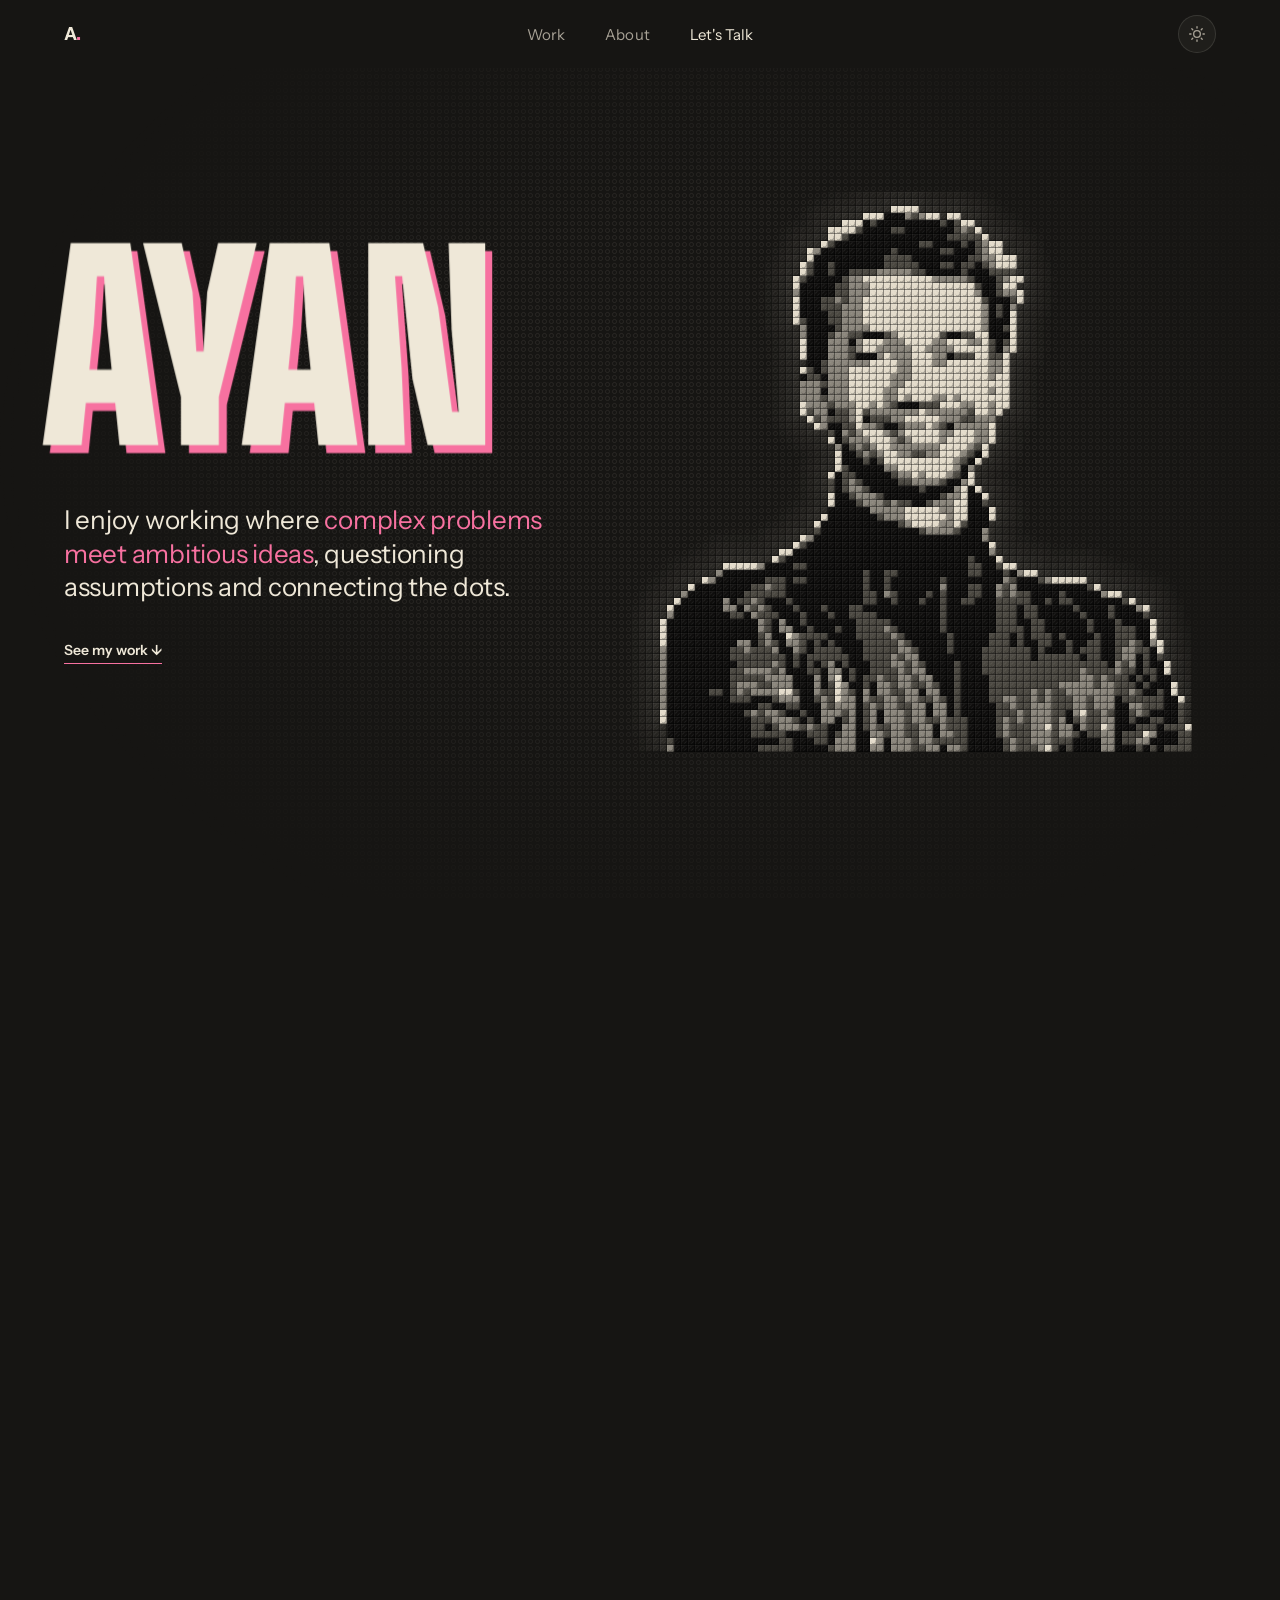
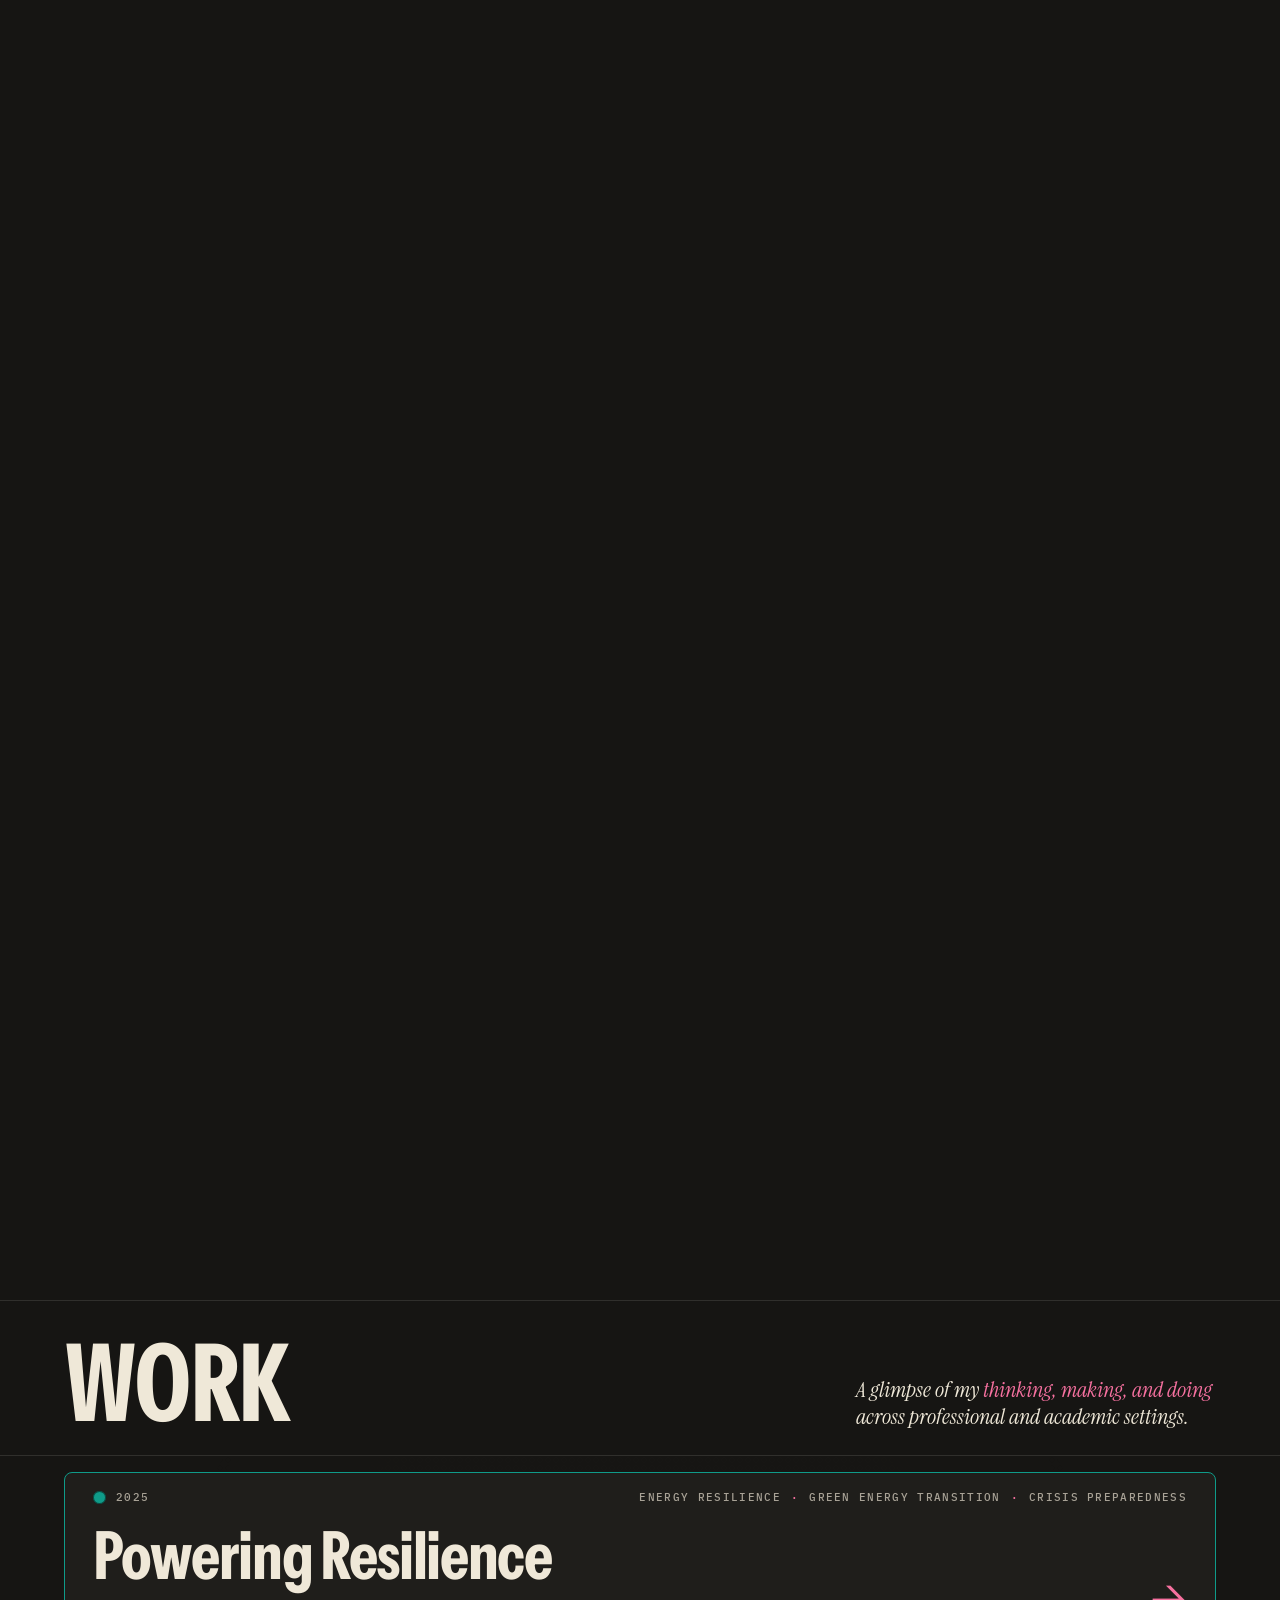
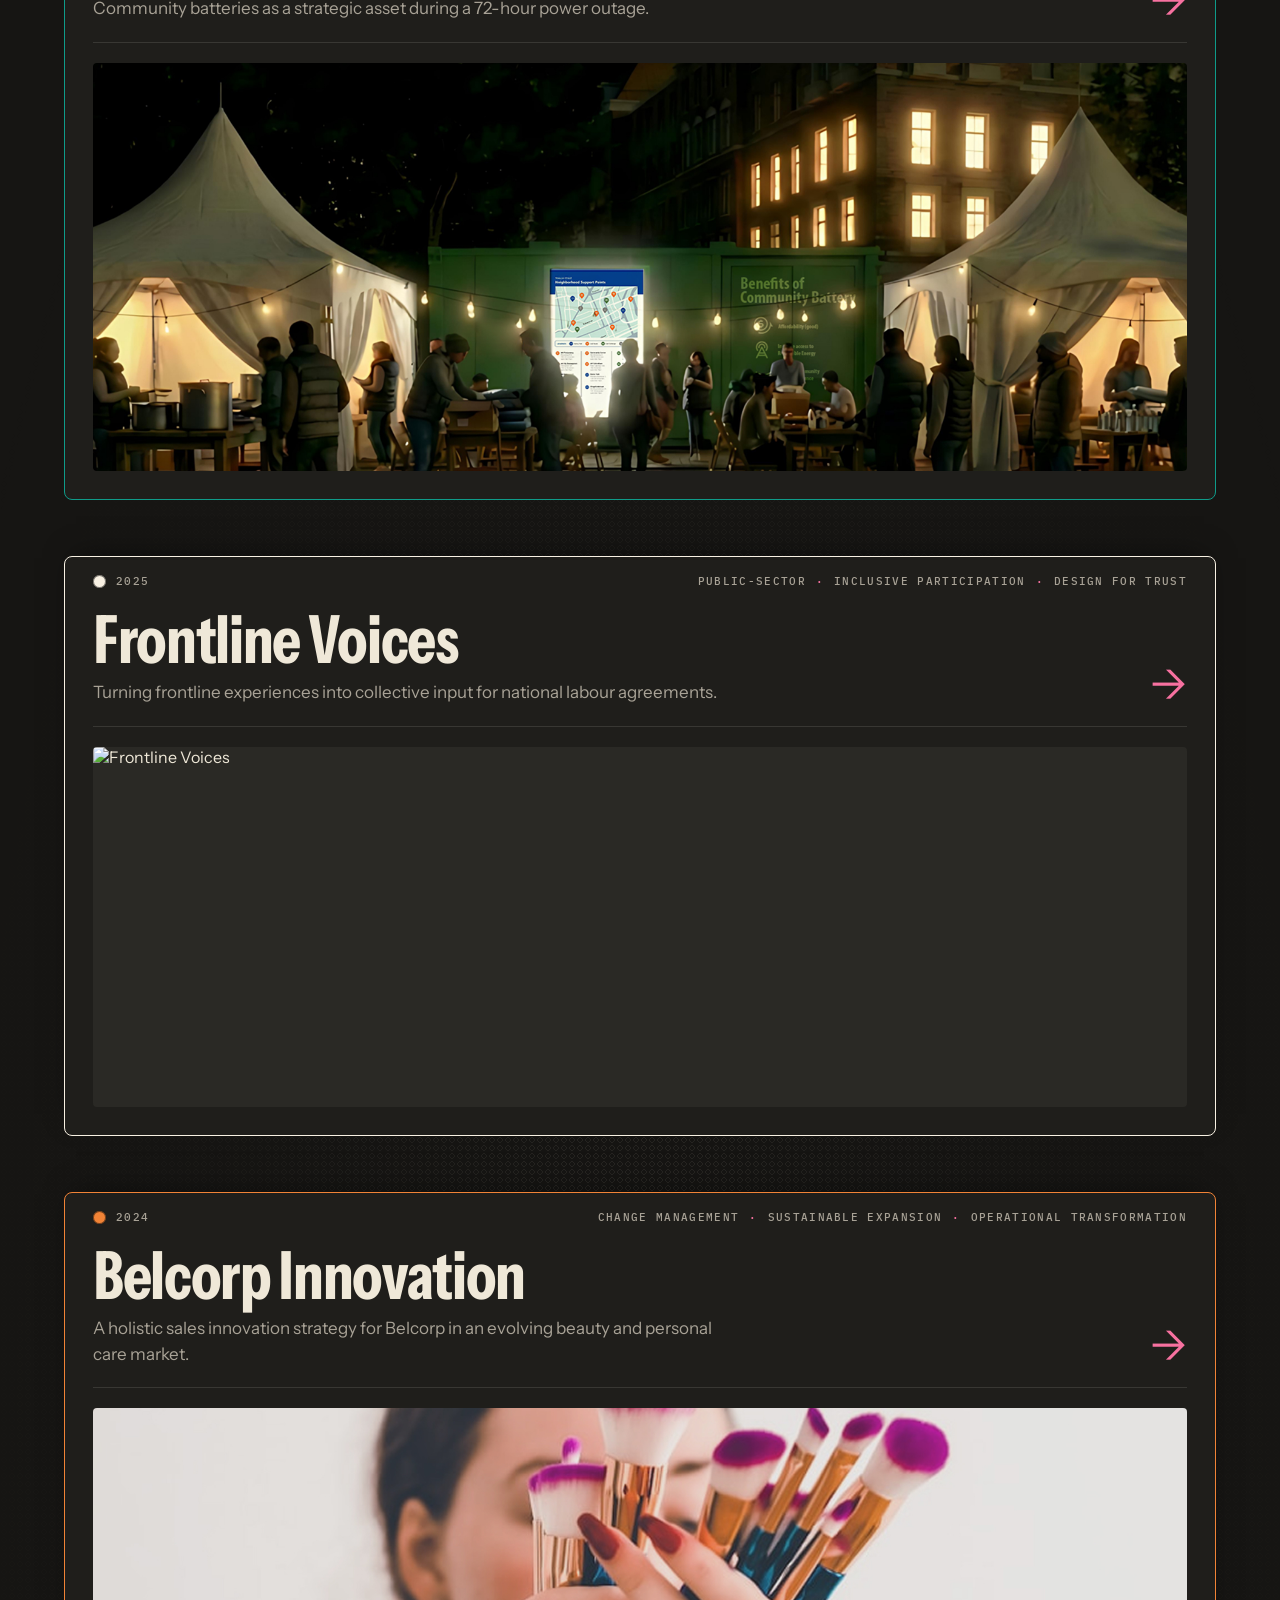
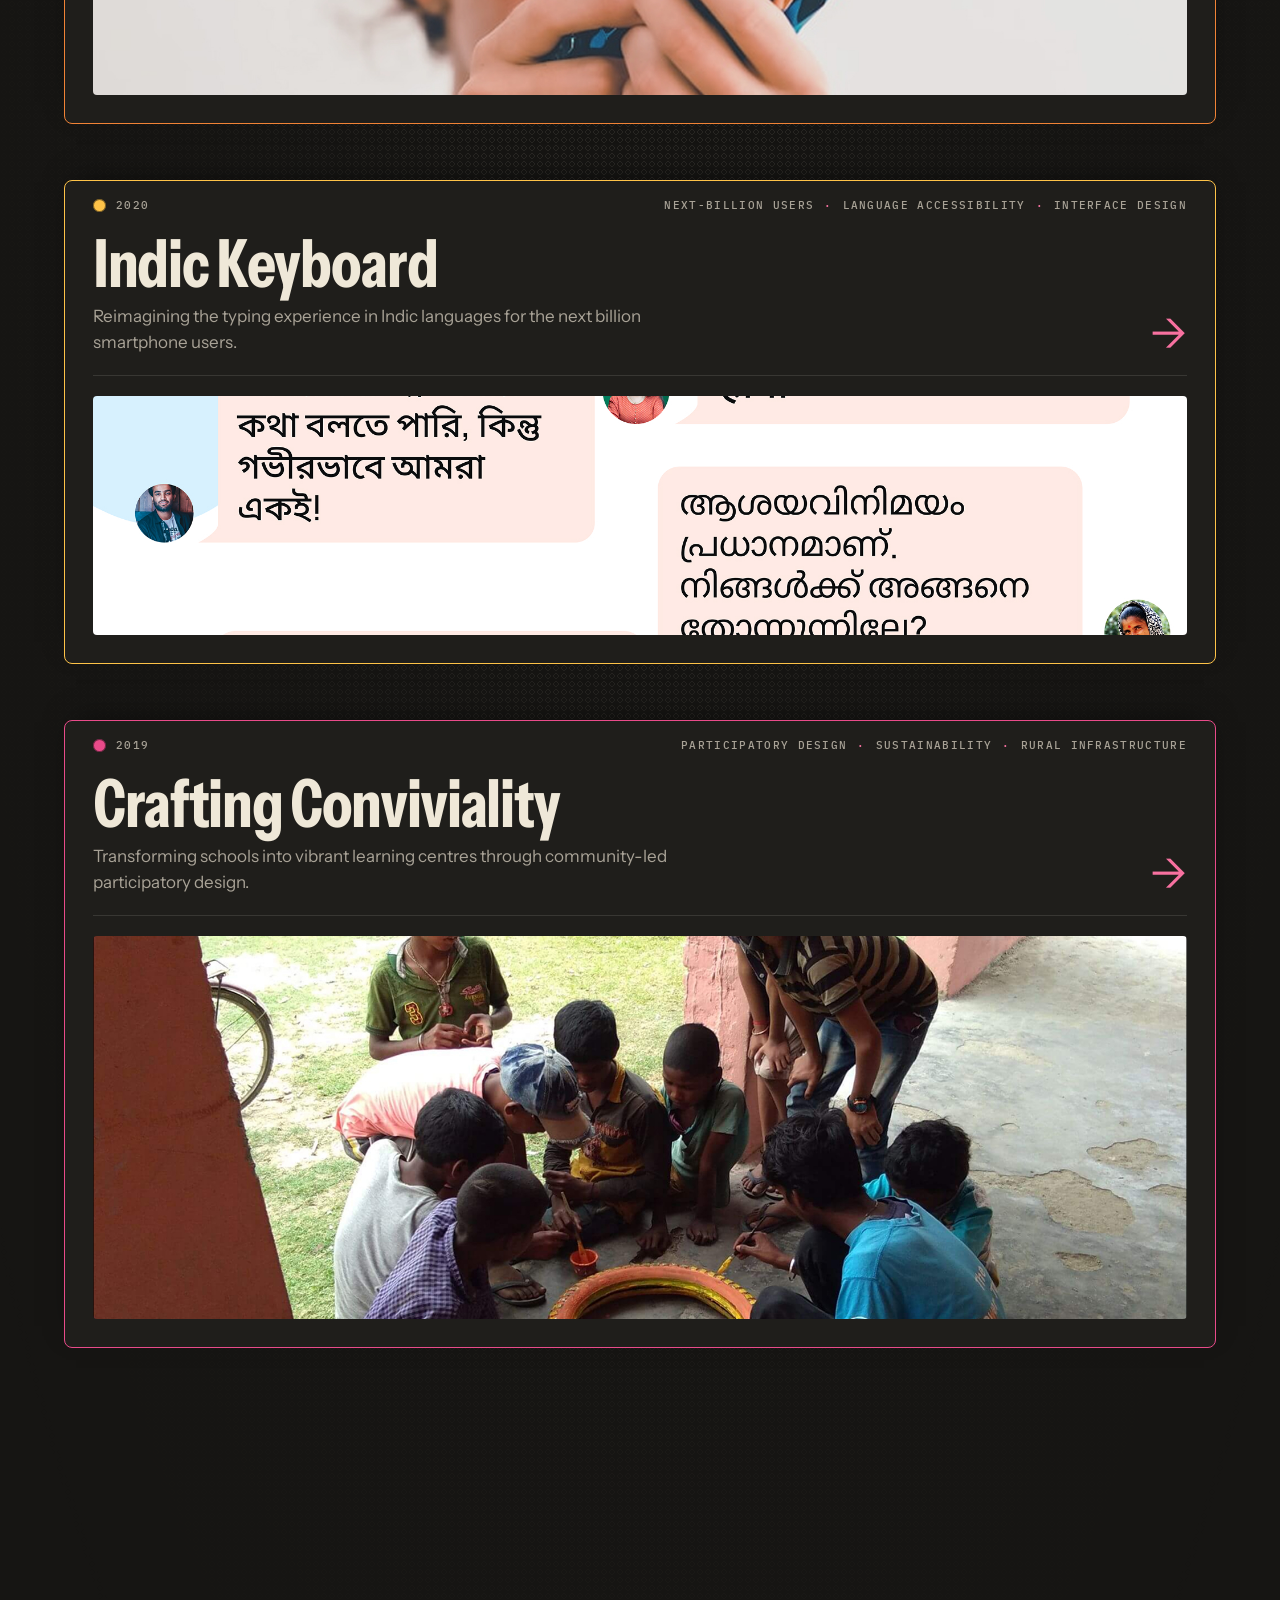
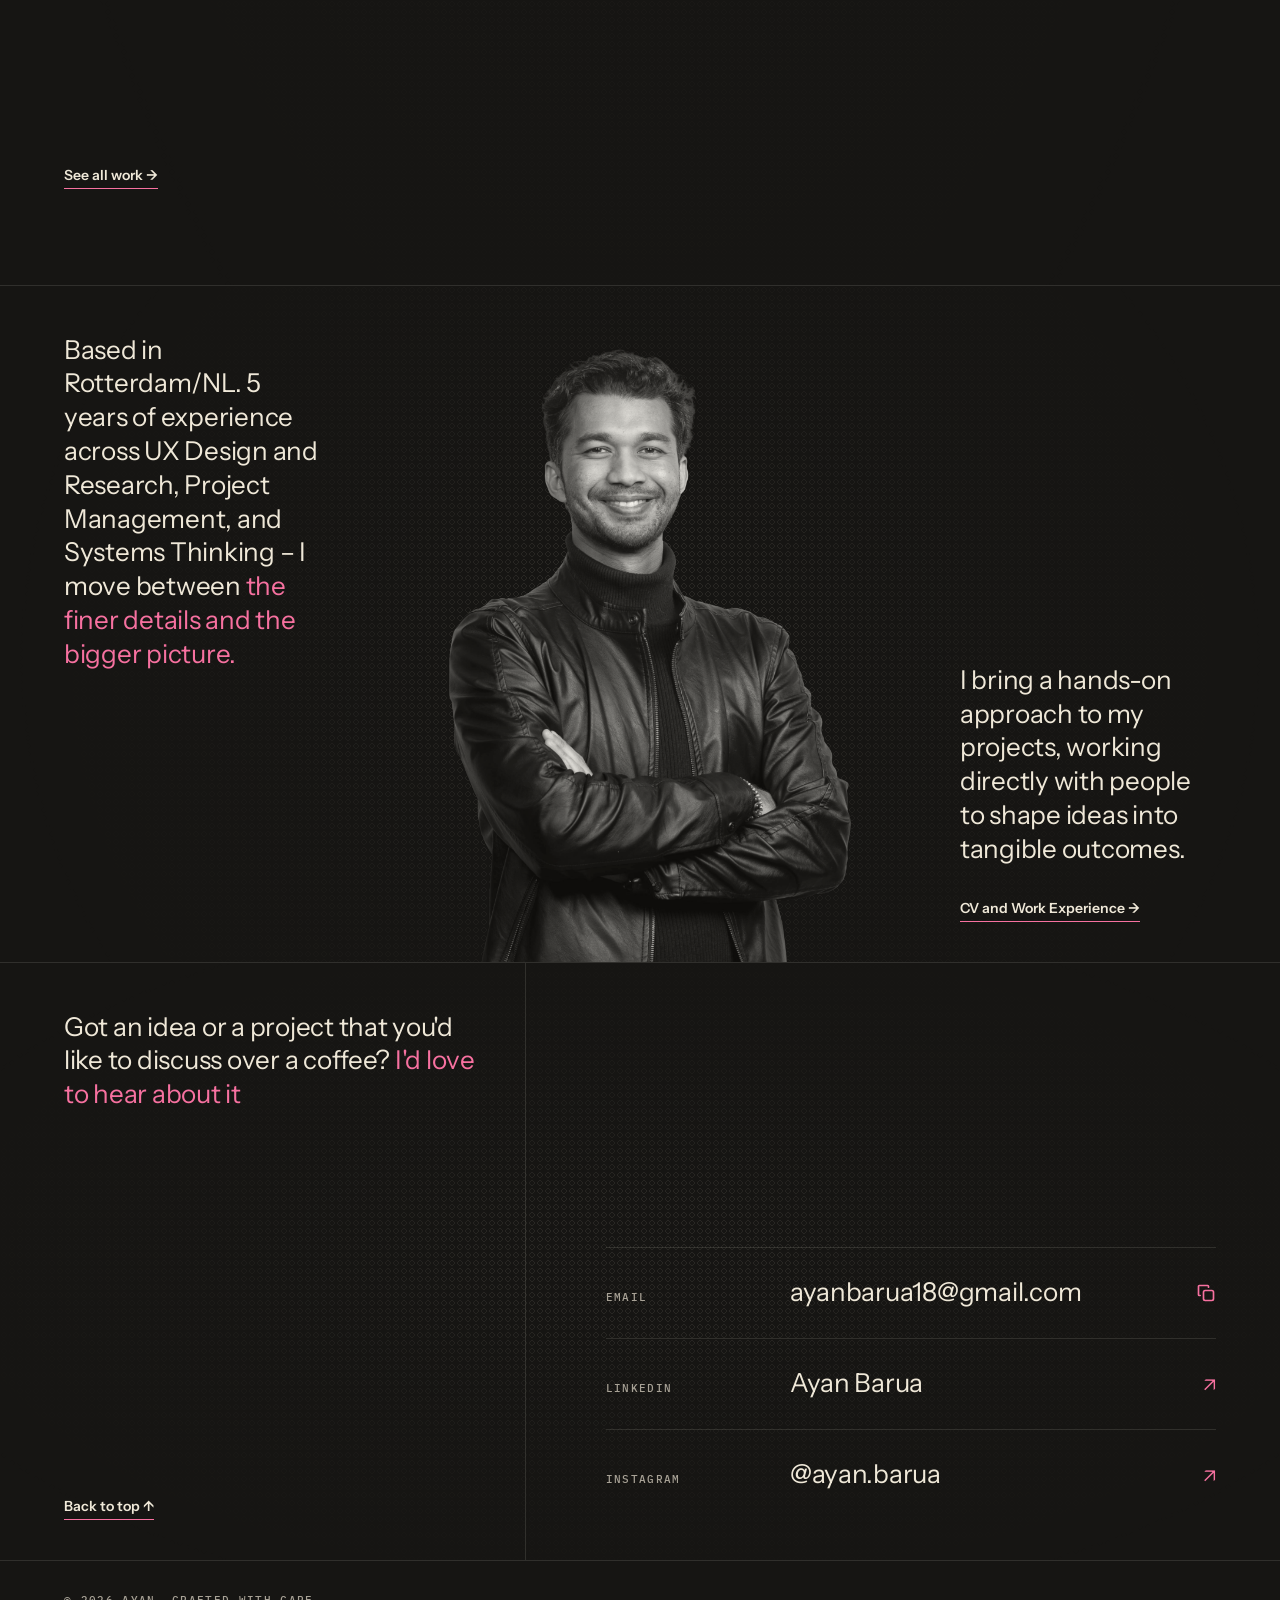
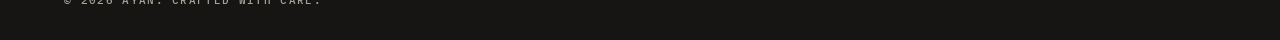
==== index.html @ ebf53ffc "Shared case-study CSS/JS; Frontline Voices testing rounds, loop images and section refinements Testi" ====
<!DOCTYPE html>
<html lang="en" data-theme="dark">
<head>
  <meta charset="UTF-8" />
  <meta name="viewport" content="width=device-width, initial-scale=1.0" />
  <meta name="description" content="Ayan — Product Designer, Strategist &amp; Artist." />
  <title>Portfolio - Ayan</title>

  <!-- ─── Google Fonts ─────────────────────────────── -->
  <link rel="preconnect" href="https://fonts.googleapis.com" />
  <link rel="preconnect" href="https://fonts.gstatic.com" crossorigin />
  <link rel="stylesheet" href="styles.css" />

  <style>
    /* ═══════════════════════════════════════════════════════════════
       DESIGN TOKENS — Light / Dark
       ═══════════════════════════════════════════════════════════════ */
    /* Design-system tokens come from styles.css — these alias the old names */
    :root {
      --heading: var(--text);
      --muted: var(--text-muted);
      --header-bg: var(--bg);
      --face-color: var(--text);
      --font-h: var(--font-sans);
      --font-b: var(--font-sans);
      --spring: var(--ease-spring);
      --snap: var(--ease-snap);
      /* Page gutter — matches --pr-gut on the Powering Resilience page */
      --page-gutter: clamp(20px, 5vw, 72px);
      /* Full-bleed, like the project pages. Set to 1440px to re-centre. */
      --page-max: none;
    }

    /* ═══════════════════════════════════════════════════════════════
       RESET & BASE
       ═══════════════════════════════════════════════════════════════ */
    *, *::before, *::after { margin: 0; padding: 0; box-sizing: border-box; }
    html { scroll-behavior: smooth; font-size: 16px; }

    body {
      font-family: var(--font-b);
      background: var(--bg);
      color: var(--text);
      overflow-x: hidden;
      /* Global theme transition */
      transition: background 0.45s ease, color 0.45s ease;
    }
    /* Disable scroll during loader */
    body.no-scroll { overflow: hidden; }

    a      { color: inherit; text-decoration: none; }
    button { font-family: inherit; cursor: pointer; border: none; background: none; }

    ::selection { background: var(--accent); color: var(--text-on-ink); }

    /* Custom scrollbar */
    ::-webkit-scrollbar       { width: 4px; }
    ::-webkit-scrollbar-track { background: transparent; }
    ::-webkit-scrollbar-thumb { background: var(--border); border-radius: 99px; }

    /* ═══════════════════════════════════════════════════════════════
       KEYFRAMES
       ═══════════════════════════════════════════════════════════════ */
    @keyframes fade-up {
      from { opacity: 0; transform: translateY(20px); }
      to   { opacity: 1; transform: none; }
    }
    @keyframes fade-in {
      from { opacity: 0; }
      to   { opacity: 1; }
    }
    @keyframes wheel-bob {
      0%  { transform: translateY(0);   opacity: 1;   }
      55% { transform: translateY(7px); opacity: 0;   }
      56% { transform: translateY(0);   opacity: 0;   }
      100%{ transform: translateY(0);   opacity: 1;   }
    }
    @keyframes line-pulse {
      0%,100% { opacity: 0.25; transform: scaleY(1);    }
      50%     { opacity: 0.9;  transform: scaleY(0.55); }
    }

    /* ═══════════════════════════════════════════════════════════════
       STAGE 1 — LOADER
       Background: flat, outline-only Lego bricks drop in and stack into a pile.
       Foreground: "Hello" → "I am" typing sequence.
       ═══════════════════════════════════════════════════════════════ */
    .loader {
      position: fixed; inset: 0; z-index: 9999;
      background: var(--bg);
      display: flex; align-items: center; justify-content: center;
      overflow: hidden;
      will-change: transform;   /* on its own layer from the start, so the slide-out doesn't hitch promoting it */
    }
    /* Loader slides up off screen to reveal the page beneath */
    @keyframes loader-slide-out {
      to { transform: translateY(-100%); }
    }
    .loader.slide-out {
      animation: loader-slide-out 0.9s cubic-bezier(0.76, 0, 0.24, 1) forwards;
      pointer-events: none;
    }

    /* Background stud wall — kept faint so the typing stays the focus */
    .loader-bricks {
      position: absolute; inset: 0;
      width: 100%; height: 100%;
      display: block;
      opacity: 0.045;
      pointer-events: none;
    }
    [data-theme="dark"] .loader-bricks { opacity: 0.05; }

    /* Progress bar — orange, fills left to right at screen bottom */
    .loader-bar {
      position: absolute; bottom: 0; left: 0;
      height: 2px;
      width: 100%;
      transform: scaleX(0);   /* scaled, not resized: no layout per frame */
      transform-origin: left center;
      will-change: transform;
      background: #F3701E;
    }

    /* Foreground typing text */
    .loader-fg {
      position: relative; z-index: 1;
      height: clamp(3rem, 9vw, 8rem);
      display: flex; align-items: center; justify-content: center;
    }
    .loader-typed {
      font-family: var(--font-h);
      font-size: clamp(3rem, 9vw, 8rem); /* ds-ignore: loader animation */
      font-weight: 300;
      letter-spacing: -0.03em;
      line-height: 1;
      color: var(--text);
      white-space: nowrap;
    }
    .loader-cursor {
      font-family: var(--font-h);
      font-size: clamp(3rem, 9vw, 8rem); /* ds-ignore: loader animation */
      font-weight: 300;
      line-height: 1;
      color: var(--text);
      opacity: 0;
      margin-left: 0.05em;
      display: inline-block;
    }
    .loader-cursor.active {
      opacity: 1;
      animation: cursor-blink 0.7s step-end infinite;
    }
    @keyframes cursor-blink {
      0%, 100% { opacity: 1; }
      50%       { opacity: 0; }
    }

    /* ═══════════════════════════════════════════════════════════════
       HEADER
       ═══════════════════════════════════════════════════════════════ */
    .header {
      position: fixed; top: 0; left: 0; right: 0;
      z-index: 1000;
      height: 68px;
      display: flex; align-items: center; justify-content: center;
      background: var(--bg);
      border-bottom: 1px solid transparent;
      /* hidden until loader finishes */
      opacity: 0; pointer-events: none;
      transition: opacity 0.55s ease, border-color 0.3s ease,
                  background 0.45s ease, box-shadow 0.3s ease;
    }
    .header.visible { opacity: 1; pointer-events: all; }
    .header.scrolled {
      border-bottom-color: var(--border);
      box-shadow: 0 1px 24px rgba(0,0,0,0.06);
    }

    .header-inner {
      width: 100%; max-width: var(--page-max);
      padding: 0 var(--page-gutter);
      display: grid;
      grid-template-columns: 1fr auto 1fr;
      align-items: center;
    }

    /* Logo — left column */
    .logo {
      font-family: var(--font-h);
      font-size: var(--type-logo); font-weight: 700;
      letter-spacing: -0.03em;
      color: var(--heading);
      justify-self: start;
      transition: color 0.2s;
    }
    .logo em { font-style: normal; color: var(--accent); }
    .logo:hover { color: var(--accent); }

    /* Nav — center column */
    .nav {
      display: flex; align-items: center; gap: 4px;
      list-style: none;
    }
    .nav a {
      font-family: var(--font-b);
      font-size: var(--type-body); font-weight: 400;
      color: var(--muted);
      padding: 7px 18px;
      border-radius: 100px;
      letter-spacing: 0.01em;
      transition: color 0.18s, background 0.18s;
      position: relative;
    }
    .nav a:hover { color: var(--text); background: var(--border); }
    .nav a.active { color: var(--text); }

    /* Theme toggle — right column */
    .header-right { justify-self: end; }

    .theme-btn {
      width: 38px; height: 38px; border-radius: 50%;
      display: flex; align-items: center; justify-content: center;
      color: var(--muted);
      border: 1px solid var(--border);
      background: var(--surface);
      transition: color 0.18s, border-color 0.18s, transform 0.35s var(--spring);
    }
    .theme-btn:hover { color: var(--text); border-color: var(--text); transform: rotate(30deg) scale(1.06); }
    .theme-btn svg { width: 16px; height: 16px; }

    /* sun shows in dark mode, moon shows in light mode */
    .ico-sun  { display: none; }
    .ico-moon { display: block; }
    [data-theme="dark"] .ico-sun  { display: block; }
    [data-theme="dark"] .ico-moon { display: none;  }

    /* Mobile: hide logo & collapse nav */
    @media (max-width: 640px) {
      .header-inner { grid-template-columns: auto 1fr; padding: 0 var(--page-gutter); }
      .logo { display: none; }
      .nav  { justify-self: start; }
    }

    /* ═══════════════════════════════════════════════════════════════
       HERO — scroll-driven name cube + Lego mosaic
       ═══════════════════════════════════════════════════════════════ */
    .hero-track { position: relative; height: 500vh; }
    .hero { position: sticky; top: 0; height: 100vh; min-height: 680px; max-width: var(--page-max); margin: 0 auto; overflow: hidden; }
    .hero-mosaic { position: absolute; inset: 0; display: block; width: 100%; height: 100%; pointer-events: none; }
    .hero-mosaic-area { position: absolute; right: var(--page-gutter); top: 100px; bottom: 56px; width: min(760px, max(calc(100% - 672px), 40%)); pointer-events: none; }
    .hero-copy { position: absolute; left: var(--page-gutter); top: 68px; bottom: 48px; width: min(var(--hero-text-width), calc(60% - 96px)); display: flex; flex-direction: column; justify-content: center; z-index: 1; opacity: 0; transform: translateY(24px); transition: opacity 0.9s ease 0.2s, transform 0.9s var(--ease-spring) 0.2s; }
    .hero.in .hero-copy { opacity: 1; transform: none; }
    .hero-name { margin: 0 0 0 -4px; perspective: 1400px; perspective-origin: 50% 50%; font-family: var(--font-name); font-weight: 900; font-size: var(--type-name); line-height: var(--leading-name); }
    .hero-cube { position: relative; width: 440px; height: 184px; transform-style: preserve-3d; will-change: transform; }
    .hero-face { position: absolute; inset: 0; display: flex; align-items: center; backface-visibility: hidden; -webkit-backface-visibility: hidden; }
    .hero-word { position: relative; display: block; line-height: var(--leading-name); letter-spacing: -0.01em; white-space: nowrap; }
    .hero-name-offset { position: absolute; left: var(--name-offset); top: var(--name-offset); color: var(--accent); }
    .hero-name-ink { position: relative; color: var(--text); }
    .hero-body { margin: 64px 0 0; font-size: var(--type-lead); line-height: var(--leading-lead); letter-spacing: var(--tracking-lead); color: var(--text); max-width: 520px; text-wrap: pretty; }
    .hero-body span { color: var(--accent-body); }
    .hero-cta { margin-top: 36px; align-self: flex-start; font-size: var(--type-button); font-weight: 600; padding-bottom: 4px; border-bottom: var(--border-width) solid var(--accent); }
    .hero-cta:hover { color: var(--accent); }
    @media (max-width: 1100px) {
      .hero { display: flex; flex-direction: column; min-height: 0; padding-top: 96px; }
      .hero-copy { order: 1; flex: none; position: relative; left: auto; top: auto; bottom: auto; width: auto; max-width: var(--hero-text-width); padding: 0 var(--page-gutter); justify-content: flex-start; }
      .hero-body { margin-top: 28px; font-size: var(--type-lead-s); }
      .hero-cta { margin-top: 20px; }
      .hero-mosaic-area { order: 2; position: relative; right: auto; top: auto; bottom: auto; width: auto; flex: 1 1 0; min-height: 0; margin: 16px var(--page-gutter) 44px; }
    }
    @media (max-width: 640px) {
      .hero-name { font-size: var(--type-name-s); }
      .hero-body { font-size: var(--type-lead-xs); }
    }
    @media (max-width: 1100px) and (max-height: 760px) {
      .hero { padding-top: 84px; }
      .hero-name { font-size: var(--type-name-m); }
      .hero-body { font-size: var(--type-lead-compact); margin-top: 16px; }
      .hero-cta { margin-top: 14px; }
    }

    /* Loader — original behaviour, design-system colours and type */
    .loader { background: var(--bg); }
    .loader-bar { background: var(--accent); }
    .loader-typed, .loader-cursor { font-family: var(--font-serif); font-style: italic; font-weight: var(--weight-regular); letter-spacing: var(--tracking-statement); color: var(--text); }

    /* ═══════════════════════════════════════════════════════════════
       PLACEHOLDER — next section divider
       ═══════════════════════════════════════════════════════════════ */
    /* ═══════════════════════════════════════════════════════════════
       SELECTED WORK — stacking cards
       ═══════════════════════════════════════════════════════════════ */
    .work-section { position: relative; background: var(--bg); }
    /* Stud field — radiates from the section centre, fades at every edge */
    .work-section::before {
      content: ''; position: absolute; inset: 0; z-index: 0; pointer-events: none;
      background-image: var(--stud-pattern); background-size: var(--stud-size) var(--stud-size);
      -webkit-mask-image: var(--stud-mask);
      mask-image: var(--stud-mask);
    }
    .work-stack { position: relative; z-index: 1; max-width: var(--page-max); margin: 0 auto; padding: 16px var(--page-gutter) 0; }
    .work-card {
      --i: 0;
      position: sticky; top: calc(var(--sidebar-top, 168px) + 16px + var(--i) * var(--step, 48px)); z-index: calc(var(--i) + 1);
      display: flex; flex-direction: column; box-sizing: border-box;
      /* fills the viewport below its sticky position, so it is shown in full and the next card starts below the fold */
      height: max(380px, calc(100vh - var(--sidebar-top, 168px) - 16px - var(--i) * var(--step, 48px) - 32px));
      margin-bottom: 56px;
      padding: 0 28px 28px; border-radius: var(--radius-m);
      background: var(--surface); color: var(--text); border: var(--hairline) solid var(--card-accent, var(--border));
      transform-origin: 50% 0; will-change: transform;
    }
    /* Last card: nothing covers it, so it rises over the whole stack and is shown at the same full height as the first card */
    @media (min-width: 768px) { .work-card:last-of-type { top: calc(var(--sidebar-top, 168px) + 16px); height: max(380px, calc(100vh - var(--sidebar-top, 168px) - 16px - 32px)); } }
    .work-card + .work-card { box-shadow: 0 -10px 28px -12px var(--card-shadow); }
    .work-card-strip { height: 48px; flex: none; display: flex; justify-content: flex-start; align-items: center; gap: 10px; font: 500 var(--type-caption) var(--font-mono); letter-spacing: var(--tracking-caption); text-transform: uppercase; color: var(--text-muted); }
    /* The card's brick, seen from above */
    .work-card-strip::before {
      content: ''; flex: none; width: 13px; height: 13px; border-radius: 50%;
      background: var(--card-accent, var(--accent));
      box-shadow: inset 0 0 0 1px var(--brick-stroke);
    }
    .work-card-tags { list-style: none; margin: 0; padding: 0; margin-left: auto; display: flex; flex-wrap: wrap; justify-content: flex-end; gap: 4px 0; }
    .work-card-tags li + li::before { content: '·'; margin: 0 10px; color: var(--accent); }
    .work-card-head { display: flex; justify-content: space-between; align-items: flex-end; gap: 32px; padding: 6px 0 20px; border-bottom: var(--hairline) solid var(--border); }
    .work-card-title { margin: 0; font-family: var(--font-sans); font-weight: 700; font-stretch: var(--stretch-condensed); font-size: var(--type-display-m); line-height: 0.86; letter-spacing: var(--tracking-display); }
    .work-card-line { margin: 12px 0 0; font-size: var(--type-body-l); line-height: 1.5; color: var(--text-muted); max-width: 640px; }
    .work-card-arrow { font-size: 44px; /* ds-ignore: arrow glyph */ line-height: 1; color: var(--accent); transition: transform 0.45s var(--ease-spring); }
    .work-card-media { position: relative; flex: 1; min-height: 0; margin-top: 20px; border-radius: var(--radius-s); overflow: hidden; background: var(--surface-sunken); }
    .work-card-media img { width: 100%; height: 100%; object-fit: cover; display: block; transition: transform 0.9s var(--ease-spring); }
    .work-card-dim { position: absolute; inset: 0; border-radius: inherit; background: var(--card-dim); opacity: 0; pointer-events: none; }
    .work-card:hover .work-card-arrow { transform: translateX(8px); }
    .work-card:hover .work-card-media img { transform: scale(1.04); }
    .work-card:hover { color: var(--text); }
    .work-stack-end { height: 40vh; }
    /* Terminal CTA — sits below the sticky stack, outside its stacking order */
    .work-all-wrap {
      position: relative; z-index: 10;
      max-width: var(--page-max); margin: 0 auto;
      padding: 0 var(--page-gutter) var(--space-9);
    }
    .work-all { display: inline-block; font-size: var(--type-button); font-weight: var(--weight-semibold); padding-bottom: 4px; border-bottom: var(--border-width) solid var(--accent); }
    .work-all:hover { color: var(--accent); }
    /* Short windows: no room for the peeking strips, so each card covers the previous one completely */
    @media (max-height: 800px) { .work-stack { --step: 0px; } }
    /* Sticky section label bar (shared by WORK + ABOUT) — restored; the landing page 4 export dropped these rules */
    .section-label-bar { position: sticky; top: 68px; z-index: 100; background: var(--bg); transition: background 0.45s ease; }
    .section-label-inner { max-width: var(--page-max); margin: 0 auto; padding: 28px var(--page-gutter) 18px; }
    .section-label-text { font-family: var(--font-h); font-stretch: var(--stretch-condensed); font-size: var(--type-display-l); font-weight: 700; letter-spacing: -0.02em; color: var(--text); line-height: 1; text-transform: uppercase; transition: opacity 0.2s ease; }
    .section-label-text.switching { opacity: 0; }
    .section-label-rule { height: 1px; background: var(--border); }
    .section-label-inner { display: flex; justify-content: space-between; align-items: flex-end; gap: 48px; }
    .section-label-note { margin: 0 0 6px; max-width: 360px; font-family: var(--font-serif); font-style: italic; font-size: var(--type-note); line-height: var(--leading-note); color: var(--text); text-wrap: pretty; transition: opacity 0.2s ease; }
    .section-label-note span { color: var(--accent); }
    .section-label-note.hidden { opacity: 0; }
    @media (max-width: 767px) {
      .work-stack { padding: 16px var(--page-gutter) 0; }
      .work-card-strip { height: auto; min-height: 48px; padding: 14px 0 10px; align-items: flex-start; gap: 16px; }
      .work-card-tags { flex-direction: column; align-items: flex-end; gap: 4px; text-align: right; }
      .work-card-tags li + li::before { content: none; }
      .work-card { position: relative; top: auto; height: auto; margin-bottom: 24px; border-bottom: var(--hairline) solid var(--border); border-radius: var(--radius-m); transform: none !important; }
      .work-card-media { flex: none; aspect-ratio: 16 / 10; }
      .work-card-arrow { font-size: 32px; /* ds-ignore: arrow glyph */ }
      .work-stack-end { height: 0; }
      .section-label-note { display: none; }
    }
    @media (prefers-reduced-motion: reduce) { .work-card { transform: none !important; } }

    /* ═══════════════════════════════════════════════════════════════
       ABOUT SECTION
       ═══════════════════════════════════════════════════════════════ */
    .about-section { position: relative; } .about-section {
      background: var(--bg);
      border-top: 1px solid var(--border);
      padding-bottom: 0;
    }

    /* ── Three columns: copy · portrait · copy. Sticky below the label bar ── */
    .about-body {
      position: sticky;
      top: var(--sidebar-top, 168px);
      max-width: var(--page-max);
      margin: 0 auto;
      padding: 0 var(--page-gutter);
      display: grid;
      grid-template-columns: minmax(0, 1fr) 560px minmax(0, 1fr);
      height: calc(100vh - var(--sidebar-top, 168px));
      min-height: 560px;
      box-sizing: border-box;
      overflow: hidden;
    }
    .about-grid { position: absolute; inset: 0; background-image: var(--stud-pattern); background-size: var(--stud-size) var(--stud-size); -webkit-mask-image: radial-gradient(ellipse 50% 90% at 50% 55%, #000 22%, rgba(0,0,0,0.32) 58%, rgba(0,0,0,0.1) 85%, transparent 100%); mask-image: radial-gradient(ellipse 50% 90% at 50% 55%, #000 22%, rgba(0,0,0,0.32) 58%, rgba(0,0,0,0.1) 85%, transparent 100%); pointer-events: none; }
    .about-photo { position: relative; }
    .about-photo img { position: absolute; left: 0; top: 40px; width: 100%; height: calc(100% - 40px); object-fit: cover; object-position: center top; display: block; }
    .about-copy { position: relative; display: flex; flex-direction: column; gap: 32px; }
    .about-copy--lead { padding: 48px 40px 40px 0; }
    .about-copy--end { padding: 48px 0 40px 40px; justify-content: flex-end; align-items: flex-start; }
    .about-copy p { margin: 0; font-size: var(--type-lead); line-height: var(--leading-lead); letter-spacing: var(--tracking-lead); color: var(--text); text-wrap: pretty; }
    .about-copy p span { color: var(--accent-body); }
    .about-link { font-size: var(--type-button); font-weight: 600; padding-bottom: 4px; border-bottom: var(--border-width) solid var(--accent); }
    .about-link:hover { color: var(--accent); }

    /* ── Tablet / mobile: stack lead copy, portrait, closing copy ── */
    @media (max-width: 1100px) {
      .about-body { position: static; height: auto; min-height: 0; grid-template-columns: 1fr; padding: 40px var(--page-gutter) 72px; overflow: visible; }
      .about-copy--lead, .about-copy--end { padding: 0; }
      .about-photo { height: 60vh; min-height: 420px; margin: 32px 0; }
      .about-photo img { top: 0; height: 100%; object-fit: contain; object-position: center bottom; }
      .about-copy p { font-size: var(--type-lead-s); max-width: 640px; }
    }
    @media (max-width: 767px) {
      .about-body { padding: 32px var(--page-gutter) 60px; }
      .about-photo { height: 50vh; min-height: 340px; }
      .about-copy p { font-size: var(--type-lead-xs); }
    }

    /* ═══════════════════════════════════════════════════════════════
       CONTACT SECTION — Let's Talk (index rows)
       ═══════════════════════════════════════════════════════════════ */
    .contact-section { position: relative; background: var(--bg); border-top: 1px solid var(--border); transition: background 0.45s ease; }
    /* Stud field — radiates from the section centre, fades at every edge */
    .contact-section::before {
      content: ''; position: absolute; inset: 0; z-index: 0; pointer-events: none;
      background-image: var(--stud-pattern); background-size: var(--stud-size) var(--stud-size);
      -webkit-mask-image: var(--stud-mask);
      mask-image: var(--stud-mask);
    }
    .contact-body { position: relative; z-index: 1; max-width: var(--page-max); margin: 0 auto; padding: 0 var(--page-gutter); display: grid; grid-template-columns: 40% 60%; min-height: calc(100vh - var(--sidebar-top, 168px) - var(--footer-h, 82px)); }
    .contact-lead { padding: 48px 40px 40px 0; display: flex; flex-direction: column; justify-content: space-between; align-items: flex-start; gap: 48px; }
    .contact-lead p { margin: 0; font-size: var(--type-lead); line-height: var(--leading-lead); letter-spacing: var(--tracking-lead); color: var(--text); text-wrap: pretty; }
    .contact-lead p span { color: var(--accent-body); }
    .contact-top-link { font-size: var(--type-button); font-weight: 600; padding-bottom: 4px; border-bottom: var(--border-width) solid var(--accent); }
    .contact-top-link:hover { color: var(--accent); }
    .contact-links { position: relative; border-left: 1px solid var(--border); padding: 48px 0 40px 80px; display: flex; flex-direction: column; justify-content: flex-end; }
    .contact-list { list-style: none; margin: 0; padding: 0; }
    .contact-row { width: 100%; display: grid; grid-template-columns: 160px minmax(0, 1fr) auto; align-items: baseline; gap: 24px; padding: 28px 0; border: 0; border-top: 1px solid var(--border); background: none; font: inherit; color: var(--text); text-align: left; cursor: pointer; transition: color 0.2s ease; }
    .contact-row:hover { color: var(--accent-body); }
    .contact-row-label { font: 500 var(--type-caption) var(--font-mono); letter-spacing: var(--tracking-caption); text-transform: uppercase; color: var(--text-muted); }
    .contact-row-value { font-size: var(--type-lead); line-height: var(--leading-lead); letter-spacing: var(--tracking-lead); overflow-wrap: anywhere; }
    .contact-row-icon { align-self: center; width: 20px; height: 20px; display: flex; align-items: center; justify-content: center; color: var(--accent-body); }
    .contact-row-icon svg { width: 20px; height: 20px; }
    .contact-row .ico-check { display: none; }
    .contact-row.copied .ico-copy { display: none; }
    .contact-row.copied .ico-check { display: block; }
    .contact-row-arrow { font-size: 20px; /* ds-ignore: arrow glyph */ line-height: 1; color: var(--accent-body); transition: transform 0.35s var(--ease-spring); }
    .contact-row:hover .contact-row-arrow { transform: translate(3px, -3px); }
    .contact-status { position: absolute; width: 1px; height: 1px; overflow: hidden; clip: rect(0 0 0 0); white-space: nowrap; }

    /* ── Tablet ── */
    @media (max-width: 1023px) {
      .contact-body { grid-template-columns: 1fr; min-height: 0; }
      .contact-lead { padding: 40px 0; gap: 32px; }
      .contact-lead p, .contact-row-value { font-size: var(--type-lead-s); }
      .contact-links { border-left: none; padding: 0 0 64px; }
    }

    /* ── Mobile ── */
    @media (max-width: 767px) {
      .contact-body { padding: 0 var(--page-gutter); }
      .contact-lead p, .contact-row-value { font-size: var(--type-lead-xs); }
      .contact-row { grid-template-columns: minmax(0, 1fr) auto; gap: 8px 16px; padding: 22px 0; }
      .contact-row-label { grid-column: 1 / -1; }
    }

    /* ═══════════════════════════════════════════════════════════════
       FOOTER
       ═══════════════════════════════════════════════════════════════ */
    .footer {
      border-top: 1px solid var(--border);
      background: var(--bg);
      padding: 32px 0;
      transition: background 0.45s ease;
    }
    .footer-inner {
      max-width: var(--page-max);
      margin: 0 auto;
      padding: 0 var(--page-gutter);
      display: flex;
      align-items: center;
      justify-content: flex-start;
    }
    .footer-copy {
      font: 500 var(--type-caption) var(--font-mono);
      letter-spacing: var(--tracking-caption);
      text-transform: uppercase;
      color: var(--text-muted);
      text-align: left;
    }

    /* ═══════════════════════════════════════════════════════════════
       MISC RESPONSIVE
       ═══════════════════════════════════════════════════════════════ */
    @media (max-width: 480px) {
      .cube-wrap { margin-bottom: 36px; }
    }
  </style>
</head>
<body class="no-scroll">

  <!-- ══════════════════════════════════════════════════════════
       STAGE 1 — LOADER
       ══════════════════════════════════════════════════════════ -->
  <div id="loader" class="loader" role="status" aria-live="polite" aria-label="Loading">
    <!-- Background: Lego tower building itself (drawn by the module script below) -->
    <canvas class="loader-bricks" id="loaderBricks" aria-hidden="true"></canvas>
    <!-- Foreground: typing sequence -->
    <div class="loader-fg" id="loaderFg">
      <span class="loader-typed" id="loaderTyped"></span><span class="loader-cursor" id="loaderCursor" aria-hidden="true">|</span>
    </div>
    <!-- Progress bar synced to counter -->
    <div class="loader-bar" id="loaderBar" aria-hidden="true"></div>
  </div>


  <!-- ══════════════════════════════════════════════════════════
       HEADER
       ══════════════════════════════════════════════════════════ -->
  <header class="header" id="header" role="banner">
    <div class="header-inner">

      <!-- Logo -->
      <a href="#" class="logo" aria-label="Ayan — home">A<em>.</em></a>

      <!-- Centre navigation -->
      <ul class="nav" role="list" aria-label="Main navigation">
        <li><a href="#work">Work</a></li>
        <li><a href="#about">About</a></li>
        <li><a href="#contact">Let's Talk</a></li>
      </ul>

      <!-- Theme toggle -->
      <div class="header-right">
        <button class="theme-btn" id="themeBtn" aria-label="Switch colour scheme">
          <!-- Sun icon — visible in dark mode -->
          <svg class="ico-sun" viewBox="0 0 24 24" fill="none" stroke="currentColor" stroke-width="2" stroke-linecap="round" stroke-linejoin="round" aria-hidden="true">
            <circle cx="12" cy="12" r="5"/>
            <line x1="12" y1="1"  x2="12" y2="3"/>  <line x1="12" y1="21" x2="12" y2="23"/>
            <line x1="4.22" y1="4.22" x2="5.64" y2="5.64"/>
            <line x1="18.36" y1="18.36" x2="19.78" y2="19.78"/>
            <line x1="1"  y1="12" x2="3"  y2="12"/>  <line x1="21" y1="12" x2="23" y2="12"/>
            <line x1="4.22" y1="19.78" x2="5.64" y2="18.36"/>
            <line x1="18.36" y1="5.64" x2="19.78" y2="4.22"/>
          </svg>
          <!-- Moon icon — visible in light mode -->
          <svg class="ico-moon" viewBox="0 0 24 24" fill="none" stroke="currentColor" stroke-width="2" stroke-linecap="round" stroke-linejoin="round" aria-hidden="true">
            <path d="M21 12.79A9 9 0 1 1 11.21 3 7 7 0 0 0 21 12.79z"/>
          </svg>
        </button>
      </div>

    </div>
  </header>


  <!-- ══════════════════════════════════════════════════════════
       STAGE 2 — HERO  (scroll-reactive cube)
       ══════════════════════════════════════════════════════════ -->
  <section class="hero-track" aria-label="Hero">
    <div class="hero" id="hero">
      <canvas class="hero-mosaic" id="heroMosaic" role="img" aria-label="Lego mosaic of Ayan"></canvas>
      <div class="hero-mosaic-area" id="heroMosaicArea" aria-hidden="true"></div>
      <div class="hero-copy">
        <h1 class="hero-name" aria-label="Ayan: Designer, Strategist, Innovator">
          <div class="hero-cube" id="heroCube" aria-hidden="true">
            <div class="hero-face" data-face="0"><span class="hero-word" data-word><span class="hero-name-offset" data-off>AYAN</span><span class="hero-name-ink">AYAN</span></span></div>
            <div class="hero-face" data-face="1"><span class="hero-word" data-word><span class="hero-name-offset" data-off>DESIGNER</span><span class="hero-name-ink">DESIGNER</span></span></div>
            <div class="hero-face" data-face="2"><span class="hero-word" data-word><span class="hero-name-offset" data-off>STRATEGIST</span><span class="hero-name-ink">STRATEGIST</span></span></div>
            <div class="hero-face" data-face="3"><span class="hero-word" data-word><span class="hero-name-offset" data-off>INNOVATOR</span><span class="hero-name-ink">INNOVATOR</span></span></div>
          </div>
        </h1>
        <p class="hero-body">I enjoy working where <span>complex problems meet ambitious ideas</span>, questioning assumptions and connecting the dots.</p>
        <a class="hero-cta" href="#work">See my work ↓</a>
      </div>
    </div>
  </section>


  <!-- ══════════════════════════════════════════════════════════
       SINGLE STICKY SECTION LABEL BAR
       ══════════════════════════════════════════════════════════ -->
  <div class="section-label-bar" id="sectionLabelBar">
    <div class="section-label-rule"></div>
    <div class="section-label-inner">
      <h2 class="section-label-text" id="sectionLabelText">WORK</h2>
      <p class="section-label-note" id="sectionLabelNote">A glimpse of my <span>thinking, making, and doing</span> across professional and academic settings.</p>
    </div>
    <div class="section-label-rule"></div>
  </div>


  <!-- ══════════════════════════════════════════════════════════
       SELECTED WORK
       ══════════════════════════════════════════════════════════ -->
  <section class="work-section" id="work" aria-label="Selected Work">
    <div class="work-stack" id="workStack">
      <a class="work-card" href="projects/powering-resilience.html" style="--i: 0; --card-accent: var(--brick-green)" aria-label="View Powering Resilience case study">
        <div class="work-card-strip"><span>2025</span><ul class="work-card-tags"><li>Energy Resilience</li><li>Green Energy Transition</li><li>Crisis Preparedness</li></ul></div>
        <div class="work-card-head">
          <div><h3 class="work-card-title">Powering Resilience</h3><p class="work-card-line">Community batteries as a strategic asset during a 72-hour power outage.</p></div>
          <span class="work-card-arrow" aria-hidden="true">→</span>
        </div>
        <div class="work-card-media"><img src="images/projects/powering-resilience/hero-night.jpg" alt="Powering Resilience: the community battery lighting a neighbourhood support point during a blackout" draggable="false" /></div>
        <div class="work-card-dim" aria-hidden="true"></div>
      </a>
      <a class="work-card" href="projects/frontline-voices.html" style="--i: 1; --card-accent: var(--brick-white)" aria-label="View Frontline Voices case study">
        <div class="work-card-strip"><span>2025</span><ul class="work-card-tags"><li>Public-sector</li><li>Inclusive Participation</li><li>Design for Trust</li></ul></div>
        <div class="work-card-head">
          <div><h3 class="work-card-title">Frontline Voices</h3><p class="work-card-line">Turning frontline experiences into collective input for national labour agreements.</p></div>
          <span class="work-card-arrow" aria-hidden="true">→</span>
        </div>
        <div class="work-card-media"><img src="images/projects/frontline-voices/thumbnail.jpg" alt="Frontline Voices" draggable="false" /></div>
        <div class="work-card-dim" aria-hidden="true"></div>
      </a>
      <a class="work-card" href="projects/belcorp-innovation.html" style="--i: 2; --card-accent: var(--brick-orange)" aria-label="View Belcorp Innovation case study">
        <div class="work-card-strip"><span>2024</span><ul class="work-card-tags"><li>Change Management</li><li>Sustainable Expansion</li><li>Operational Transformation</li></ul></div>
        <div class="work-card-head">
          <div><h3 class="work-card-title">Belcorp Innovation</h3><p class="work-card-line">A holistic sales innovation strategy for Belcorp in an evolving beauty and personal care market.</p></div>
          <span class="work-card-arrow" aria-hidden="true">→</span>
        </div>
        <div class="work-card-media"><img src="images/projects/belcorp-innovation/thumbnail.jpg" alt="Belcorp Innovation" draggable="false" /></div>
        <div class="work-card-dim" aria-hidden="true"></div>
      </a>
      <a class="work-card" href="projects/indic-keyboard.html" style="--i: 3; --card-accent: var(--brick-yellow)" aria-label="View Indic Keyboard case study">
        <div class="work-card-strip"><span>2020</span><ul class="work-card-tags"><li>Next-billion Users</li><li>Language Accessibility</li><li>Interface Design</li></ul></div>
        <div class="work-card-head">
          <div><h3 class="work-card-title">Indic Keyboard</h3><p class="work-card-line">Reimagining the typing experience in Indic languages for the next billion smartphone users.</p></div>
          <span class="work-card-arrow" aria-hidden="true">→</span>
        </div>
        <div class="work-card-media"><img src="images/projects/indic-keyboard/thumbnail.jpg" alt="Indic Keyboard" draggable="false" /></div>
        <div class="work-card-dim" aria-hidden="true"></div>
      </a>
      <a class="work-card" href="projects/crafting-conviviality.html" style="--i: 4; --card-accent: var(--brick-pink)" aria-label="View Crafting Conviviality case study">
        <div class="work-card-strip"><span>2019</span><ul class="work-card-tags"><li>Participatory Design</li><li>Sustainability</li><li>Rural Infrastructure</li></ul></div>
        <div class="work-card-head">
          <div><h3 class="work-card-title">Crafting Conviviality</h3><p class="work-card-line">Transforming schools into vibrant learning centres through community-led participatory design.</p></div>
          <span class="work-card-arrow" aria-hidden="true">→</span>
        </div>
        <div class="work-card-media"><img src="images/projects/crafting-conviviality/thumbnail.jpg" alt="Crafting Conviviality" draggable="false" /></div>
        <div class="work-card-dim" aria-hidden="true"></div>
      </a>
      <div class="work-stack-end" aria-hidden="true"></div>
    </div>
    <div class="work-all-wrap">
      <a class="work-all" href="work.html">See all work →</a>
    </div>
  </section>


  <!-- ══════════════════════════════════════════════════════════
       ABOUT
       ══════════════════════════════════════════════════════════ -->
  <section class="about-section" id="about" aria-label="About Ayan">

    <div class="about-body">
      <div class="about-grid" aria-hidden="true"></div>

      <!-- Left: lead copy -->
      <div class="about-copy about-copy--lead">
        <p>Based in Rotterdam/NL. 5 years of experience across UX Design and Research, Project Management, and Systems Thinking – I move between <span>the finer details and the bigger picture.</span></p>
      </div>

      <!-- Centre: portrait over the stud field -->
      <div class="about-photo">
        <img src="images/profile/ayan-profile.png" alt="Ayan — Product Designer" draggable="false" />
      </div>

      <!-- Right: closing copy + link -->
      <div class="about-copy about-copy--end">
        <p>I bring a hands-on approach to my projects, working directly with people to shape ideas into tangible outcomes.</p>
        <a class="about-link" href="experience.html">CV and Work Experience →</a>
      </div>

    </div><!-- /about-body -->

  </section>


  <!-- ══════════════════════════════════════════════════════════
       LET'S TALK
       ══════════════════════════════════════════════════════════ -->
  <section class="contact-section" id="contact" aria-label="Let's Talk">
    <div class="contact-body">

      <!-- Left: invitation + back to top -->
      <div class="contact-lead">
        <p>Got an idea or a project that you'd like to discuss over a coffee? <span>I'd love to hear about it</span></p>
        <a class="contact-top-link" href="#" id="backToTop">Back to top ↑</a>
      </div>

      <!-- Right: index rows -->
      <div class="contact-links">
        <ul class="contact-list" role="list">
          <li>
            <button class="contact-row" id="emailCopyBtn" type="button" data-email="ayanbarua18@gmail.com" aria-label="Copy email address ayanbarua18@gmail.com" title="Copy email">
              <span class="contact-row-label">Email</span>
              <span class="contact-row-value">ayanbarua18@gmail.com</span>
              <span class="contact-row-icon" aria-hidden="true">
                <svg class="ico-copy" viewBox="0 0 24 24" fill="none" stroke="currentColor" stroke-width="2" stroke-linecap="round" stroke-linejoin="round"><rect x="9" y="9" width="12" height="12" rx="2"/><path d="M5 15H4a1 1 0 0 1-1-1V4a1 1 0 0 1 1-1h10a1 1 0 0 1 1 1v1"/></svg>
                <svg class="ico-check" viewBox="0 0 24 24" fill="none" stroke="currentColor" stroke-width="2" stroke-linecap="round" stroke-linejoin="round"><path d="M20 6 9 17l-5-5"/></svg>
              </span>
            </button>
          </li>
          <li>
            <a class="contact-row" href="https://www.linkedin.com/in/ayan-barua-57934358/" target="_blank" rel="noopener noreferrer">
              <span class="contact-row-label">LinkedIn</span>
              <span class="contact-row-value">Ayan Barua</span>
              <span class="contact-row-arrow" aria-hidden="true">↗</span>
            </a>
          </li>
          <li>
            <a class="contact-row" href="https://www.instagram.com/ayan.barua/" target="_blank" rel="noopener noreferrer">
              <span class="contact-row-label">Instagram</span>
              <span class="contact-row-value">@ayan.barua</span>
              <span class="contact-row-arrow" aria-hidden="true">↗</span>
            </a>
          </li>
        </ul>
        <p class="contact-status" id="contactStatus" aria-live="polite"></p>
      </div>

    </div>
  </section>


  <!-- ══════════════════════════════════════════════════════════
       FOOTER
       ══════════════════════════════════════════════════════════ -->
  <footer class="footer" role="contentinfo">
    <div class="footer-inner">
      <p class="footer-copy">© 2026 Ayan. Crafted with care.</p>
    </div>
  </footer>


  <!-- ══════════════════════════════════════════════════════════
       JAVASCRIPT
       ══════════════════════════════════════════════════════════ -->
  <script>
    'use strict';

    /* ─────────────────────────────────────────────────────────
       0. SKIP LOADER — arriving from a project page
       ───────────────────────────────────────────────────────── */
    (function () {
      if (sessionStorage.getItem('skipLoader') === 'true') {
        sessionStorage.removeItem('skipLoader');

        /* Hide loader immediately */
        const loader = document.querySelector('.loader') ||
                       document.querySelector('#loader') ||
                       document.querySelector('[class*="loader"]');
        if (loader) loader.style.display = 'none';

        /* Show header and hero immediately */
        const header     = document.querySelector('.header');
        const heroSticky = document.querySelector('.hero-sticky');
        if (header) {
          header.classList.add('visible');
          header.style.opacity      = '1';
          header.style.pointerEvents = 'all';
        }
        if (heroSticky) {
          heroSticky.classList.add('visible');
          heroSticky.style.opacity = '1';
        }

        document.getElementById('hero').classList.add('in');

        /* Remove no-scroll from body */
        document.body.classList.remove('no-scroll');

        /* Scroll to hash if present (e.g. #work, #about) */
        const hash = window.location.hash;
        if (hash) {
          const target = document.querySelector(hash);
          if (target) {
            setTimeout(() => { target.scrollIntoView({ behavior: 'smooth' }); }, 100);
          }
        }
      }
    })();

    /* ─────────────────────────────────────────────────────────
       1. THEME
       ───────────────────────────────────────────────────────── */
    const html     = document.documentElement;
    const themeBtn = document.getElementById('themeBtn');

    // Apply saved preference immediately (before paint)
    html.setAttribute('data-theme', localStorage.getItem('theme') || 'dark');

    themeBtn.addEventListener('click', () => {
      const next = html.getAttribute('data-theme') === 'light' ? 'dark' : 'light';
      html.setAttribute('data-theme', next);
      localStorage.setItem('theme', next);
    });


    /* ─────────────────────────────────────────────────────────
       2. HEADER — scroll border
       ───────────────────────────────────────────────────────── */
    const headerEl = document.getElementById('header');
    const onScroll = () => headerEl.classList.toggle('scrolled', window.scrollY > 12);
    window.addEventListener('scroll', onScroll, { passive: true });


    /* ─────────────────────────────────────────────────────────
       3. ACTIVE NAV — highlight current section
       ───────────────────────────────────────────────────────── */
    const navLinks = document.querySelectorAll('.nav a');
    const sections = document.querySelectorAll('#work, #about, #contact');

    const navIO = new IntersectionObserver((entries) => {
      entries.forEach(entry => {
        if (!entry.isIntersecting) return;
        navLinks.forEach(a => {
          a.classList.toggle(
            'active',
            a.getAttribute('href') === '#' + entry.target.id
          );
        });
      });
    }, {
      threshold: 0,
      rootMargin: '-30% 0px -60% 0px'
    });

    sections.forEach(s => navIO.observe(s));


    /* ─────────────────────────────────────────────────────────
       4. STAGE 1 — LOADER
       ───────────────────────────────────────────────────────── */
    const loaderEl = document.getElementById('loader');
    const wait = ms => new Promise(r => setTimeout(r, ms));

    // Progress bar — runs on the same clock as the background brick build
    window.__loaderClock = { start: performance.now(), duration: 2200 };
    function runCounter() {
      return new Promise(resolve => {
        const barEl = document.getElementById('loaderBar');
        const { start, duration } = window.__loaderClock;
        function tick(now) {
          const t     = Math.min((now - start) / duration, 1);
          const eased = 1 - Math.pow(1 - t, 3);
          barEl.style.transform = 'scaleX(' + eased + ')';
          if (t < 1) requestAnimationFrame(tick);
          else resolve();
        }
        requestAnimationFrame(tick);
      });
    }

    // Foreground: types "Hello", erases, types "I am" — ~2.2 s total
    function runTyping() {
      return new Promise(resolve => {
        const typedEl  = document.getElementById('loaderTyped');
        const cursorEl = document.getElementById('loaderCursor');
        cursorEl.classList.add('active');

        const TYPE_GAP  = 120;  // ms per char while typing
        const HOLD      = 420;  // ms to hold "Hello" before erasing
        const ERASE_GAP = 60;   // ms per char while erasing
        const TYPE_GAP2 = 130;  // ms per char for "I am"

        function typeWord(word, gap, cb) {
          let i = 0;
          (function step() {
            typedEl.textContent = word.slice(0, ++i);
            if (i < word.length) setTimeout(step, gap); else cb();
          })();
        }
        function eraseAll(gap, cb) {
          (function step() {
            typedEl.textContent = typedEl.textContent.slice(0, -1);
            if (typedEl.textContent.length) setTimeout(step, gap); else cb();
          })();
        }

        typeWord('Hello', TYPE_GAP, () =>
          setTimeout(() =>
            eraseAll(ERASE_GAP, () =>
              typeWord('I am', TYPE_GAP2, resolve)
            ), HOLD)
        );
      });
    }

    async function runLoader() {
      // Counter and typing run in parallel; wait for both
      await Promise.all([runCounter(), runTyping()]);

      await wait(300); // brief pause — counter at 100, text reads "I am"

      // Prepare page content underneath before the slide begins
      document.body.classList.remove('no-scroll');
      headerEl.classList.add('visible');
      document.getElementById('hero').classList.add('in');

      // Slide the loader panel upward off screen, revealing the page beneath
      loaderEl.classList.add('slide-out');
      await wait(920);

      loaderEl.style.display = 'none';
    }

    runLoader();


    /* ─────────────────────────────────────────────────────────
       7. SECTION LABEL BAR — single sticky header, text swap
       ───────────────────────────────────────────────────────── */
    const sectionLabelBar  = document.getElementById('sectionLabelBar');
    const sectionLabelText = document.getElementById('sectionLabelText');
    const workEl           = document.getElementById('work');
    const aboutEl          = document.getElementById('about');

    // ── 7a. Keep --sidebar-top in sync with label bar height ──
    function updateSidebarTop() {
      if (!sectionLabelBar) return;
      const offset = 68 + sectionLabelBar.offsetHeight;
      document.documentElement.style.setProperty('--sidebar-top', offset + 'px');

      // Contact must fill exactly the gap between the label bar and the footer,
      // or the tail of the About section shows through beneath the bar.
      // Measured, not hardcoded — the footer's height changes with its type.
      const footerEl = document.querySelector('.footer');
      if (footerEl) {
        const fh = Math.floor(footerEl.getBoundingClientRect().height);
        document.documentElement.style.setProperty('--footer-h', fh + 'px');
      }
    }
    updateSidebarTop();
    window.addEventListener('resize', updateSidebarTop);

    // ── 7b. Swap label text when about section reaches the bar ──
    let currentLabel = 'WORK';
    const sectionNotes = {
      'WORK': 'A glimpse of my <span>thinking, making, and doing</span> across professional and academic settings.',
      'ABOUT': 'Curious by nature. <span>Skeptical to a fault.</span>',
      "LET'S TALK": 'No pitch required. <span>Just say hello.</span>'
    };

    function swapLabel(newLabel) {
      if (currentLabel === newLabel) return;
      currentLabel = newLabel;
      sectionLabelText.classList.add('switching');
      setTimeout(() => {
        sectionLabelText.textContent = newLabel;
        const note = document.getElementById('sectionLabelNote');
        if (note) {
          if (sectionNotes[newLabel]) note.innerHTML = sectionNotes[newLabel];
          note.classList.toggle('hidden', !sectionNotes[newLabel]);
        }
        sectionLabelText.classList.remove('switching');
      }, 200);
    }

    const contactEl = document.getElementById('contact');

    function updateSectionLabel() {
      if (!sectionLabelBar) return;

      // Trigger when next section is 55% down the viewport
      // (current section almost gone, next just appearing)
      const triggerPoint = window.innerHeight * 0.55;

      // Contact section takes priority
      if (contactEl) {
        const contactTop = contactEl.getBoundingClientRect().top;
        if (contactTop <= triggerPoint) {
          swapLabel("LET'S TALK");
          return;
        }
      }

      // About section
      if (aboutEl) {
        const aboutTop = aboutEl.getBoundingClientRect().top;
        if (aboutTop <= triggerPoint) {
          swapLabel('ABOUT');
          return;
        }
      }

      swapLabel('WORK');
    }

    window.addEventListener('scroll', updateSectionLabel, { passive: true });
    updateSectionLabel();

    /* ─────────────────────────────────────────────────────────
       LET'S TALK — copy email, back to top
       ───────────────────────────────────────────────────────── */
    const emailCopyBtn  = document.getElementById('emailCopyBtn');
    const contactStatus = document.getElementById('contactStatus');
    let copyTimeout;

    if (emailCopyBtn) {
      emailCopyBtn.addEventListener('click', async () => {
        const email = emailCopyBtn.dataset.email;
        try {
          await navigator.clipboard.writeText(email);
        } catch {
          const temp = document.createElement('input');
          temp.value = email;
          document.body.appendChild(temp);
          temp.select();
          document.execCommand('copy');
          document.body.removeChild(temp);
        }
        emailCopyBtn.classList.add('copied');
        emailCopyBtn.title = 'Copied';
        if (contactStatus) contactStatus.textContent = 'Email copied to clipboard';
        clearTimeout(copyTimeout);
        copyTimeout = setTimeout(() => {
          emailCopyBtn.classList.remove('copied');
          emailCopyBtn.title = 'Copy email';
          if (contactStatus) contactStatus.textContent = '';
        }, 2000);
      });
    }

    const backToTop = document.getElementById('backToTop');
    if (backToTop) {
      backToTop.addEventListener('click', (e) => {
        e.preventDefault();
        window.scrollTo({ top: 0, behavior: 'smooth' });
      });
    }


    /* ─────────────────────────────────────────────────────────
       10. SELECTED WORK — scroll-triggered card fade-in
       ───────────────────────────────────────────────────────── */
    const projectCards = document.querySelectorAll('.project-card');

    if (window.matchMedia('(max-width: 767px)').matches) {
      // Mobile: show all cards immediately (no scroll animation)
      projectCards.forEach(c => c.classList.add('card-visible'));
    } else if (projectCards.length) {
      const cardIO = new IntersectionObserver((entries) => {
        entries.forEach(entry => {
          if (!entry.isIntersecting) return;
          entry.target.classList.add('card-visible');
          cardIO.unobserve(entry.target);
        });
      }, { threshold: 0.15, rootMargin: '0px 0px -40px 0px' });

      projectCards.forEach(c => cardIO.observe(c));
    }




  
    /* ─────────────────────────────────────────────────────────
       WORK — stacking cards: covered cards shrink and dim
       ───────────────────────────────────────────────────────── */
    (function () {
      const cards = Array.from(document.querySelectorAll('.work-card'));
      if (!cards.length) return;
      const reduce = window.matchMedia('(prefers-reduced-motion: reduce)').matches;
      let ticking = false;
      function update() {
        ticking = false;
        if (reduce || window.innerWidth < 768) return;
        cards.forEach((card, i) => {
          const next = cards[i + 1];
          let p = 0;
          if (next) {
            const h = card.offsetHeight, gap = next.getBoundingClientRect().top - card.getBoundingClientRect().top;
            p = Math.max(0, Math.min(1, (h - gap) / h));
          }
          card.style.transform = p ? 'scale(' + (1 - p * 0.04) + ')' : '';
          const dim = card.querySelector('.work-card-dim');
          if (dim) dim.style.opacity = (p * 0.07).toFixed(3);
        });
      }
      const onScroll = () => { if (!ticking) { ticking = true; requestAnimationFrame(update); } };
      window.addEventListener('scroll', onScroll, { passive: true });
      window.addEventListener('resize', onScroll);
      update();
    })();
  </script>

  <script type="module">
    import { mountMosaic } from './components/brand/mosaic.js';

    // Loader — a wall of outline Lego studs fills the whole screen, bottom row to top,
    // on the loader's clock. Landed studs are drawn once onto a cached layer; each frame
    // only copies that layer and draws the studs still dropping, batched by opacity, so
    // the frame cost stays small and the slide-out isn't fighting the canvas.
    (() => {
      const loader = document.getElementById('loader'), canvas = document.getElementById('loaderBricks');
      if (!loader || !canvas || loader.style.display === 'none') return;
      const ctx = canvas.getContext('2d');
      const layer = document.createElement('canvas'), lctx = layer.getContext('2d');
      const clock = window.__loaderClock || { start: performance.now(), duration: 2200 };
      const reduced = window.matchMedia('(prefers-reduced-motion: reduce)').matches;
      const area = document.getElementById('heroMosaicArea'), POP = 0.12, easeOut = x => 1 - Math.pow(1 - x, 3);
      const hash = (i, j) => ((Math.sin(i * 12.9898 + j * 78.233) * 43758.5453) % 1 + 1) % 1;
      const LEVELS = 6;   // opacity buckets for studs mid-drop

      const stud = (path, x, y, sz) => {
        path.rect(x + 0.5, y + 0.5, sz - 1, sz - 1);
        path.moveTo(x + sz * 0.8, y + sz / 2); path.arc(x + sz / 2, y + sz / 2, sz * 0.3, 0, Math.PI * 2);
      };

      // measured once (and again on resize), never per frame
      let W = 0, H = 0, p = 0, cols = 0, rows = 0, ox = 0, starts = null, landed = null, left = 0;
      function setup() {
        const w = canvas.clientWidth, h = canvas.clientHeight; if (!w || !h) return false;
        const dpr = Math.min(2, window.devicePixelRatio || 1);
        W = Math.round(w * dpr); H = Math.round(h * dpr);
        canvas.width = layer.width = W; canvas.height = layer.height = H;
        // grid anchored to the bottom edge so the first row sits flush on the floor
        // stud size matches the hero mosaic (its area / 80 studs), about 8px if it isn't laid out yet
        const ar = area && area.getBoundingClientRect(), mw = ar ? Math.min(ar.width, ar.height) * dpr : 0;
        p = mw > 160 ? Math.max(2, Math.floor(mw / 80)) : Math.round(8 * dpr);
        cols = Math.ceil(W / p); rows = Math.ceil(H / p); ox = Math.round((W - cols * p) / 2);
        // rows rise bottom to top with a little scatter
        starts = new Float32Array(cols * rows); landed = new Uint8Array(cols * rows); left = cols * rows;
        for (let r = 0; r < rows; r++) for (let i = 0; i < cols; i++) starts[r * cols + i] = (r / rows) * 0.74 + hash(i, r) * 0.12;
        const ink = getComputedStyle(document.documentElement).getPropertyValue('--text').trim() || '#24262A';
        ctx.strokeStyle = lctx.strokeStyle = ink; ctx.lineWidth = lctx.lineWidth = 1;
        return true;
      }

      let ready = setup(), raf = 0;
      window.addEventListener('resize', () => { ready = setup(); if (!raf && ready) raf = requestAnimationFrame(frame); });

      function frame(now) {
        raf = 0;
        // stop once the loader is leaving: the last frame stays on screen while it slides
        if (loader.style.display === 'none' || loader.classList.contains('slide-out')) return;
        if (!ready && !(ready = setup())) { raf = requestAnimationFrame(frame); return; }

        // the top row lands as the bar reaches 100%
        const t = reduced ? 1 : Math.min((now - clock.start) / clock.duration, 1) * 0.98;
        const fresh = new Path2D(); let anyFresh = false;
        const drops = Array.from({ length: LEVELS }, () => new Path2D()); let anyDrop = false;

        const lastRow = Math.min(rows, Math.ceil((t / 0.74) * rows) + 1);   // rows past here haven't started
        for (let r = 0; r < lastRow; r++) {
          const y0 = H - (r + 1) * p;
          for (let i = 0; i < cols; i++) {
            const k = r * cols + i; if (landed[k]) continue;
            const q = (t - starts[k]) / POP;
            if (q <= 0) continue;
            if (q >= 1) { stud(fresh, ox + i * p, y0, p); landed[k] = 1; left--; anyFresh = true; continue; }
            const s = easeOut(q), sz = Math.max(1, Math.round(p * (0.4 + 0.6 * s)));
            stud(drops[Math.min(LEVELS - 1, Math.floor(s * LEVELS))], ox + i * p + (p - sz) / 2, y0 + (p - sz) / 2 - (1 - s) * p * 1.5, sz);
            anyDrop = true;
          }
        }
        if (anyFresh) lctx.stroke(fresh);

        ctx.clearRect(0, 0, W, H);
        ctx.globalAlpha = 1; ctx.drawImage(layer, 0, 0);
        if (anyDrop) drops.forEach((path, b) => { ctx.globalAlpha = (b + 1) / LEVELS; ctx.stroke(path); });
        ctx.globalAlpha = 1;

        if (left > 0 || anyDrop) raf = requestAnimationFrame(frame);   // finished walls stop redrawing
      }
      raf = requestAnimationFrame(frame);
    })();

    // Hero — name cube rolls AYAN → DESIGNER → STRATEGIST → INNOVATOR → AYAN on scroll; the mosaic follows
    (() => {
      const track = document.querySelector('.hero-track'), cube = document.getElementById('heroCube');
      if (!track || !cube) return;
      const words = cube.querySelectorAll('[data-word]'), faces = cube.querySelectorAll('[data-face]');
      const heroState = { mode: 0, get theme() { return document.documentElement.getAttribute('data-theme'); } };
      mountMosaic(document.getElementById('heroMosaic'), () => heroState, document.getElementById('heroMosaicArea'));
      function measure() {
        const base = parseFloat(getComputedStyle(cube.parentElement).fontSize) || 236, h = Math.round(base * 0.78), tz = h / 2;
        words.forEach(s => { s.style.fontSize = base + 'px'; });
        const wA = words[0].offsetWidth;
        words.forEach((s, i) => {
          const fs = i === 0 ? base : base * wA / s.offsetWidth;
          s.style.fontSize = fs + 'px';
          const off = s.querySelector('[data-off]'), o = Math.max(2, 7 * fs / 236);
          off.style.left = o + 'px'; off.style.top = o + 'px';
        });
        faces.forEach((f, i) => { f.style.transform = `rotateX(${-90 * i}deg) translateZ(${tz}px)`; });
        cube.style.width = wA + 'px'; cube.style.height = h + 'px';
      }
      function update() {
        const r = track.getBoundingClientRect(), range = Math.max(1, track.offsetHeight - window.innerHeight);
        const p = Math.min(1, Math.max(0, -r.top / range)) * 4;
        const k = Math.min(3, Math.floor(p)), f = p - k;
        const x = Math.min(1, Math.max(0, (f - 0.2) / 0.6)), e = x * x * (3 - 2 * x);
        const seg = p >= 4 ? 4 : k + e;
        cube.style.transform = `rotateX(${seg * 90}deg)`;
        faces.forEach((fc, i) => { const d = Math.abs(((seg - i) % 4 + 6) % 4 - 2); fc.style.opacity = d < 1 ? Math.min(1, (1 - d) / 0.08) : 0; });
        heroState.mode = Math.round(seg) % 4;
      }
      window.addEventListener('scroll', update, { passive: true });
      window.addEventListener('resize', () => { measure(); update(); });
      (document.fonts && document.fonts.load ? document.fonts.load('900 236px "Big Shoulders Display"') : Promise.resolve()).then(() => { measure(); update(); }, () => { measure(); update(); });
      measure(); update();
    })();

  </script>
</body>
</html>
---- styles.css ----
@import url("tokens/fonts.css");
@import url("tokens/colors.css");
@import url("tokens/typography.css");
@import url("tokens/spacing.css");
@import url("tokens/motion.css");
@import url("tokens/effects.css");
@import url("tokens/base.css");
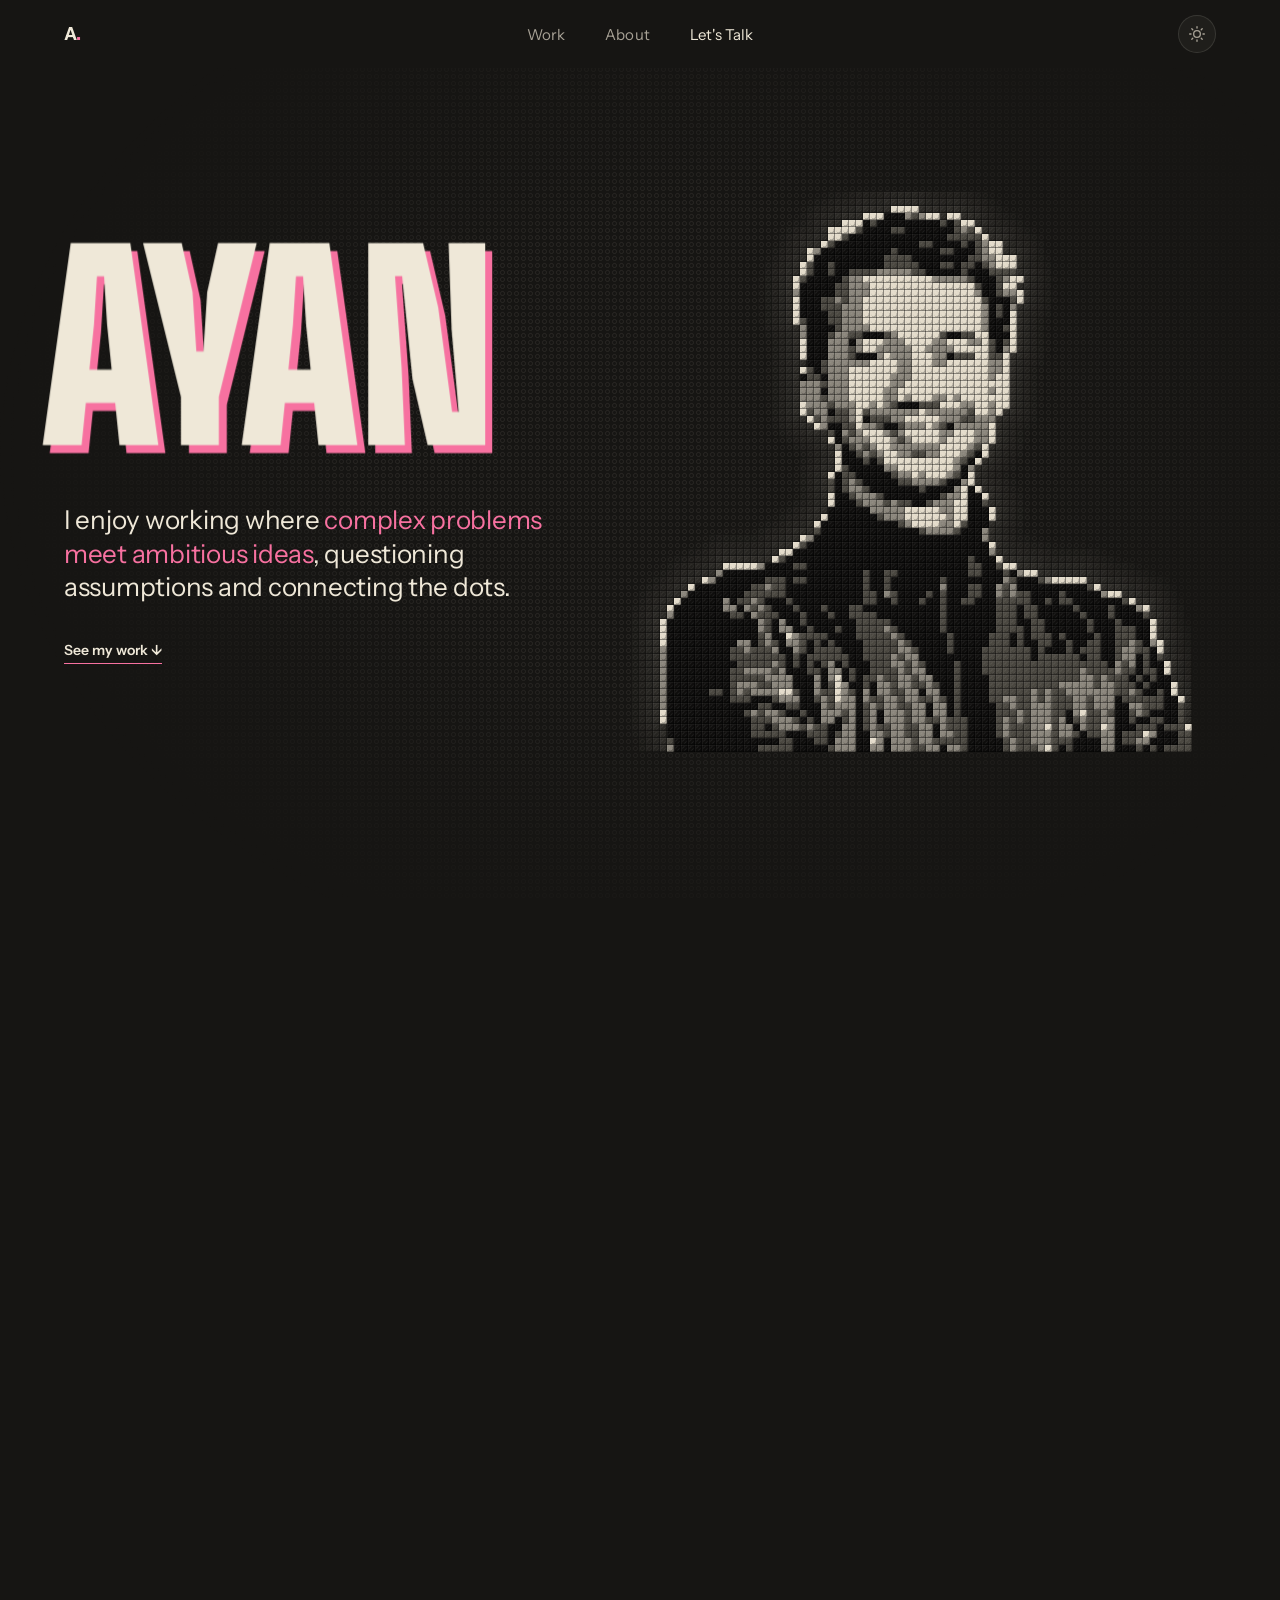
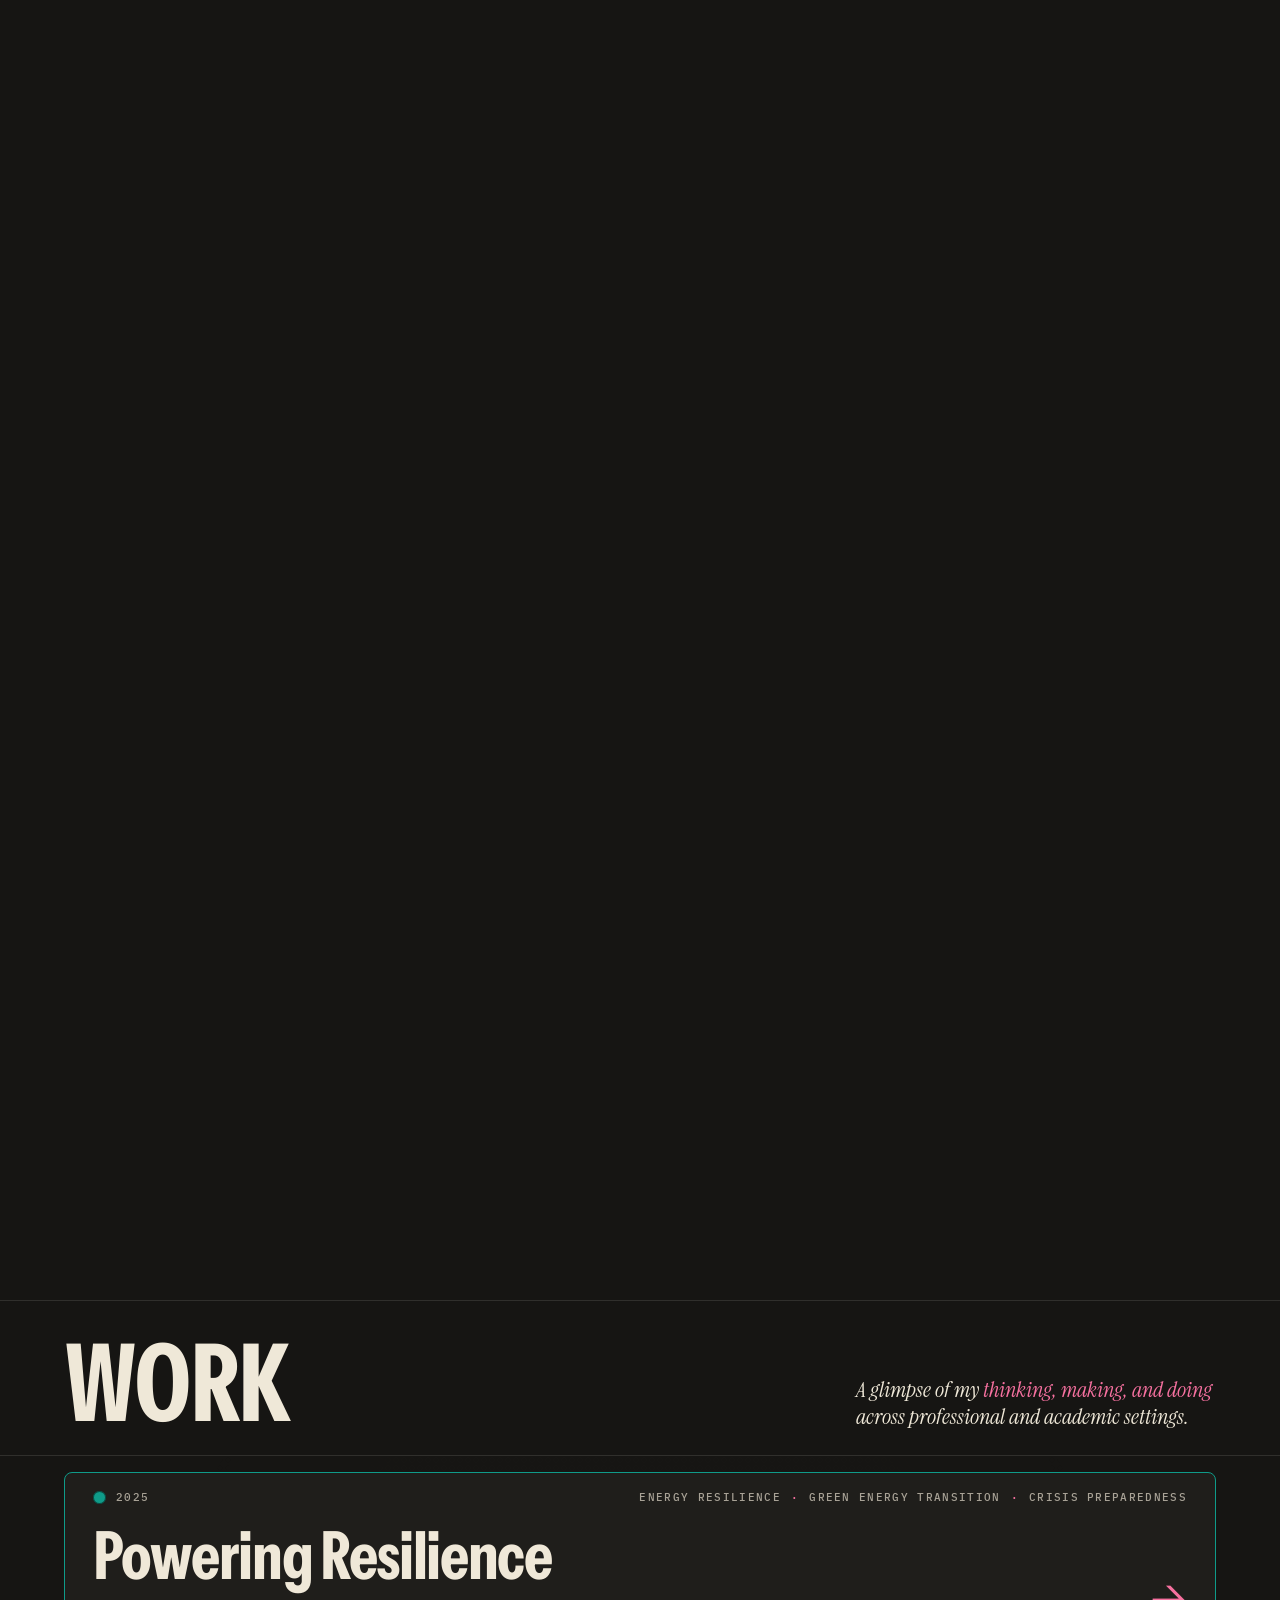
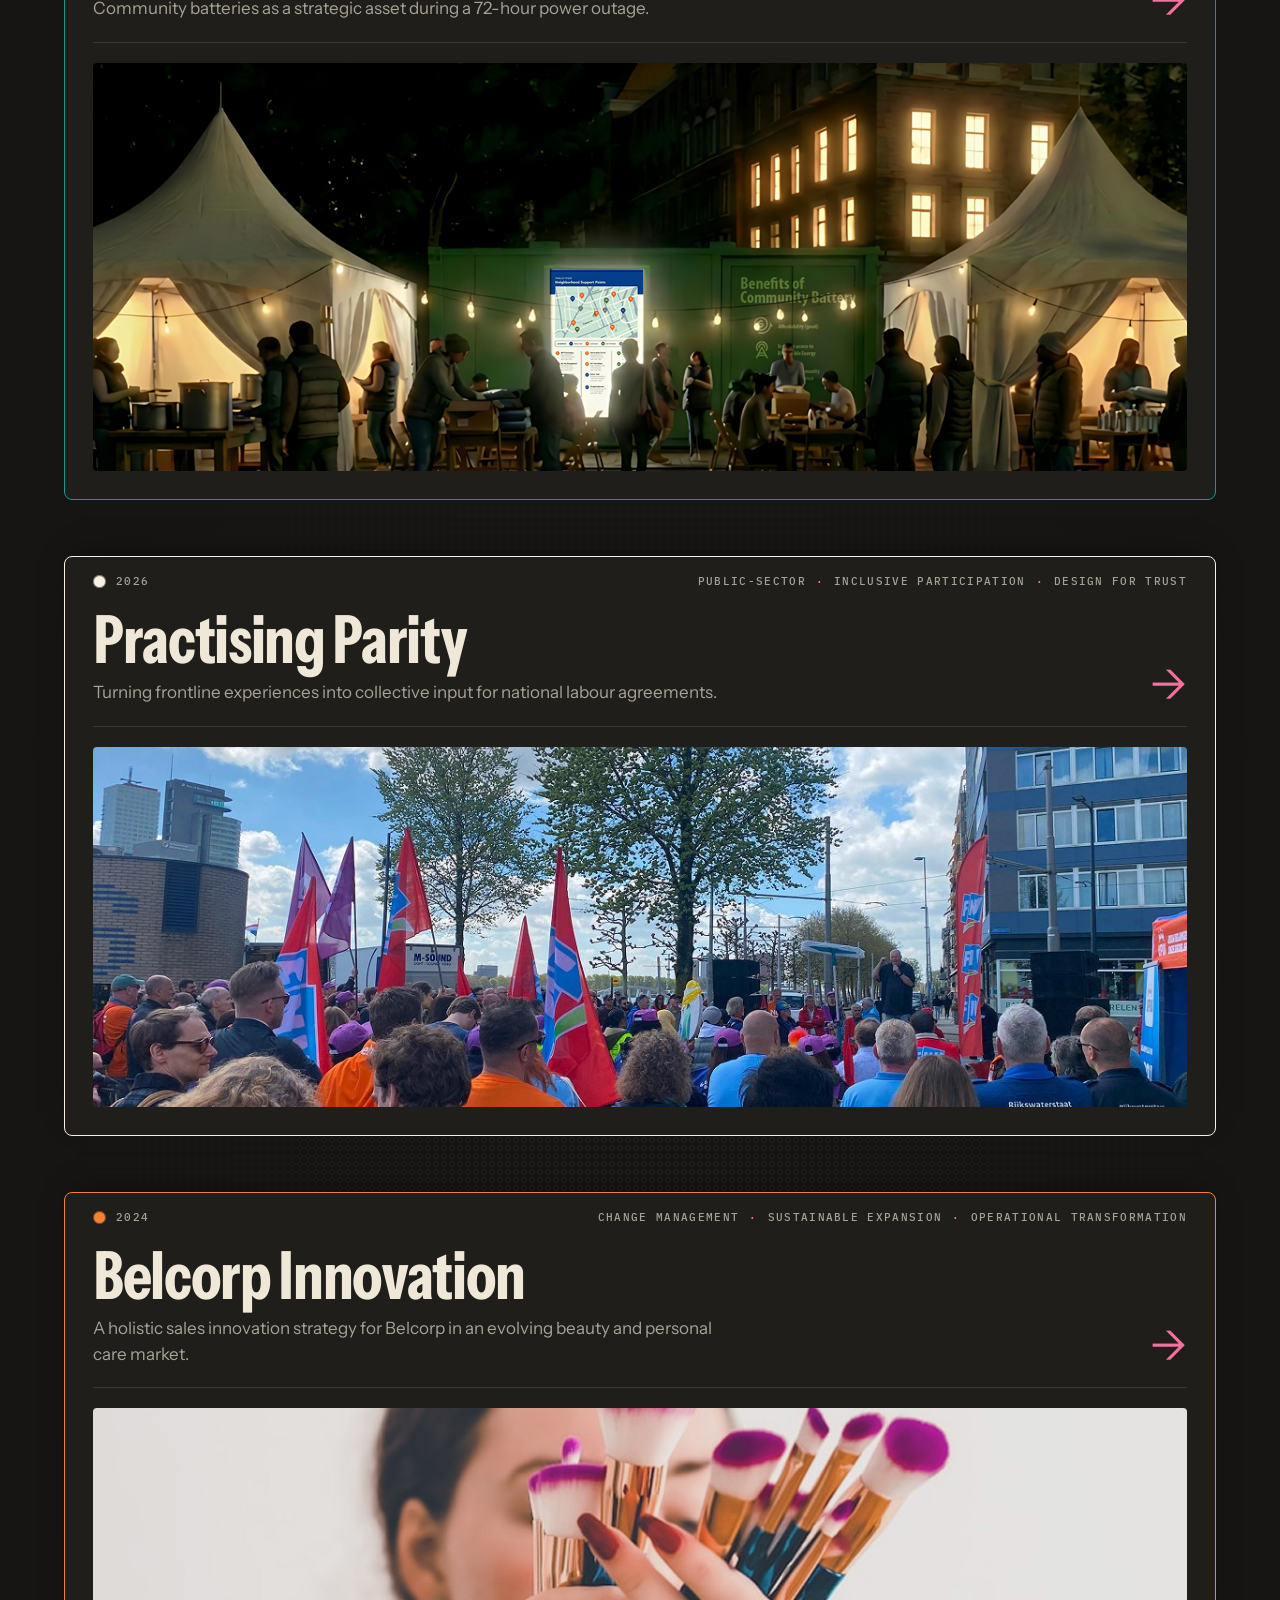
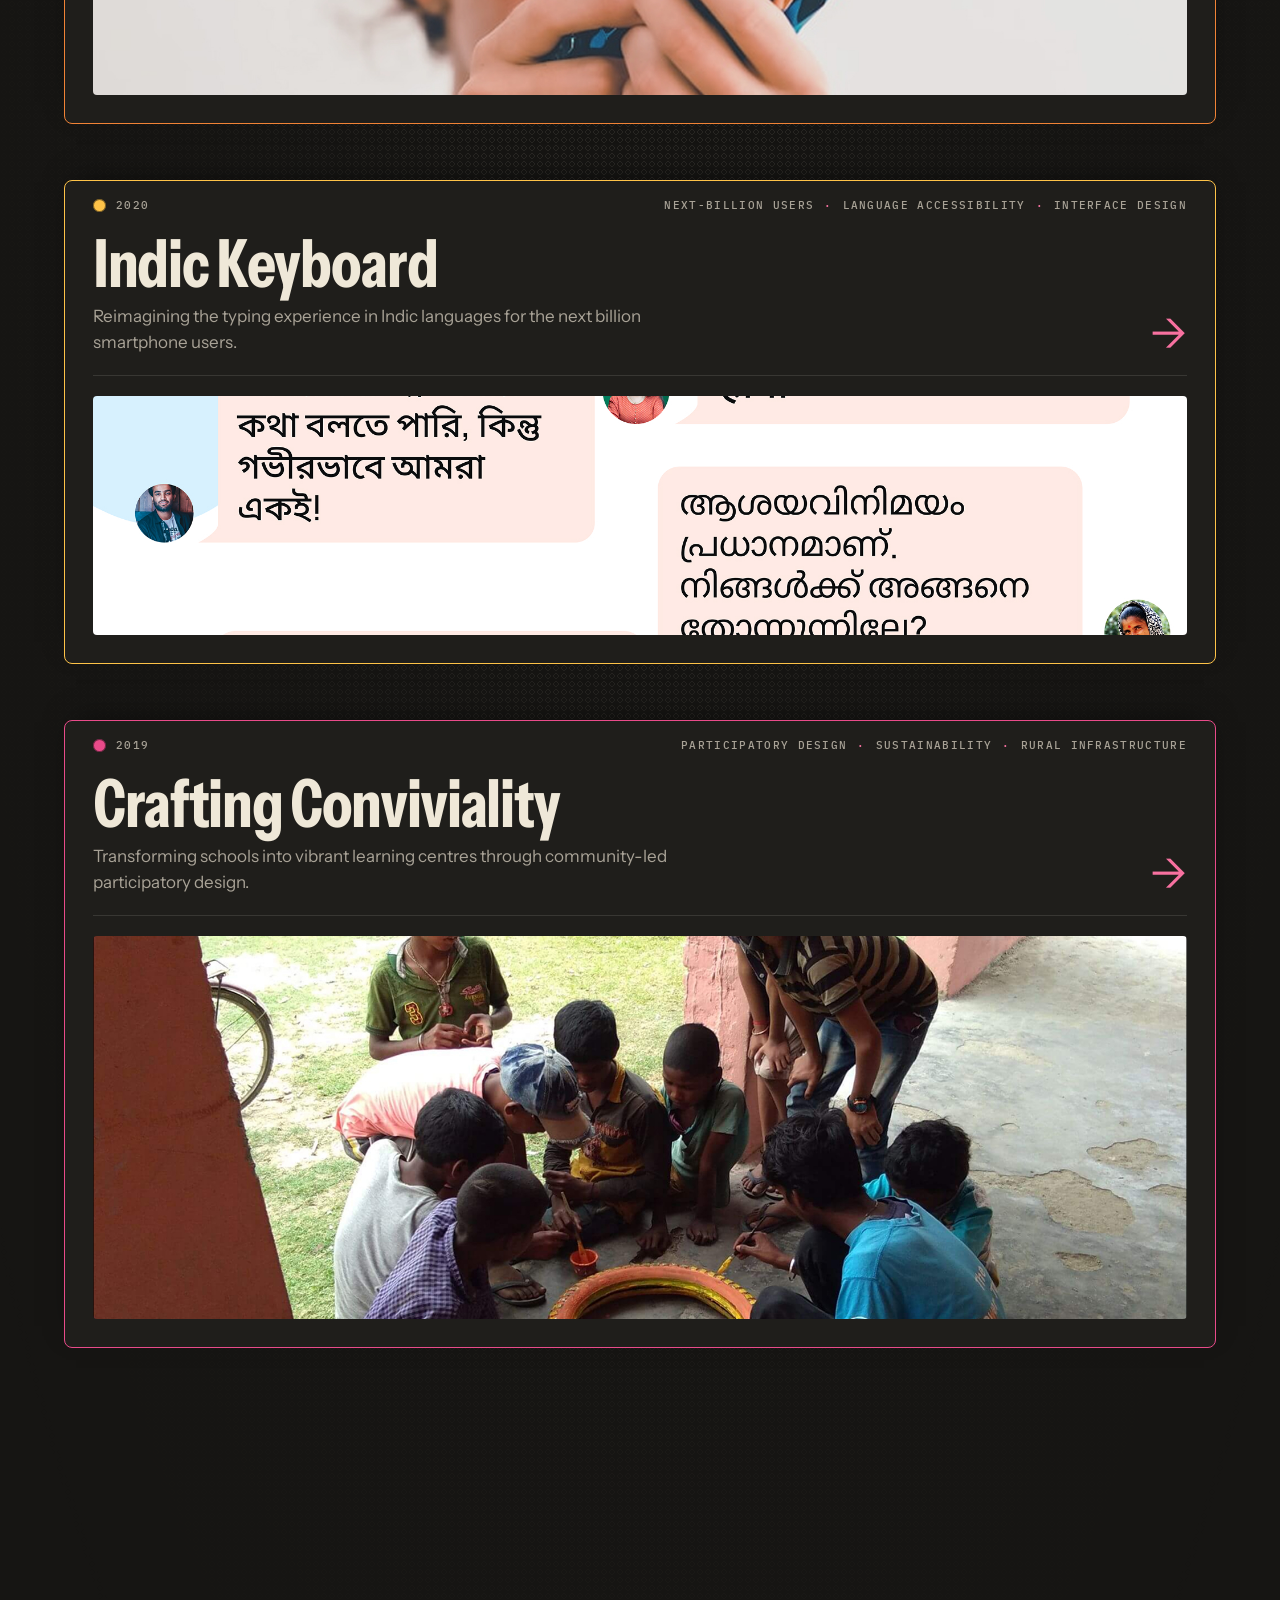
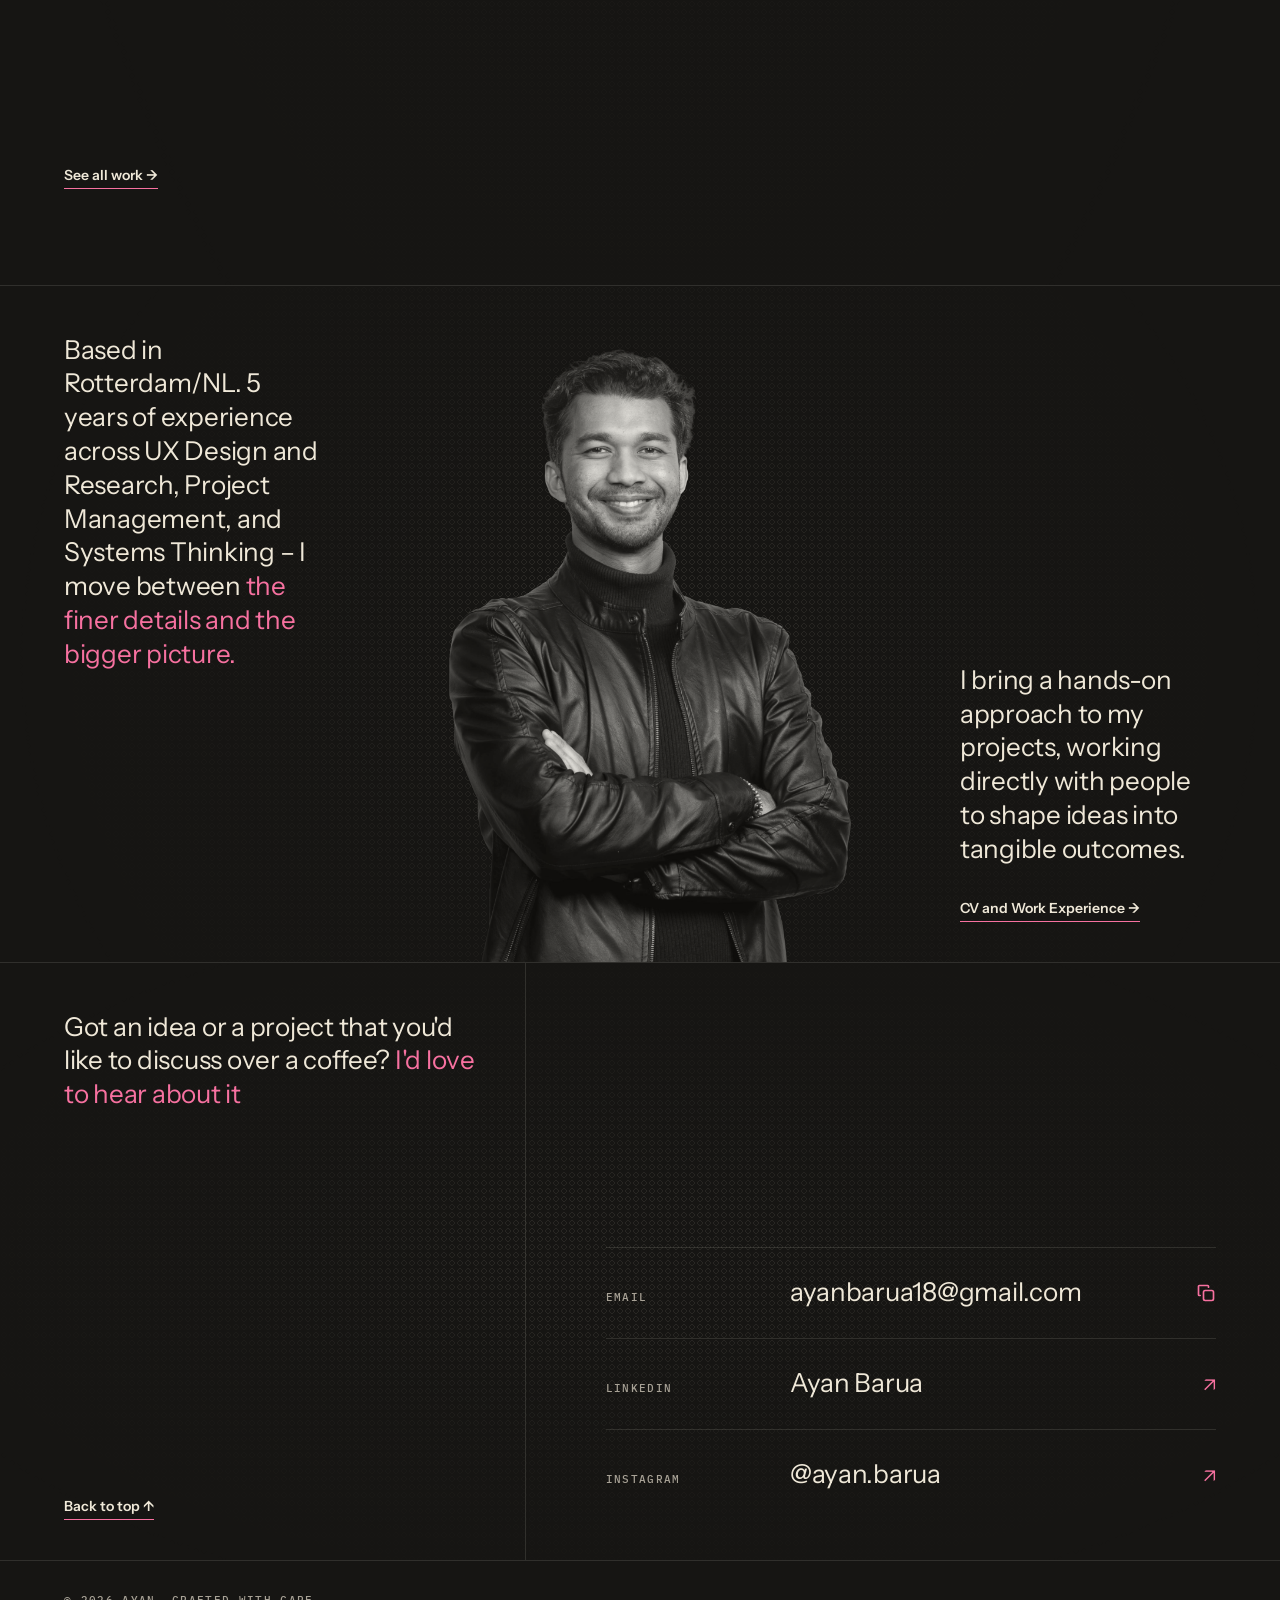
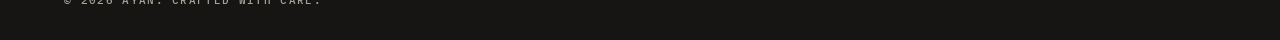
==== commit 60d01d63: "Practising Parity: rename page, add Legal & Ethical, align Impact with Powering Resilience - Rename " ====
--- a/index.html
+++ b/index.html
@@ -602,13 +602,13 @@
         <div class="work-card-media"><img src="images/projects/powering-resilience/hero-night.jpg" alt="Powering Resilience: the community battery lighting a neighbourhood support point during a blackout" draggable="false" /></div>
         <div class="work-card-dim" aria-hidden="true"></div>
       </a>
-      <a class="work-card" href="projects/frontline-voices.html" style="--i: 1; --card-accent: var(--brick-white)" aria-label="View Frontline Voices case study">
-        <div class="work-card-strip"><span>2025</span><ul class="work-card-tags"><li>Public-sector</li><li>Inclusive Participation</li><li>Design for Trust</li></ul></div>
+      <a class="work-card" href="projects/practising-parity.html" style="--i: 1; --card-accent: var(--brick-white)" aria-label="View Practising Parity case study">
+        <div class="work-card-strip"><span>2026</span><ul class="work-card-tags"><li>Public-sector</li><li>Inclusive Participation</li><li>Design for Trust</li></ul></div>
         <div class="work-card-head">
-          <div><h3 class="work-card-title">Frontline Voices</h3><p class="work-card-line">Turning frontline experiences into collective input for national labour agreements.</p></div>
+          <div><h3 class="work-card-title">Practising Parity</h3><p class="work-card-line">Turning frontline experiences into collective input for national labour agreements.</p></div>
           <span class="work-card-arrow" aria-hidden="true">→</span>
         </div>
-        <div class="work-card-media"><img src="images/projects/frontline-voices/thumbnail.jpg" alt="Frontline Voices" draggable="false" /></div>
+        <div class="work-card-media"><img src="images/projects/frontline-voices/thumbnail.jpg" alt="Practising Parity" draggable="false" /></div>
         <div class="work-card-dim" aria-hidden="true"></div>
       </a>
       <a class="work-card" href="projects/belcorp-innovation.html" style="--i: 2; --card-accent: var(--brick-orange)" aria-label="View Belcorp Innovation case study">
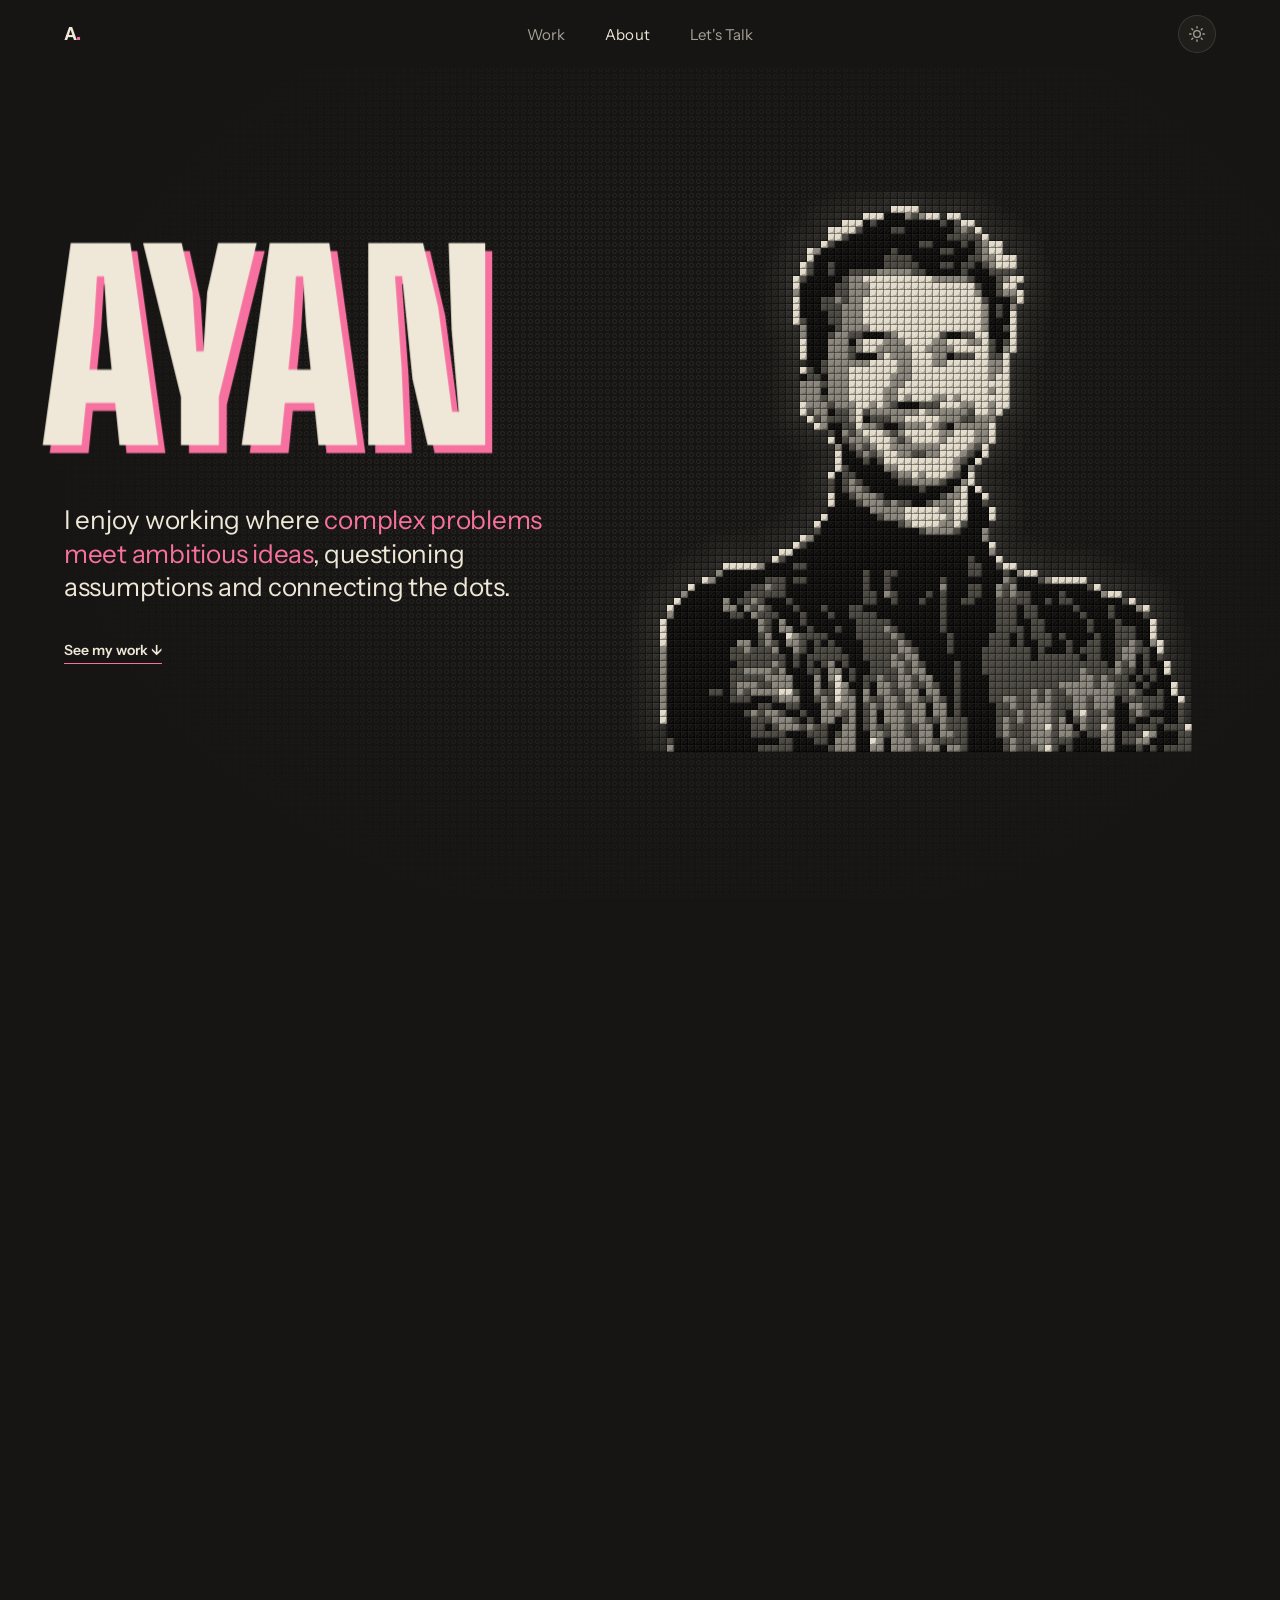
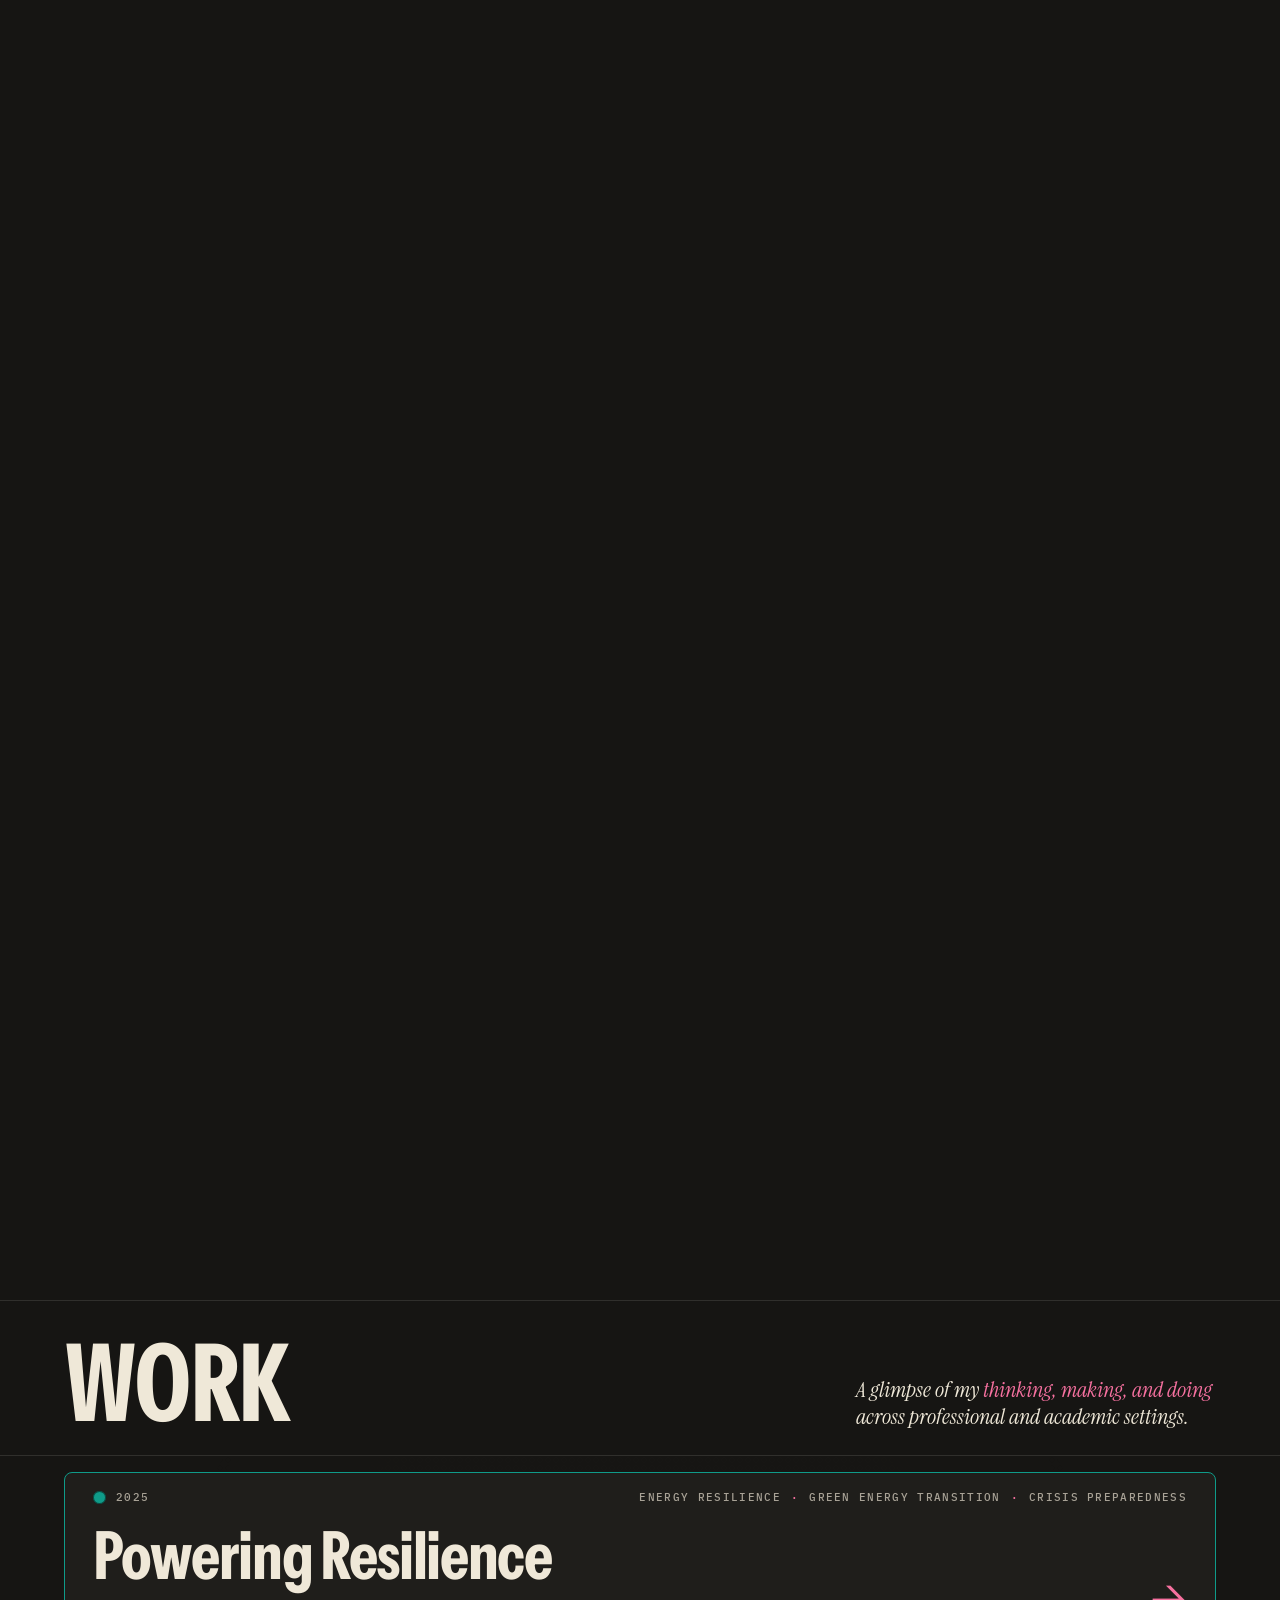
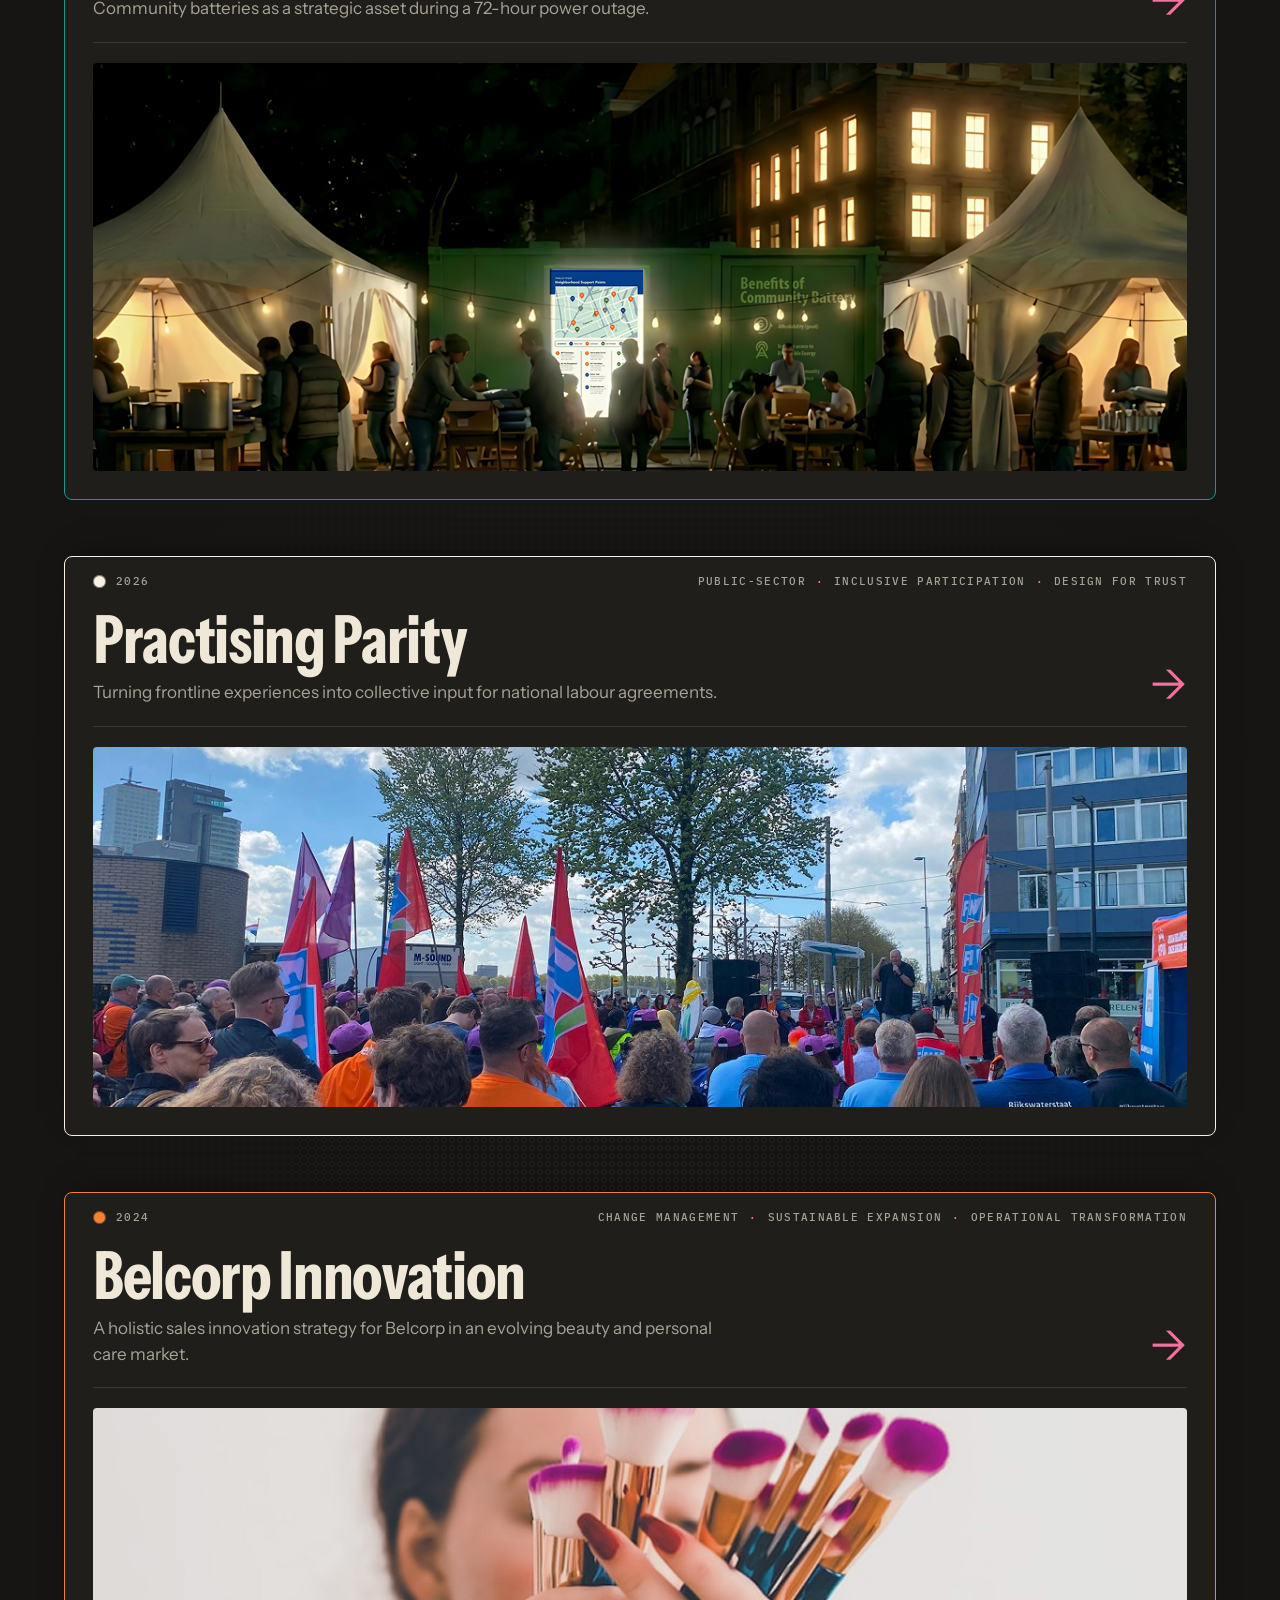
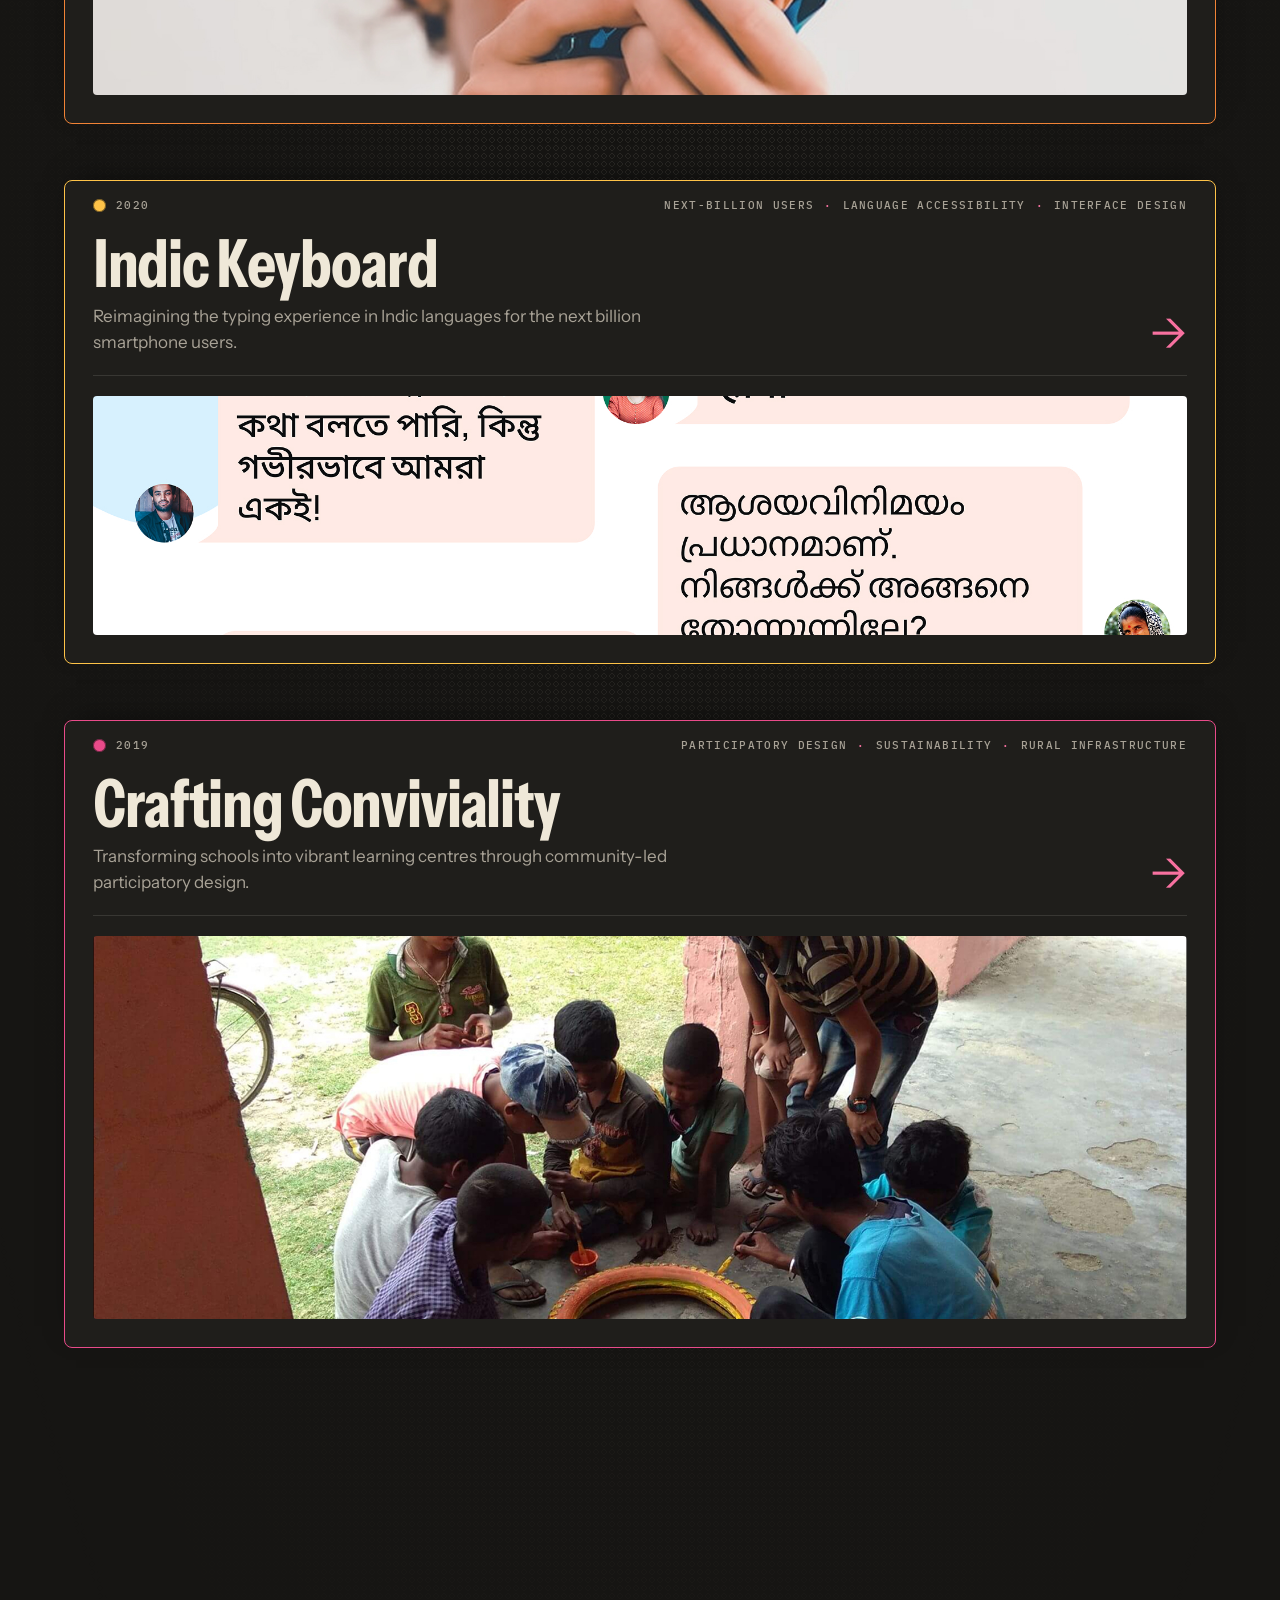
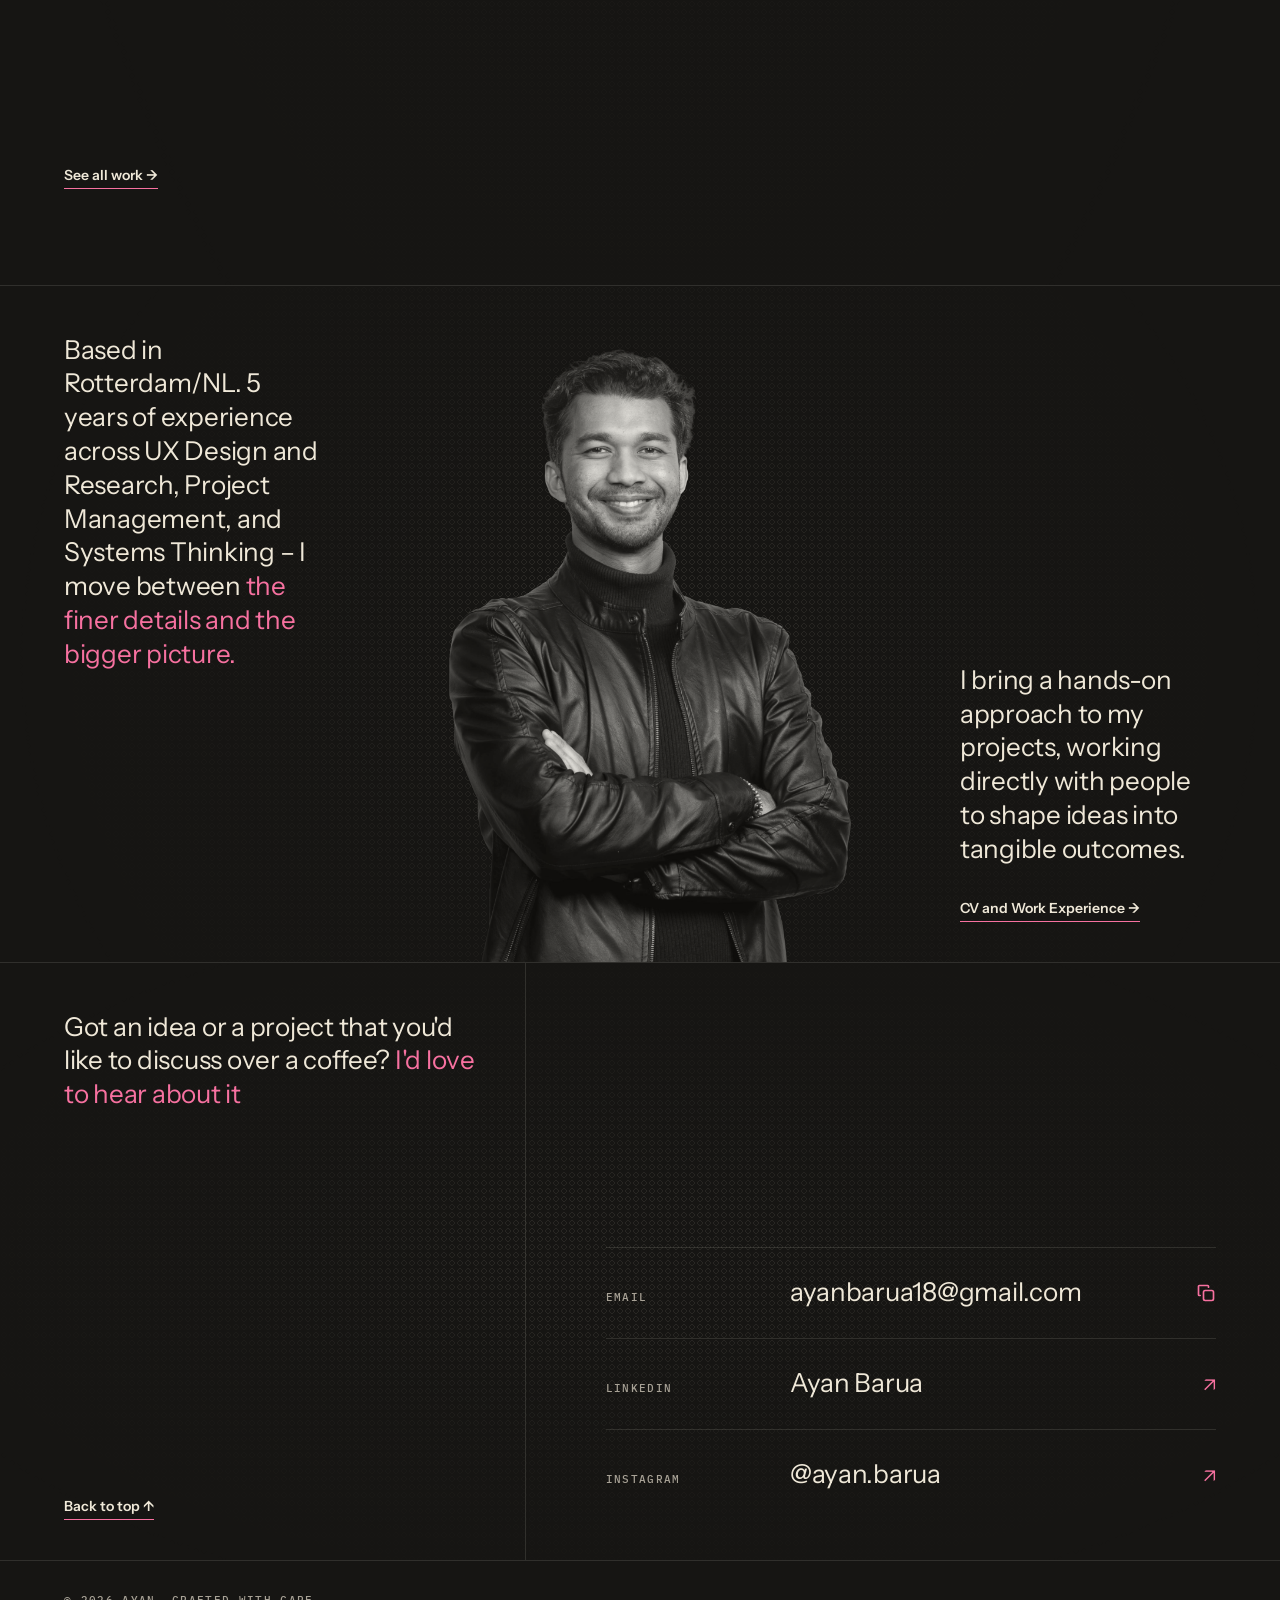
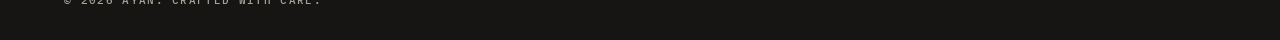
==== commit 94a51287: "Landing: header slides away past the hero; nav jumps land on each section - Past the hero the header" ====
--- a/index.html
+++ b/index.html
@@ -169,9 +169,19 @@
       /* hidden until loader finishes */
       opacity: 0; pointer-events: none;
       transition: opacity 0.55s ease, border-color 0.3s ease,
-                  background 0.45s ease, box-shadow 0.3s ease;
+                  background 0.45s ease, box-shadow 0.3s ease,
+                  transform 0.45s var(--ease-spring);
     }
     .header.visible { opacity: 1; pointer-events: all; }
+
+    /* Past the hero the header slides away and the section label bar
+       takes its place at the top. --header-h is registered so it can
+       transition, carrying everything pinned below the header with it */
+    @property --header-h { syntax: '<length>'; inherits: true; initial-value: 68px; }
+    :root { --header-h: 68px; transition: --header-h 0.45s var(--ease-spring); }
+    :root.header-away { --header-h: 0px; }
+    .header { transform: translateY(0); }
+    .header-away .header { transform: translateY(-100%); pointer-events: none; }
     .header.scrolled {
       border-bottom-color: var(--border);
       box-shadow: 0 1px 24px rgba(0,0,0,0.06);
@@ -344,7 +354,7 @@
     /* Short windows: no room for the peeking strips, so each card covers the previous one completely */
     @media (max-height: 800px) { .work-stack { --step: 0px; } }
     /* Sticky section label bar (shared by WORK + ABOUT) — restored; the landing page 4 export dropped these rules */
-    .section-label-bar { position: sticky; top: 68px; z-index: 100; background: var(--bg); transition: background 0.45s ease; }
+    .section-label-bar { position: sticky; top: var(--header-h); z-index: 100; background: var(--bg); transition: background 0.45s ease; }
     .section-label-inner { max-width: var(--page-max); margin: 0 auto; padding: 28px var(--page-gutter) 18px; }
     .section-label-text { font-family: var(--font-h); font-stretch: var(--stretch-condensed); font-size: var(--type-display-l); font-weight: 700; letter-spacing: -0.02em; color: var(--text); line-height: 1; text-transform: uppercase; transition: opacity 0.2s ease; }
     .section-label-text.switching { opacity: 0; }
@@ -774,7 +784,7 @@
         if (hash) {
           const target = document.querySelector(hash);
           if (target) {
-            setTimeout(() => { target.scrollIntoView({ behavior: 'smooth' }); }, 100);
+            setTimeout(() => { goToSection(target); }, 100);
           }
         }
       }
@@ -800,8 +810,44 @@
        2. HEADER — scroll border
        ───────────────────────────────────────────────────────── */
     const headerEl = document.getElementById('header');
-    const onScroll = () => headerEl.classList.toggle('scrolled', window.scrollY > 12);
+    // once the label bar reaches the header (the hero has scrolled past),
+    // the header leaves; scrolling back into the hero brings it back
+    const heroTrack = document.querySelector('.hero-track');
+    let navLock = false;
+    const onScroll = () => {
+      headerEl.classList.toggle('scrolled', window.scrollY > 12);
+      if (heroTrack && !navLock) document.documentElement.classList.toggle('header-away', heroTrack.getBoundingClientRect().bottom <= 68);
+    };
     window.addEventListener('scroll', onScroll, { passive: true });
+
+    // Jumps to Work, About and Let's Talk. Past the hero the header leaves,
+    // which makes the pinned work cards and About panel taller, so settle
+    // that layout first (no transition), then scroll so the section starts
+    // just under the label bar. The header state holds until the scroll ends
+    function goToSection(target) {
+      const root = document.documentElement;
+      const bar  = document.getElementById('sectionLabelBar');
+      root.style.transition = 'none';
+      root.classList.add('header-away');
+      void root.offsetHeight;
+      root.style.transition = '';
+      const top = target.getBoundingClientRect().top + window.scrollY - (bar ? bar.offsetHeight : 0);
+      navLock = true;
+      const unlock = () => { navLock = false; onScroll(); };
+      if ('onscrollend' in window) window.addEventListener('scrollend', unlock, { once: true });
+      else setTimeout(unlock, 1200);
+      window.scrollTo({ top, behavior: 'smooth' });
+    }
+
+    document.querySelectorAll('a[href="#work"], a[href="#about"], a[href="#contact"]').forEach(a => {
+      a.addEventListener('click', e => {
+        const target = document.querySelector(a.getAttribute('href'));
+        if (!target) return;
+        e.preventDefault();
+        history.pushState(null, '', a.getAttribute('href'));
+        goToSection(target);
+      });
+    });
 
 
     /* ─────────────────────────────────────────────────────────
@@ -918,8 +964,9 @@
     // ── 7a. Keep --sidebar-top in sync with label bar height ──
     function updateSidebarTop() {
       if (!sectionLabelBar) return;
-      const offset = 68 + sectionLabelBar.offsetHeight;
-      document.documentElement.style.setProperty('--sidebar-top', offset + 'px');
+      // follows --header-h, so the pinned cards and About panel rise
+      // with the label bar when the header slides away
+      document.documentElement.style.setProperty('--sidebar-top', `calc(var(--header-h) + ${sectionLabelBar.offsetHeight}px)`);
 
       // Contact must fill exactly the gap between the label bar and the footer,
       // or the tail of the About section shows through beneath the bar.
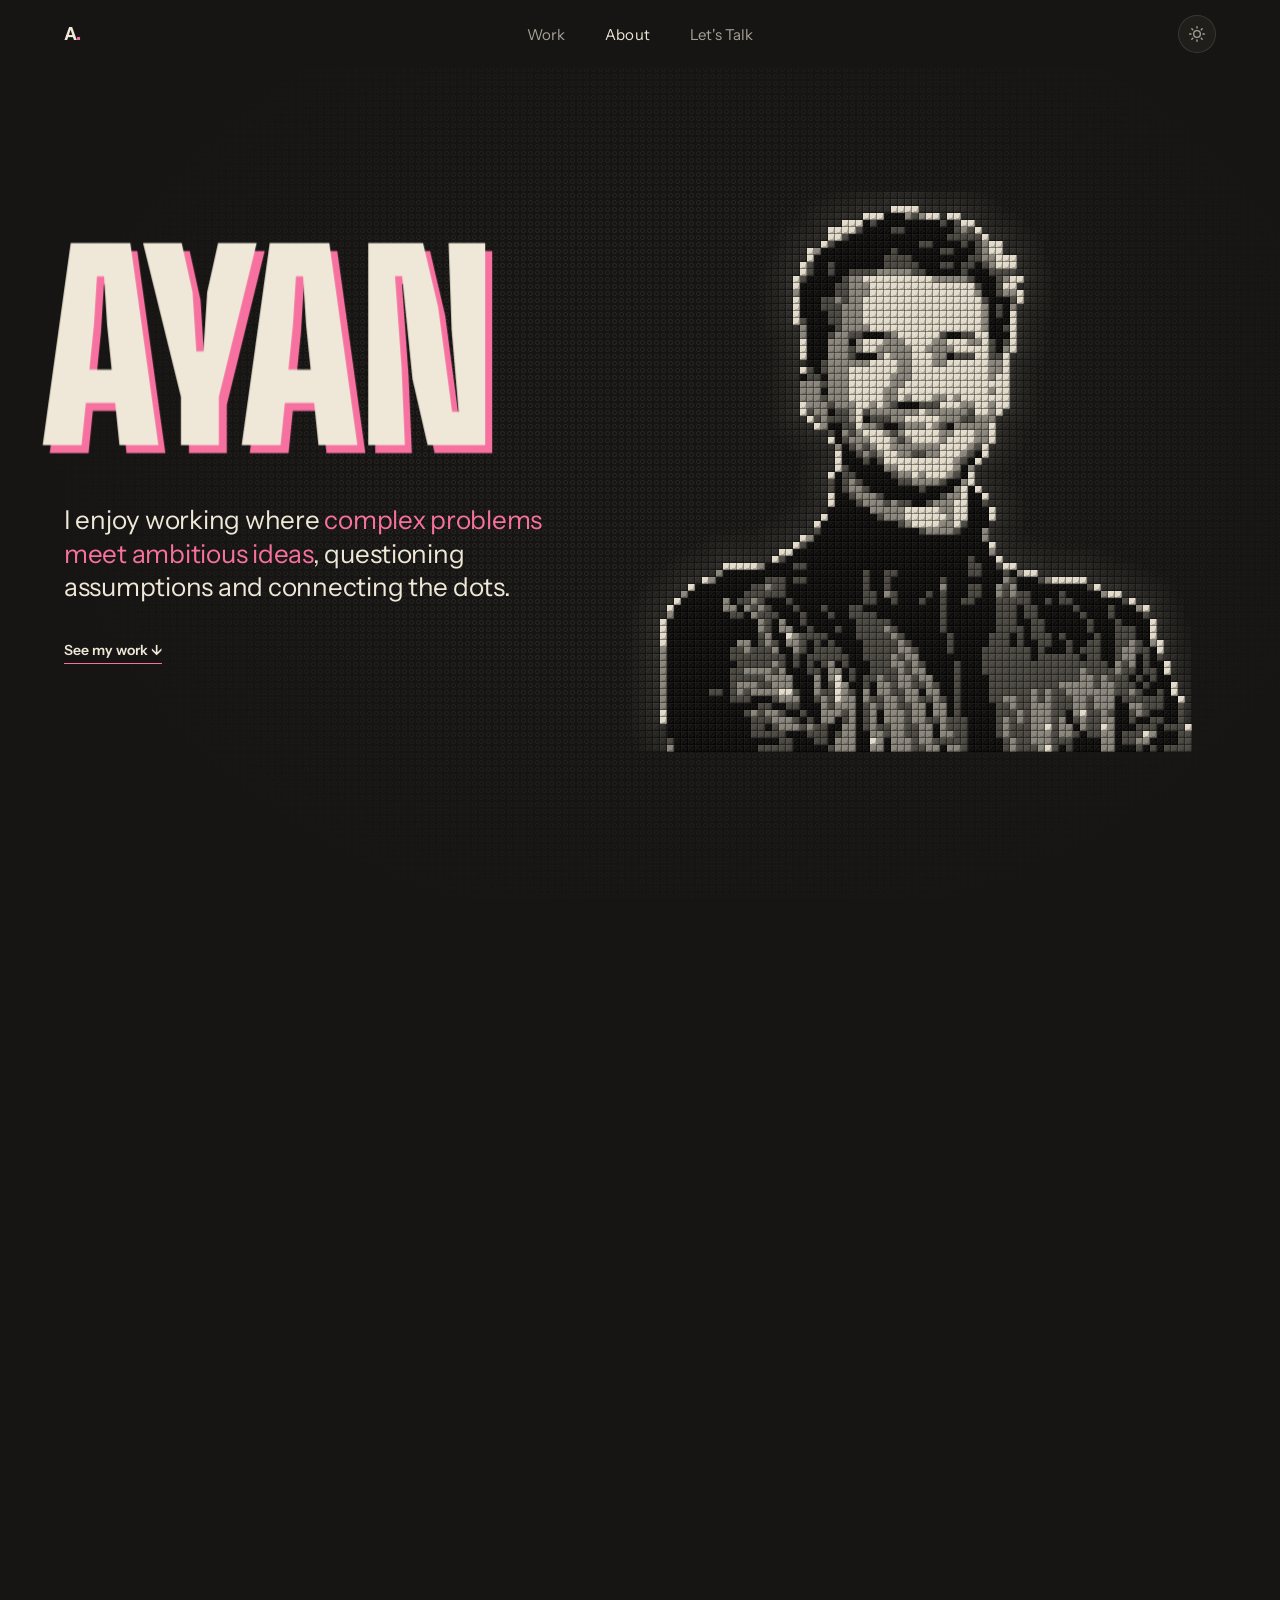
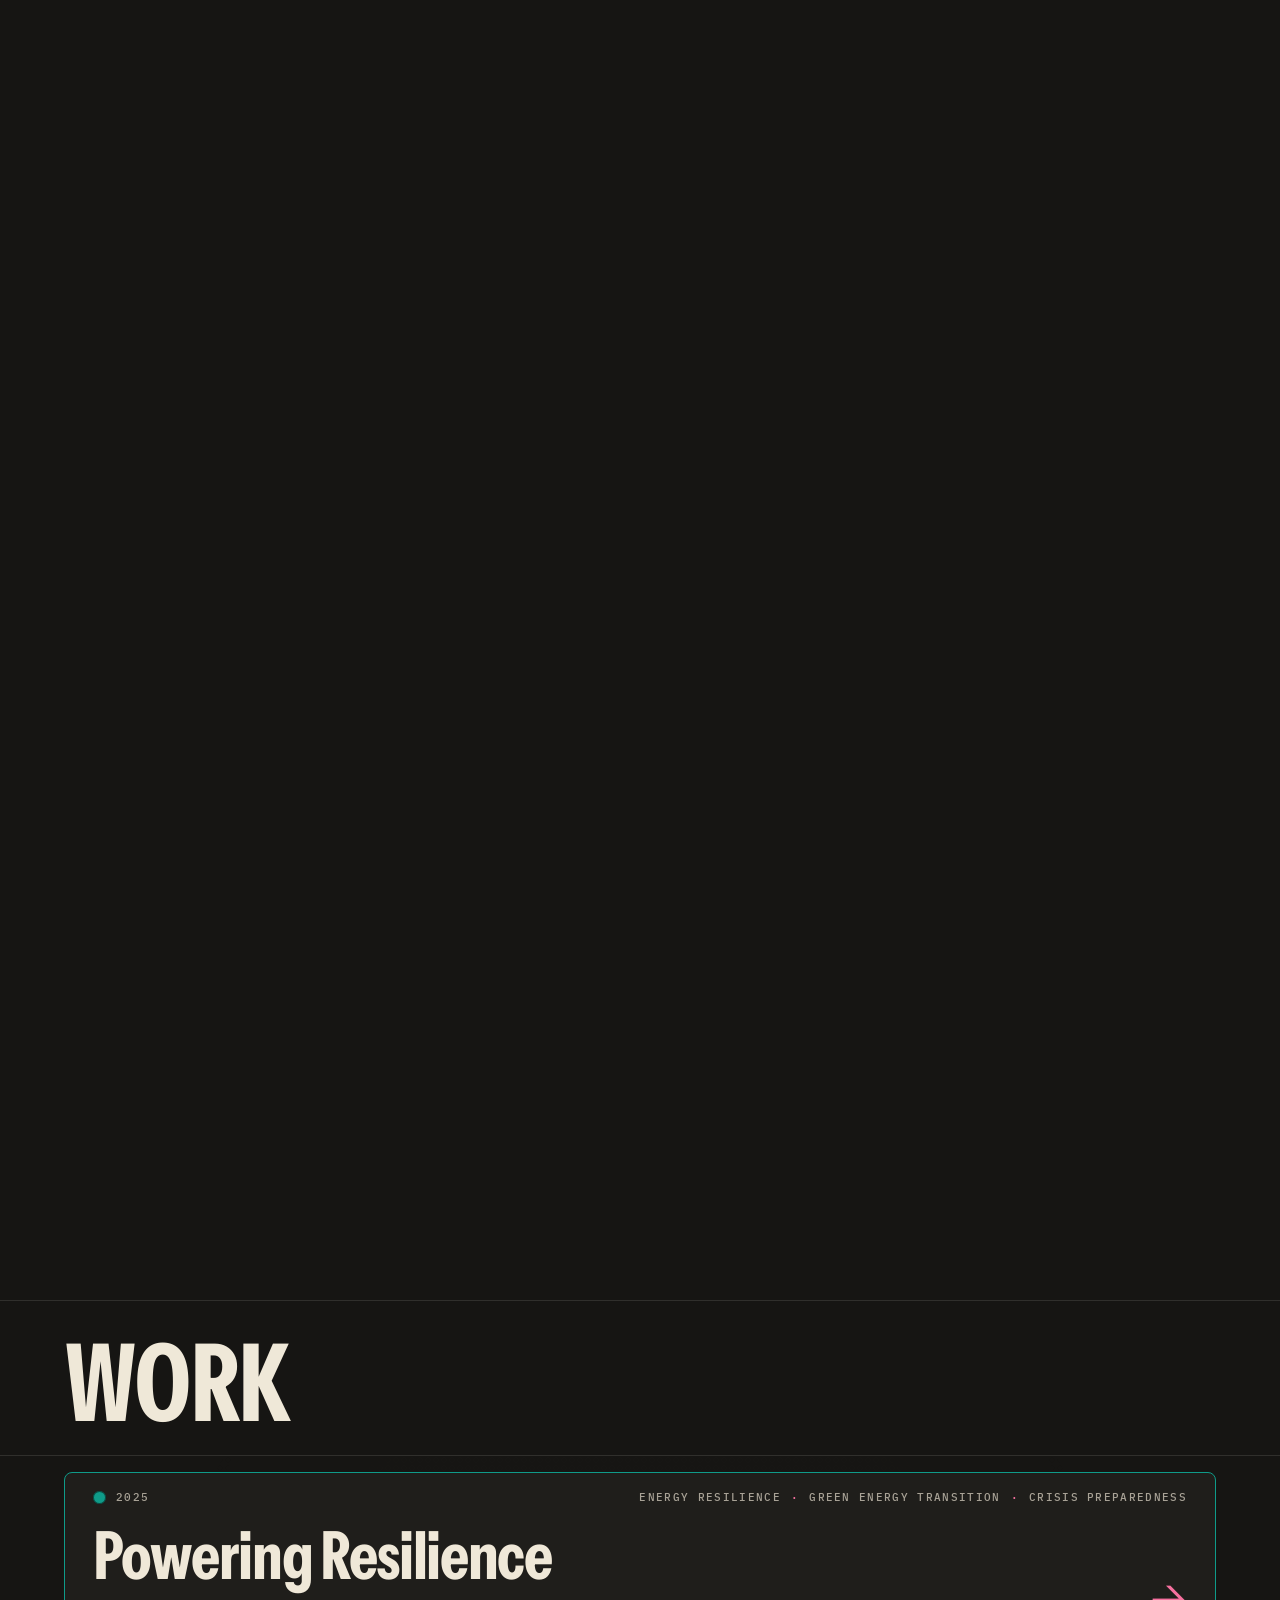
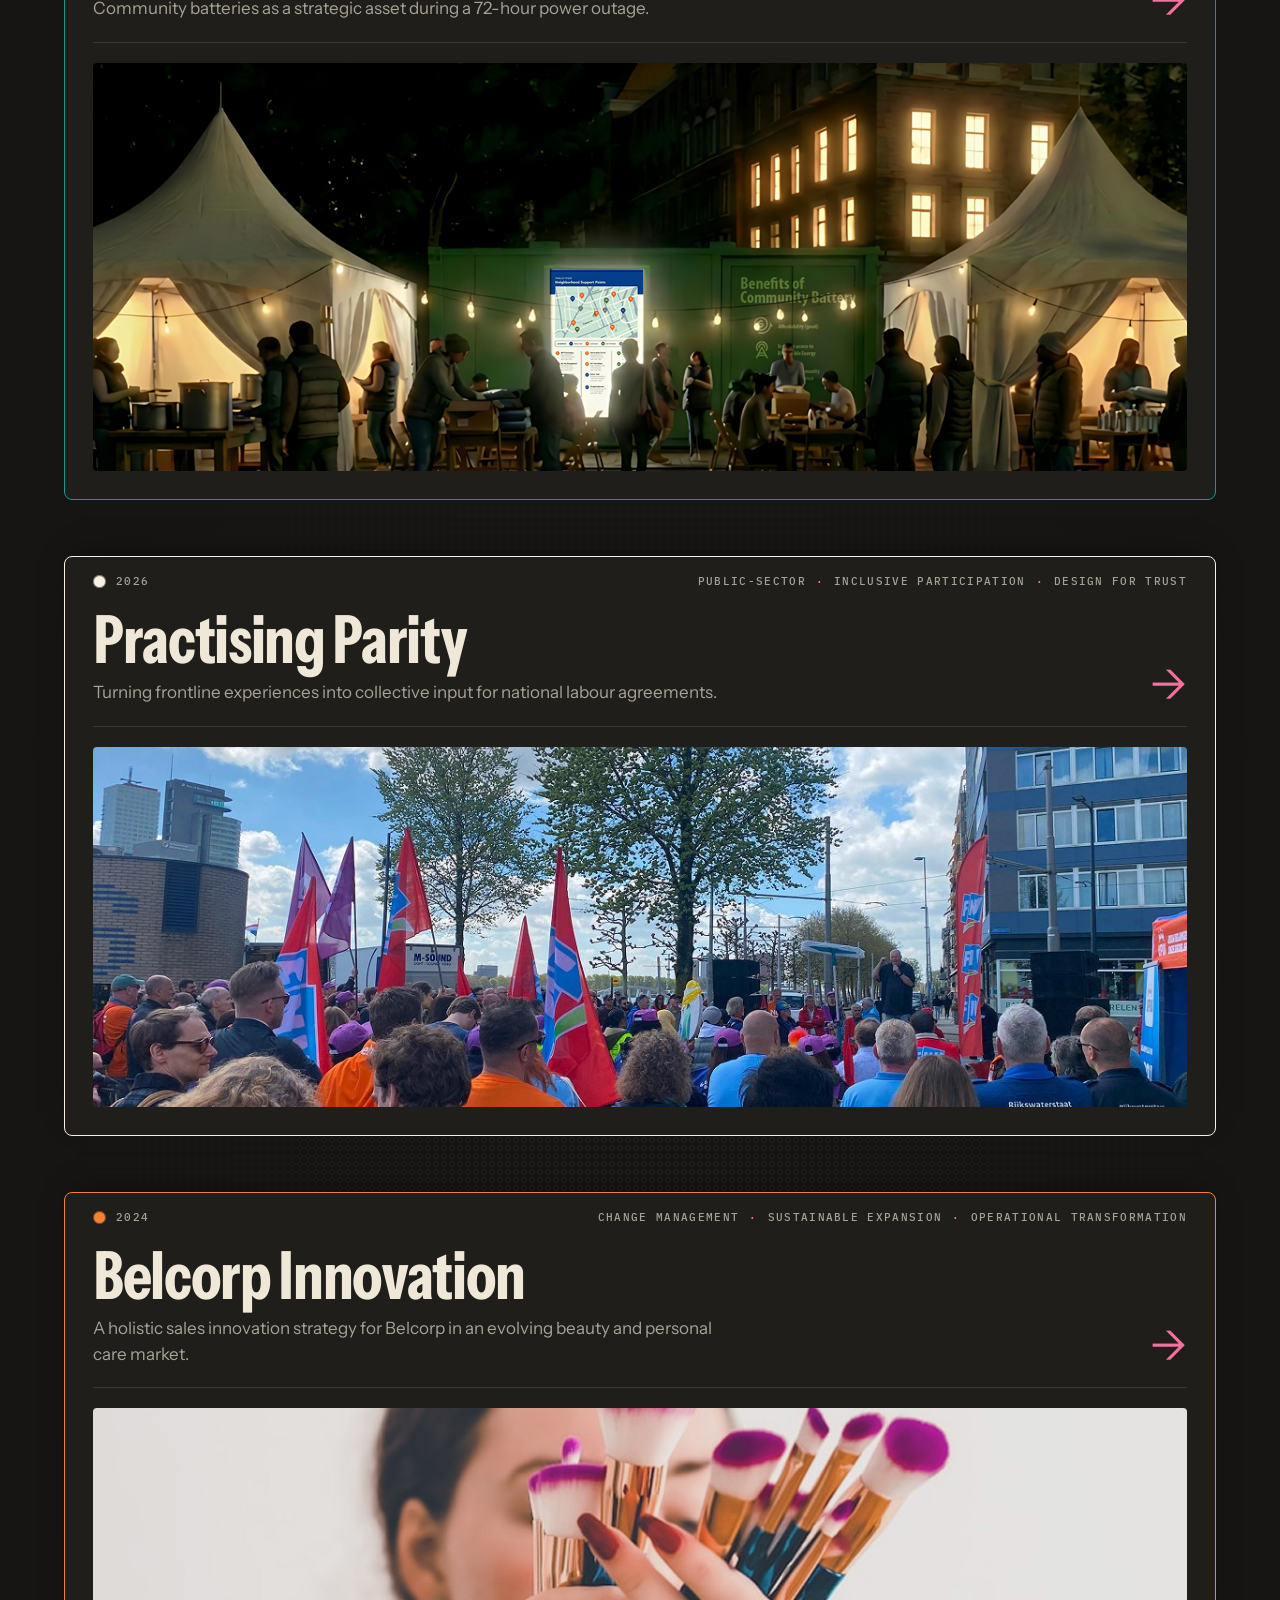
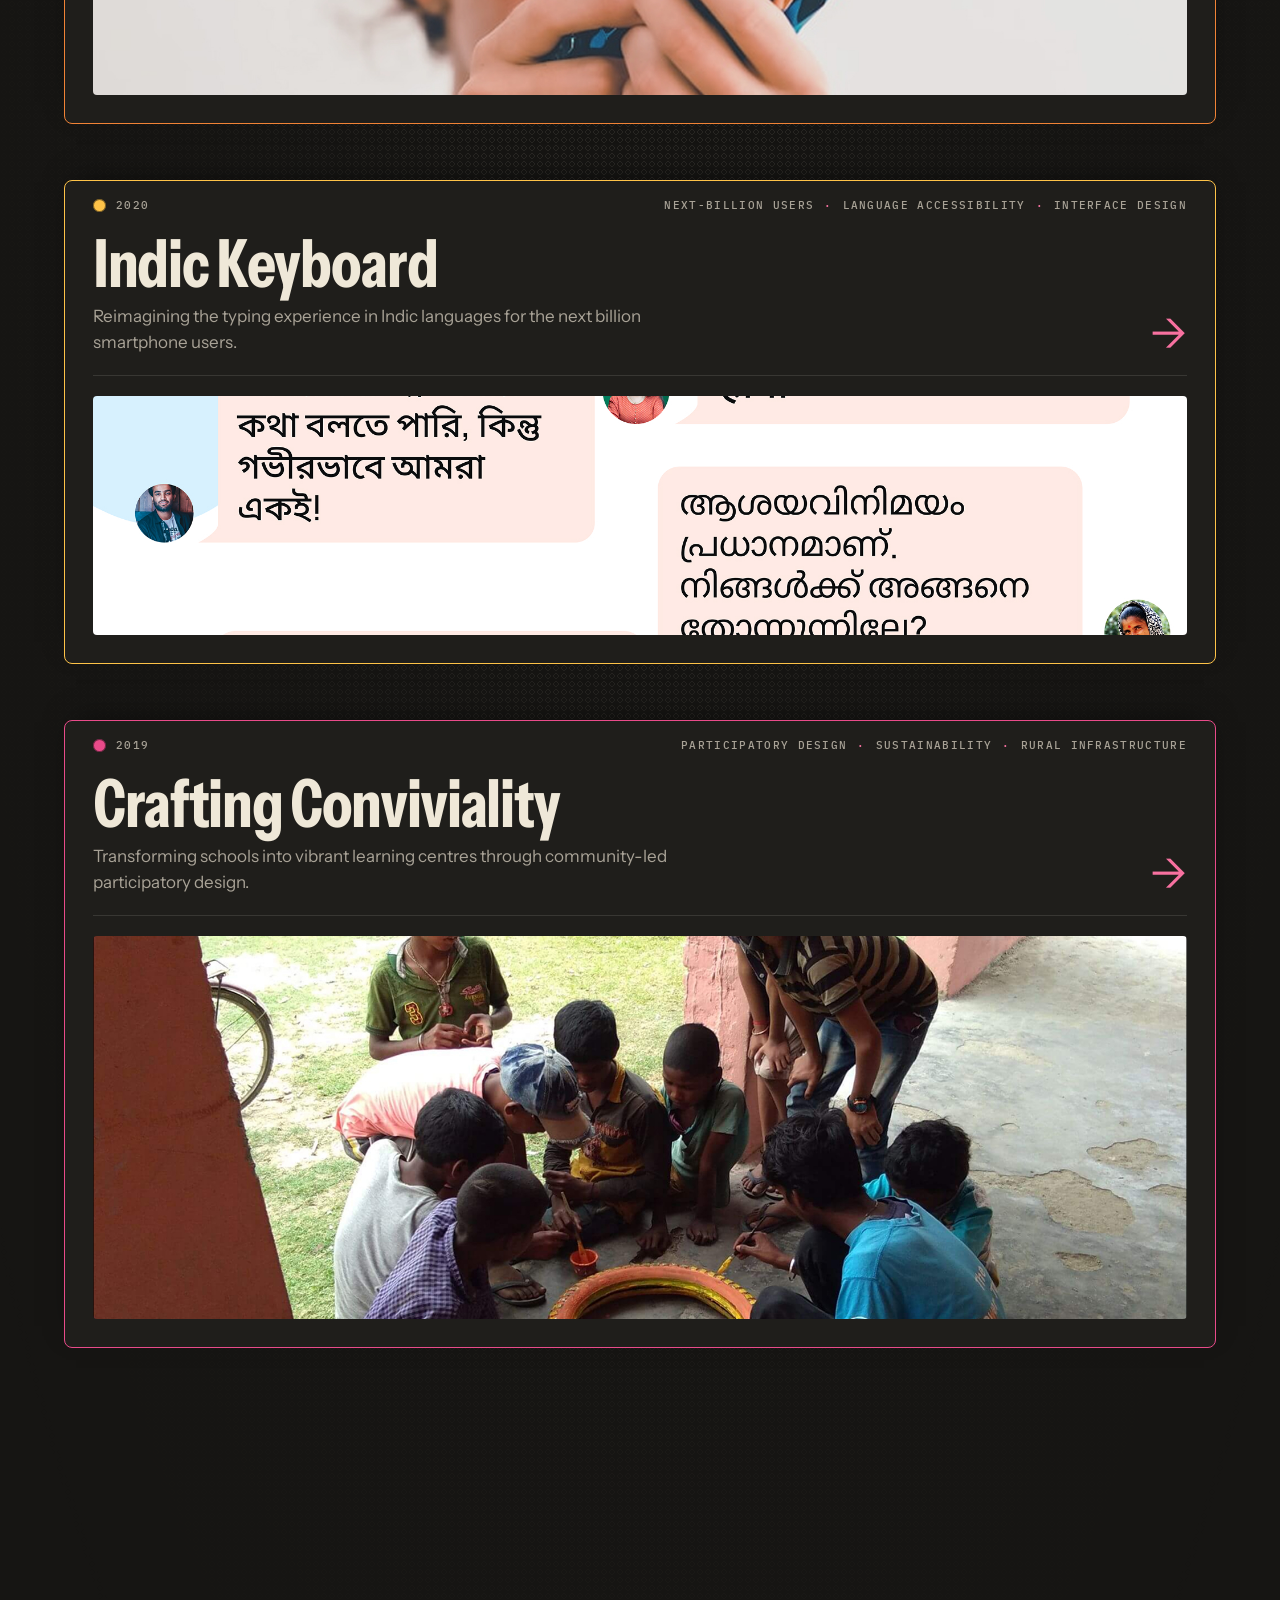
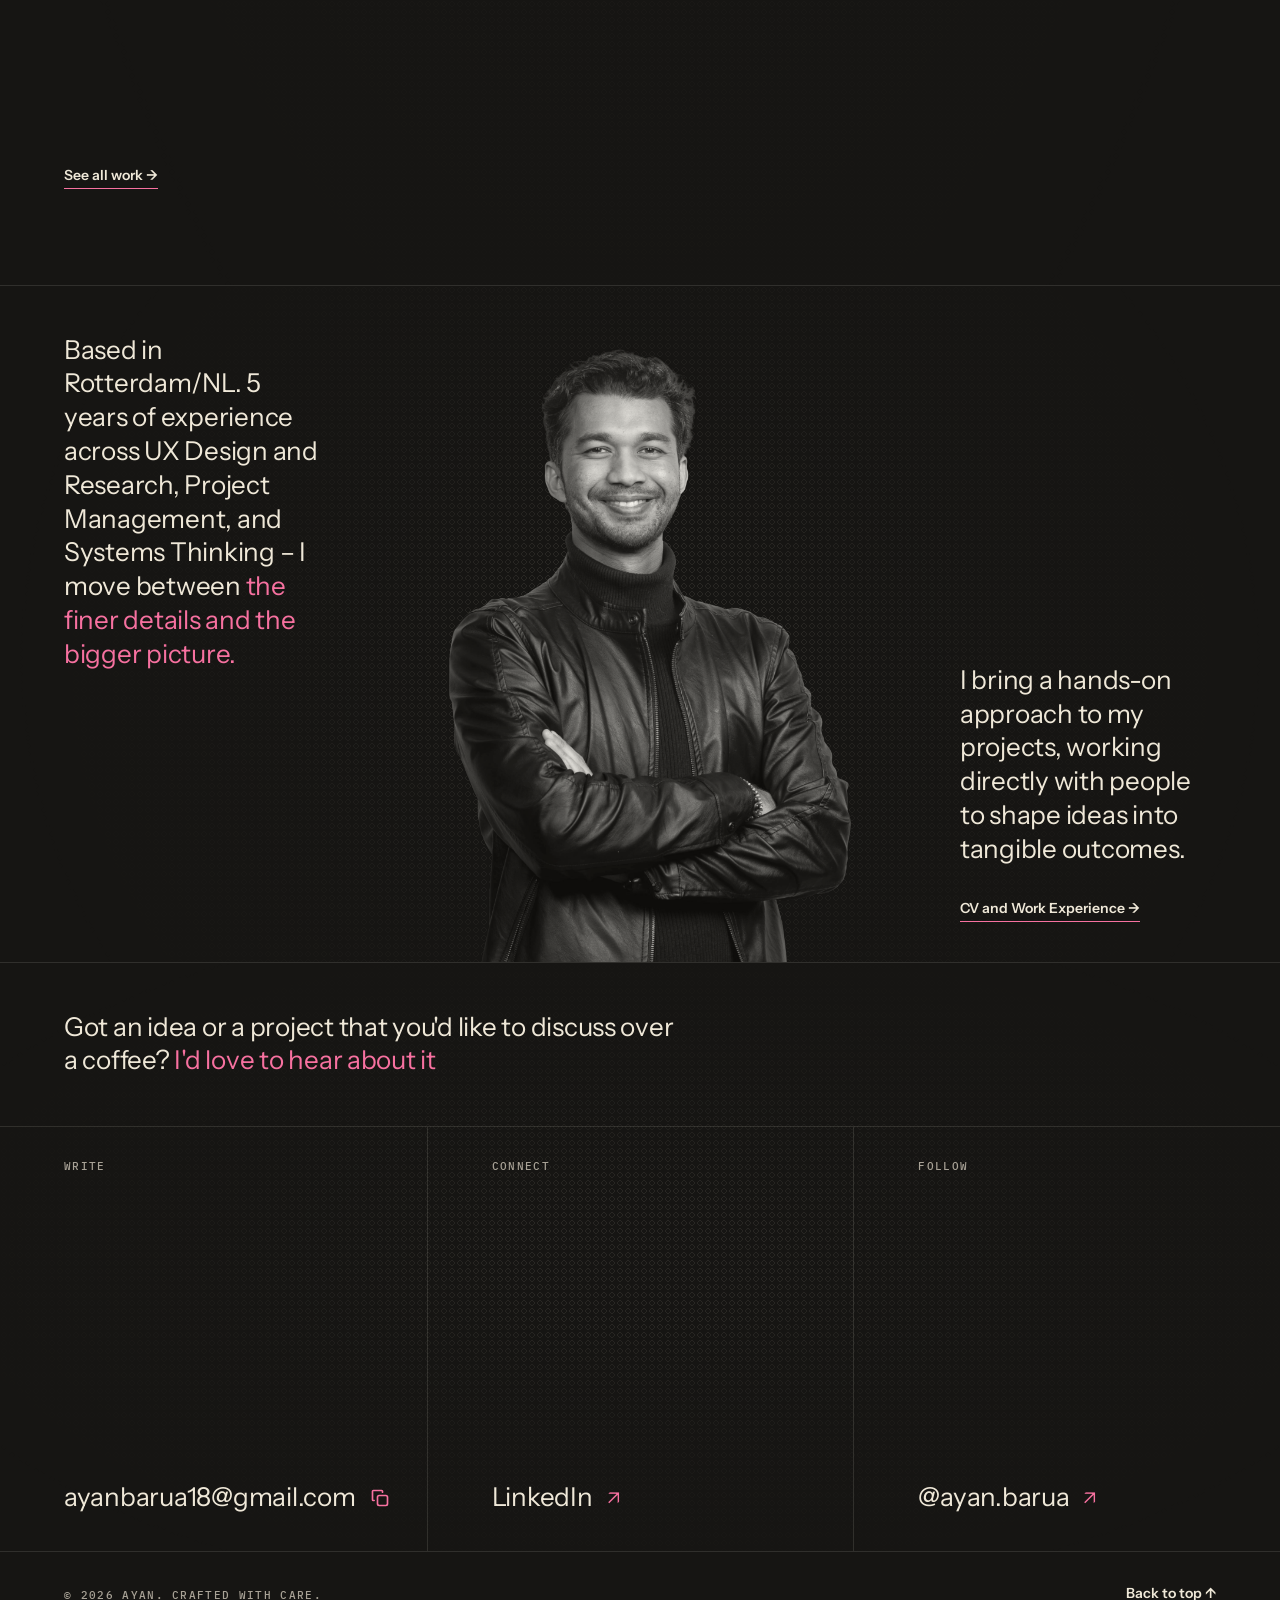
==== commit 425cb444: "Let's Talk: three equal columns and footer back-to-top; quieter label bar - Let's Talk: invitation o" ====
--- a/index.html
+++ b/index.html
@@ -435,41 +435,48 @@
       -webkit-mask-image: var(--stud-mask);
       mask-image: var(--stud-mask);
     }
-    .contact-body { position: relative; z-index: 1; max-width: var(--page-max); margin: 0 auto; padding: 0 var(--page-gutter); display: grid; grid-template-columns: 40% 60%; min-height: calc(100vh - var(--sidebar-top, 168px) - var(--footer-h, 82px)); }
-    .contact-lead { padding: 48px 40px 40px 0; display: flex; flex-direction: column; justify-content: space-between; align-items: flex-start; gap: 48px; }
-    .contact-lead p { margin: 0; font-size: var(--type-lead); line-height: var(--leading-lead); letter-spacing: var(--tracking-lead); color: var(--text); text-wrap: pretty; }
+    /* the invitation on top; under a full-width rule, three columns
+       (write, connect, follow) with the label at the top and the link at
+       the foot. The section keeps its height: it fills the screen between
+       the label bar and the footer */
+    .contact-body { position: relative; z-index: 1; display: flex; flex-direction: column; min-height: calc(100vh - var(--sidebar-top, 168px) - var(--footer-h, 82px)); }
+    .contact-lead { width: 100%; max-width: var(--page-max); margin: 0 auto; padding: 48px var(--page-gutter); }
+    .contact-lead p { margin: 0; max-width: 24em; font-size: var(--type-lead); line-height: var(--leading-lead); letter-spacing: var(--tracking-lead); color: var(--text); text-wrap: pretty; }
     .contact-lead p span { color: var(--accent-body); }
-    .contact-top-link { font-size: var(--type-button); font-weight: 600; padding-bottom: 4px; border-bottom: var(--border-width) solid var(--accent); }
-    .contact-top-link:hover { color: var(--accent); }
-    .contact-links { position: relative; border-left: 1px solid var(--border); padding: 48px 0 40px 80px; display: flex; flex-direction: column; justify-content: flex-end; }
-    .contact-list { list-style: none; margin: 0; padding: 0; }
-    .contact-row { width: 100%; display: grid; grid-template-columns: 160px minmax(0, 1fr) auto; align-items: baseline; gap: 24px; padding: 28px 0; border: 0; border-top: 1px solid var(--border); background: none; font: inherit; color: var(--text); text-align: left; cursor: pointer; transition: color 0.2s ease; }
+    .contact-links { position: relative; flex: 1; display: flex; border-top: 1px solid var(--border); }
+    .contact-list { list-style: none; flex: 1; width: 100%; max-width: var(--page-max); margin: 0 auto; padding: 0; display: grid; grid-template-columns: repeat(3, minmax(0, 1fr)); }
+    /* three equal boxes across the full width; the page gutter sits inside each */
+    .contact-list li { display: flex; min-width: 0; padding-left: var(--page-gutter); }
+    .contact-list li + li { border-left: 1px solid var(--border); }
+    .contact-row { flex: 1; min-width: 0; display: flex; flex-direction: column; justify-content: space-between; gap: 48px; padding: 32px 24px 36px 0; border: 0; background: none; font: inherit; color: var(--text); text-align: left; cursor: pointer; transition: color 0.2s ease; }
     .contact-row:hover { color: var(--accent-body); }
     .contact-row-label { font: 500 var(--type-caption) var(--font-mono); letter-spacing: var(--tracking-caption); text-transform: uppercase; color: var(--text-muted); }
-    .contact-row-value { font-size: var(--type-lead); line-height: var(--leading-lead); letter-spacing: var(--tracking-lead); overflow-wrap: anywhere; }
-    .contact-row-icon { align-self: center; width: 20px; height: 20px; display: flex; align-items: center; justify-content: center; color: var(--accent-body); }
+    .contact-row-v { display: flex; align-items: center; gap: 14px; min-width: 0; }
+    .contact-row-value { min-width: 0; font-size: var(--type-lead); line-height: var(--leading-lead); letter-spacing: var(--tracking-lead); overflow-wrap: anywhere; }
+    .contact-row-icon { flex: none; width: 20px; height: 20px; display: flex; align-items: center; justify-content: center; color: var(--accent-body); }
     .contact-row-icon svg { width: 20px; height: 20px; }
     .contact-row .ico-check { display: none; }
     .contact-row.copied .ico-copy { display: none; }
     .contact-row.copied .ico-check { display: block; }
-    .contact-row-arrow { font-size: 20px; /* ds-ignore: arrow glyph */ line-height: 1; color: var(--accent-body); transition: transform 0.35s var(--ease-spring); }
+    .contact-row-arrow { flex: none; font-size: 20px; /* ds-ignore: arrow glyph */ line-height: 1; color: var(--accent-body); transition: transform 0.35s var(--ease-spring); }
     .contact-row:hover .contact-row-arrow { transform: translate(3px, -3px); }
     .contact-status { position: absolute; width: 1px; height: 1px; overflow: hidden; clip: rect(0 0 0 0); white-space: nowrap; }
 
     /* ── Tablet ── */
     @media (max-width: 1023px) {
-      .contact-body { grid-template-columns: 1fr; min-height: 0; }
-      .contact-lead { padding: 40px 0; gap: 32px; }
+      .contact-lead { padding: 40px var(--page-gutter); }
       .contact-lead p, .contact-row-value { font-size: var(--type-lead-s); }
-      .contact-links { border-left: none; padding: 0 0 64px; }
-    }
-
-    /* ── Mobile ── */
+    }
+
+    /* ── Mobile: the three stack, a rule between each ── */
     @media (max-width: 767px) {
-      .contact-body { padding: 0 var(--page-gutter); }
+      .contact-body { min-height: 0; }
       .contact-lead p, .contact-row-value { font-size: var(--type-lead-xs); }
-      .contact-row { grid-template-columns: minmax(0, 1fr) auto; gap: 8px 16px; padding: 22px 0; }
-      .contact-row-label { grid-column: 1 / -1; }
+      .contact-list { grid-template-columns: minmax(0, 1fr); }
+      .contact-list li { padding: 0 var(--page-gutter); }
+      .contact-list li + li { border-left: 0; }
+      .contact-list li + li .contact-row { border-top: 1px solid var(--border); }
+      .contact-row { gap: 12px; padding: 24px 0; }
     }
 
     /* ═══════════════════════════════════════════════════════════════
@@ -487,7 +494,8 @@
       padding: 0 var(--page-gutter);
       display: flex;
       align-items: center;
-      justify-content: flex-start;
+      justify-content: space-between;
+      gap: 24px;
     }
     .footer-copy {
       font: 500 var(--type-caption) var(--font-mono);
@@ -496,6 +504,9 @@
       color: var(--text-muted);
       text-align: left;
     }
+    /* as the site's other text links (See all work, CV and Work Experience) */
+    .footer-top { display: inline-block; font-size: var(--type-button); font-weight: var(--weight-semibold); padding-bottom: 4px; border-bottom: var(--border-width) solid var(--accent); white-space: nowrap; }
+    .footer-top:hover { color: var(--accent); }
 
     /* ═══════════════════════════════════════════════════════════════
        MISC RESPONSIVE
@@ -592,7 +603,7 @@
     <div class="section-label-rule"></div>
     <div class="section-label-inner">
       <h2 class="section-label-text" id="sectionLabelText">WORK</h2>
-      <p class="section-label-note" id="sectionLabelNote">A glimpse of my <span>thinking, making, and doing</span> across professional and academic settings.</p>
+      <!-- <p class="section-label-note" id="sectionLabelNote">A glimpse of my <span>thinking, making, and doing</span> across professional and academic settings.</p> -->
     </div>
     <div class="section-label-rule"></div>
   </div>
@@ -691,37 +702,42 @@
   <section class="contact-section" id="contact" aria-label="Let's Talk">
     <div class="contact-body">
 
-      <!-- Left: invitation + back to top -->
+      <!-- Top: the invitation -->
       <div class="contact-lead">
         <p>Got an idea or a project that you'd like to discuss over a coffee? <span>I'd love to hear about it</span></p>
-        <a class="contact-top-link" href="#" id="backToTop">Back to top ↑</a>
       </div>
 
-      <!-- Right: index rows -->
+      <!-- Below: three columns, label at the top, link at the foot -->
       <div class="contact-links">
         <ul class="contact-list" role="list">
           <li>
             <button class="contact-row" id="emailCopyBtn" type="button" data-email="ayanbarua18@gmail.com" aria-label="Copy email address ayanbarua18@gmail.com" title="Copy email">
-              <span class="contact-row-label">Email</span>
-              <span class="contact-row-value">ayanbarua18@gmail.com</span>
-              <span class="contact-row-icon" aria-hidden="true">
-                <svg class="ico-copy" viewBox="0 0 24 24" fill="none" stroke="currentColor" stroke-width="2" stroke-linecap="round" stroke-linejoin="round"><rect x="9" y="9" width="12" height="12" rx="2"/><path d="M5 15H4a1 1 0 0 1-1-1V4a1 1 0 0 1 1-1h10a1 1 0 0 1 1 1v1"/></svg>
-                <svg class="ico-check" viewBox="0 0 24 24" fill="none" stroke="currentColor" stroke-width="2" stroke-linecap="round" stroke-linejoin="round"><path d="M20 6 9 17l-5-5"/></svg>
+              <span class="contact-row-label">Write</span>
+              <span class="contact-row-v">
+                <span class="contact-row-value">ayanbarua18@gmail.com</span>
+                <span class="contact-row-icon" aria-hidden="true">
+                  <svg class="ico-copy" viewBox="0 0 24 24" fill="none" stroke="currentColor" stroke-width="2" stroke-linecap="round" stroke-linejoin="round"><rect x="9" y="9" width="12" height="12" rx="2"/><path d="M5 15H4a1 1 0 0 1-1-1V4a1 1 0 0 1 1-1h10a1 1 0 0 1 1 1v1"/></svg>
+                  <svg class="ico-check" viewBox="0 0 24 24" fill="none" stroke="currentColor" stroke-width="2" stroke-linecap="round" stroke-linejoin="round"><path d="M20 6 9 17l-5-5"/></svg>
+                </span>
               </span>
             </button>
           </li>
           <li>
             <a class="contact-row" href="https://www.linkedin.com/in/ayan-barua-57934358/" target="_blank" rel="noopener noreferrer">
-              <span class="contact-row-label">LinkedIn</span>
-              <span class="contact-row-value">Ayan Barua</span>
-              <span class="contact-row-arrow" aria-hidden="true">↗</span>
+              <span class="contact-row-label">Connect</span>
+              <span class="contact-row-v">
+                <span class="contact-row-value">LinkedIn</span>
+                <span class="contact-row-arrow" aria-hidden="true">↗</span>
+              </span>
             </a>
           </li>
           <li>
-            <a class="contact-row" href="https://www.instagram.com/ayan.barua/" target="_blank" rel="noopener noreferrer">
-              <span class="contact-row-label">Instagram</span>
-              <span class="contact-row-value">@ayan.barua</span>
-              <span class="contact-row-arrow" aria-hidden="true">↗</span>
+            <a class="contact-row" href="https://www.instagram.com/ayan.barua/" target="_blank" rel="noopener noreferrer" aria-label="Instagram @ayan.barua">
+              <span class="contact-row-label">Follow</span>
+              <span class="contact-row-v">
+                <span class="contact-row-value">@ayan.barua</span>
+                <span class="contact-row-arrow" aria-hidden="true">↗</span>
+              </span>
             </a>
           </li>
         </ul>
@@ -738,6 +754,7 @@
   <footer class="footer" role="contentinfo">
     <div class="footer-inner">
       <p class="footer-copy">© 2026 Ayan. Crafted with care.</p>
+      <a class="footer-top" href="#" id="backToTop">Back to top ↑</a>
     </div>
   </footer>
 
@@ -983,9 +1000,8 @@
     // ── 7b. Swap label text when about section reaches the bar ──
     let currentLabel = 'WORK';
     const sectionNotes = {
-      'WORK': 'A glimpse of my <span>thinking, making, and doing</span> across professional and academic settings.',
-      'ABOUT': 'Curious by nature. <span>Skeptical to a fault.</span>',
-      "LET'S TALK": 'No pitch required. <span>Just say hello.</span>'
+      // 'WORK': 'A glimpse of my <span>thinking, making, and doing</span> across professional and academic settings.',
+      // 'ABOUT': 'Curious by nature. <span>Skeptical to a fault.</span>',
     };
 
     function swapLabel(newLabel) {
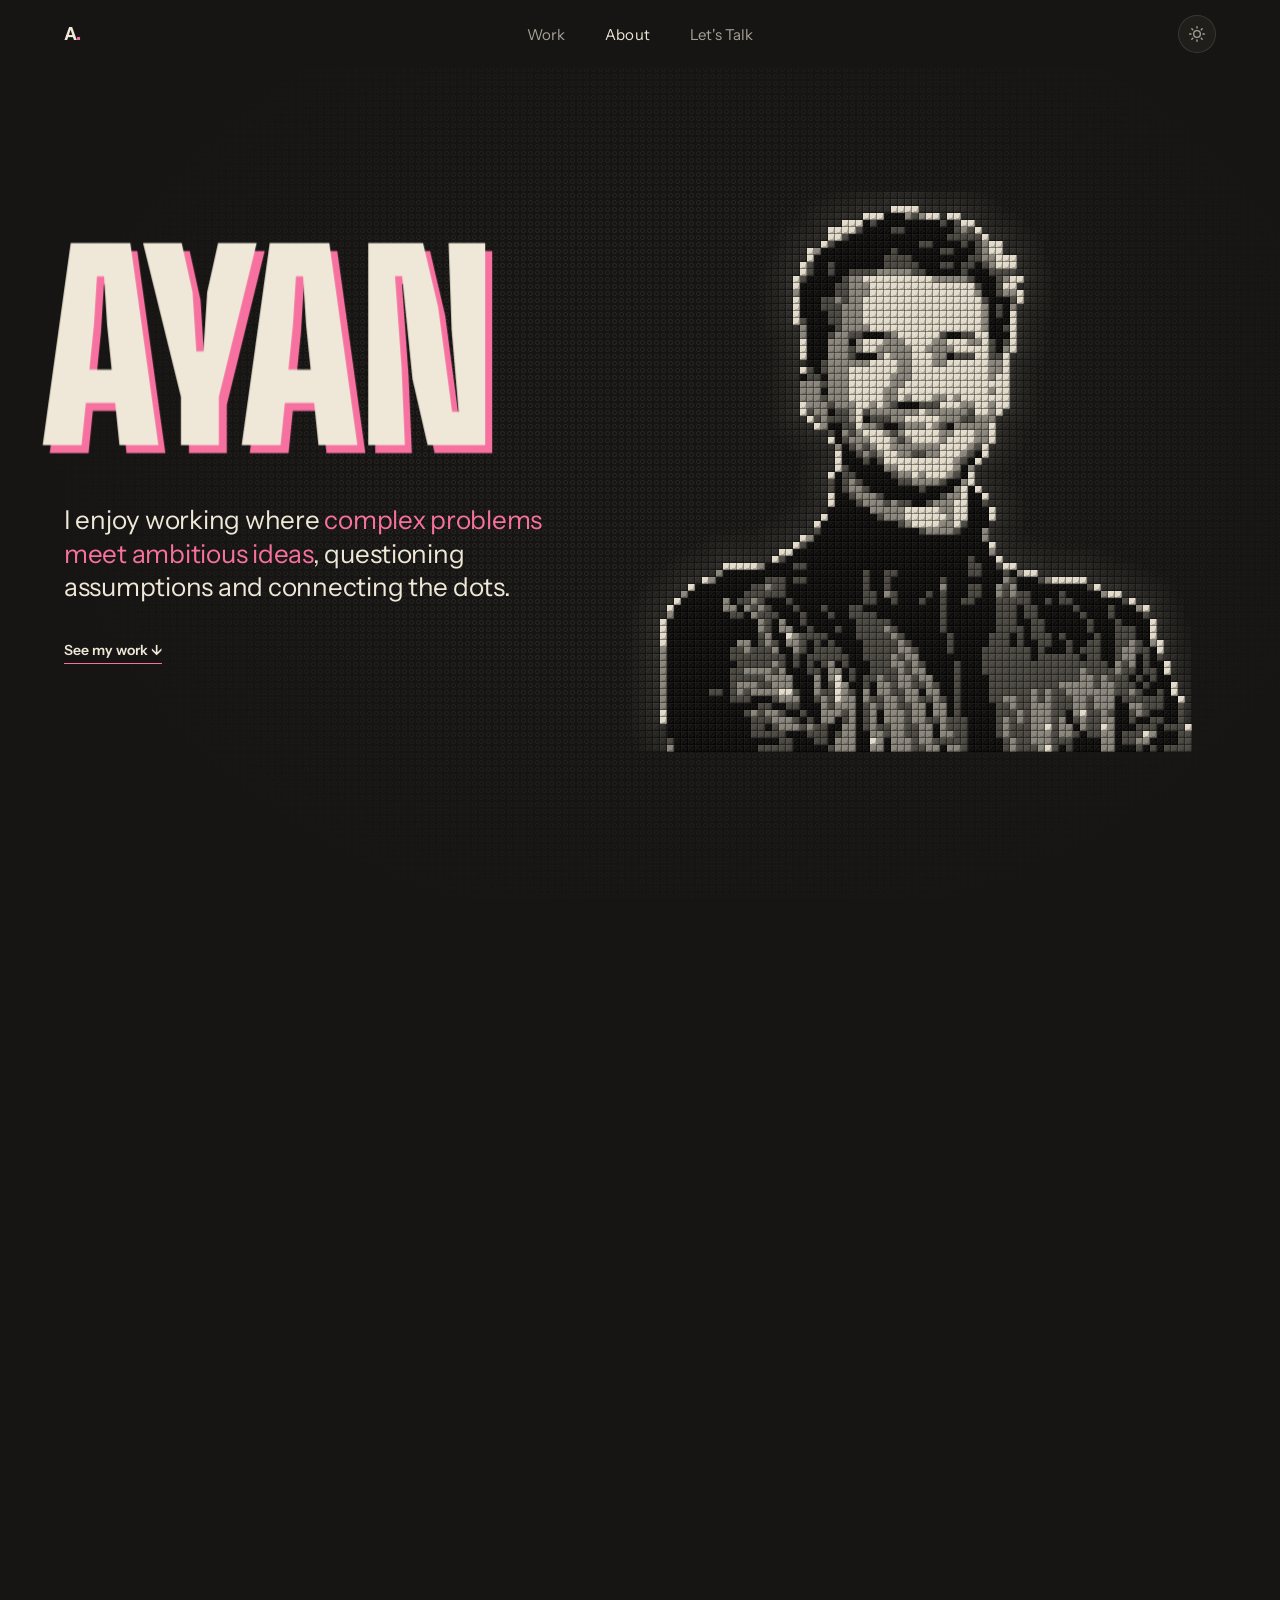
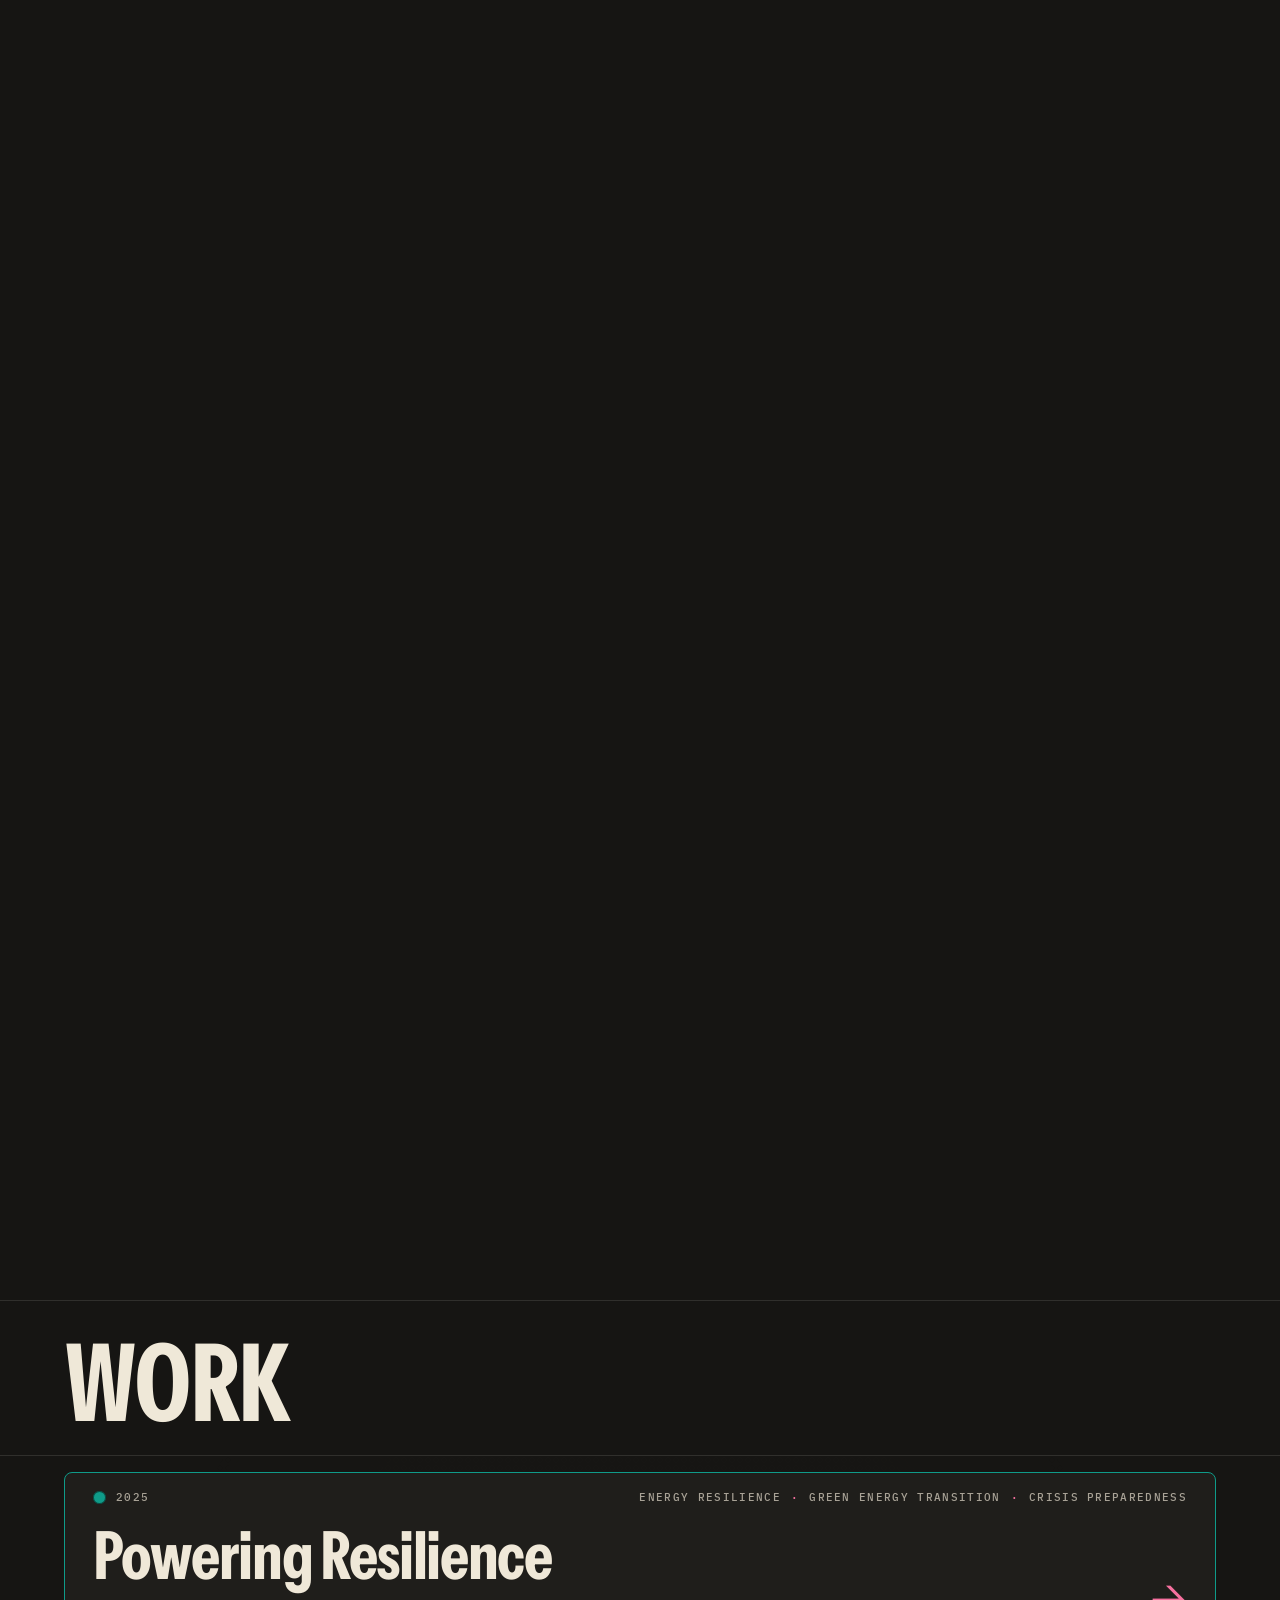
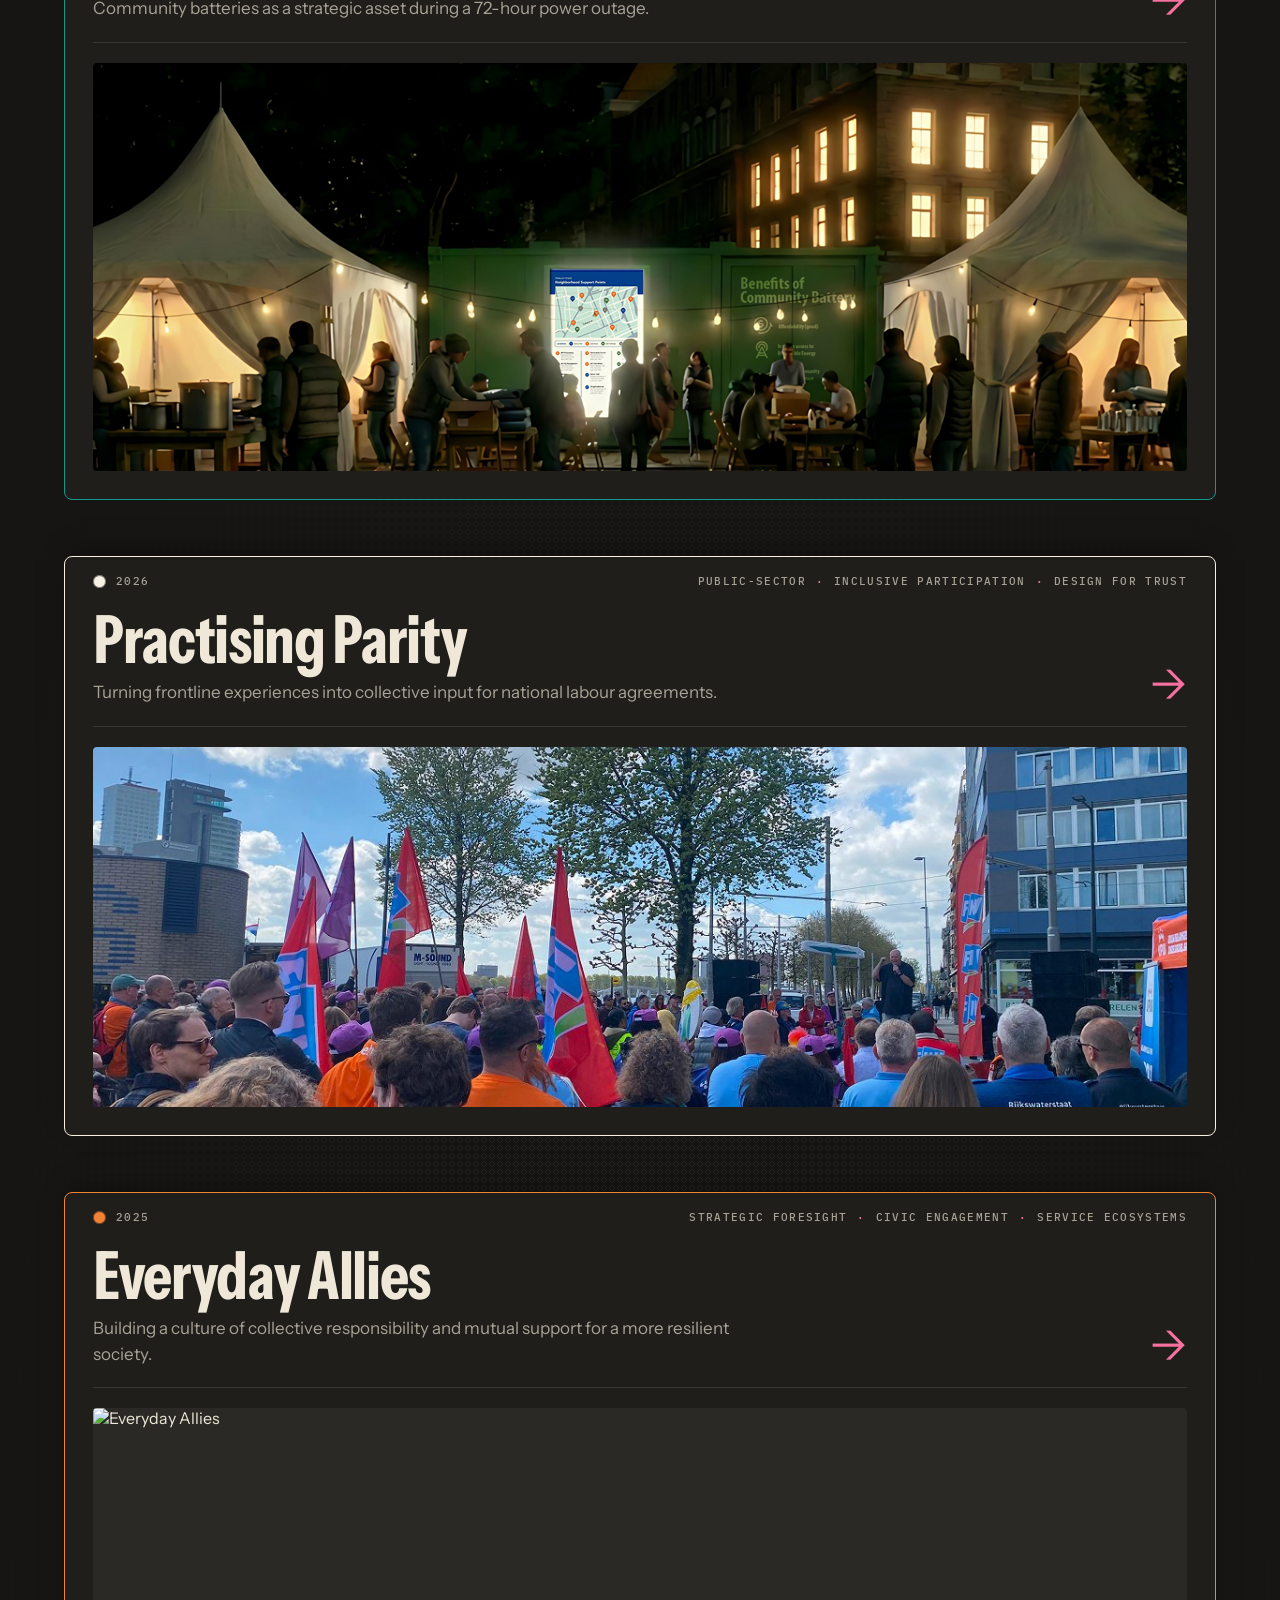
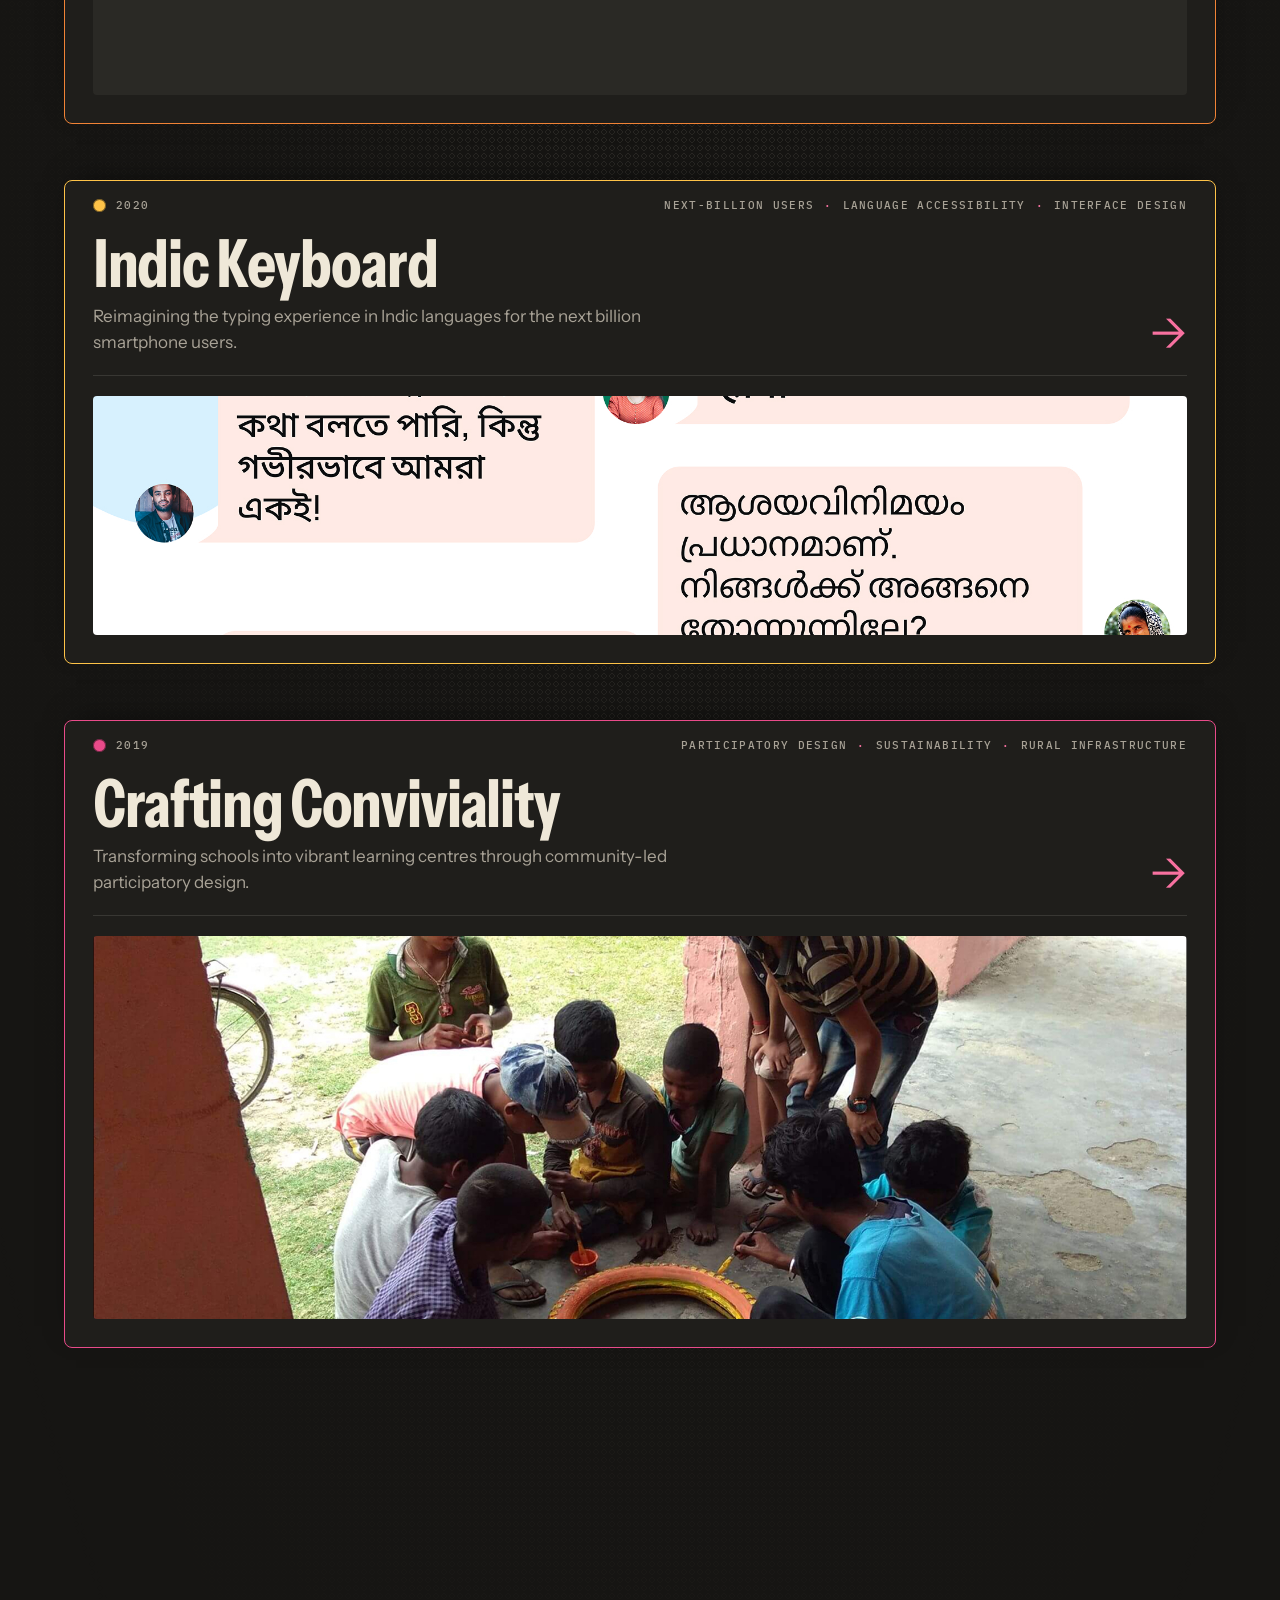
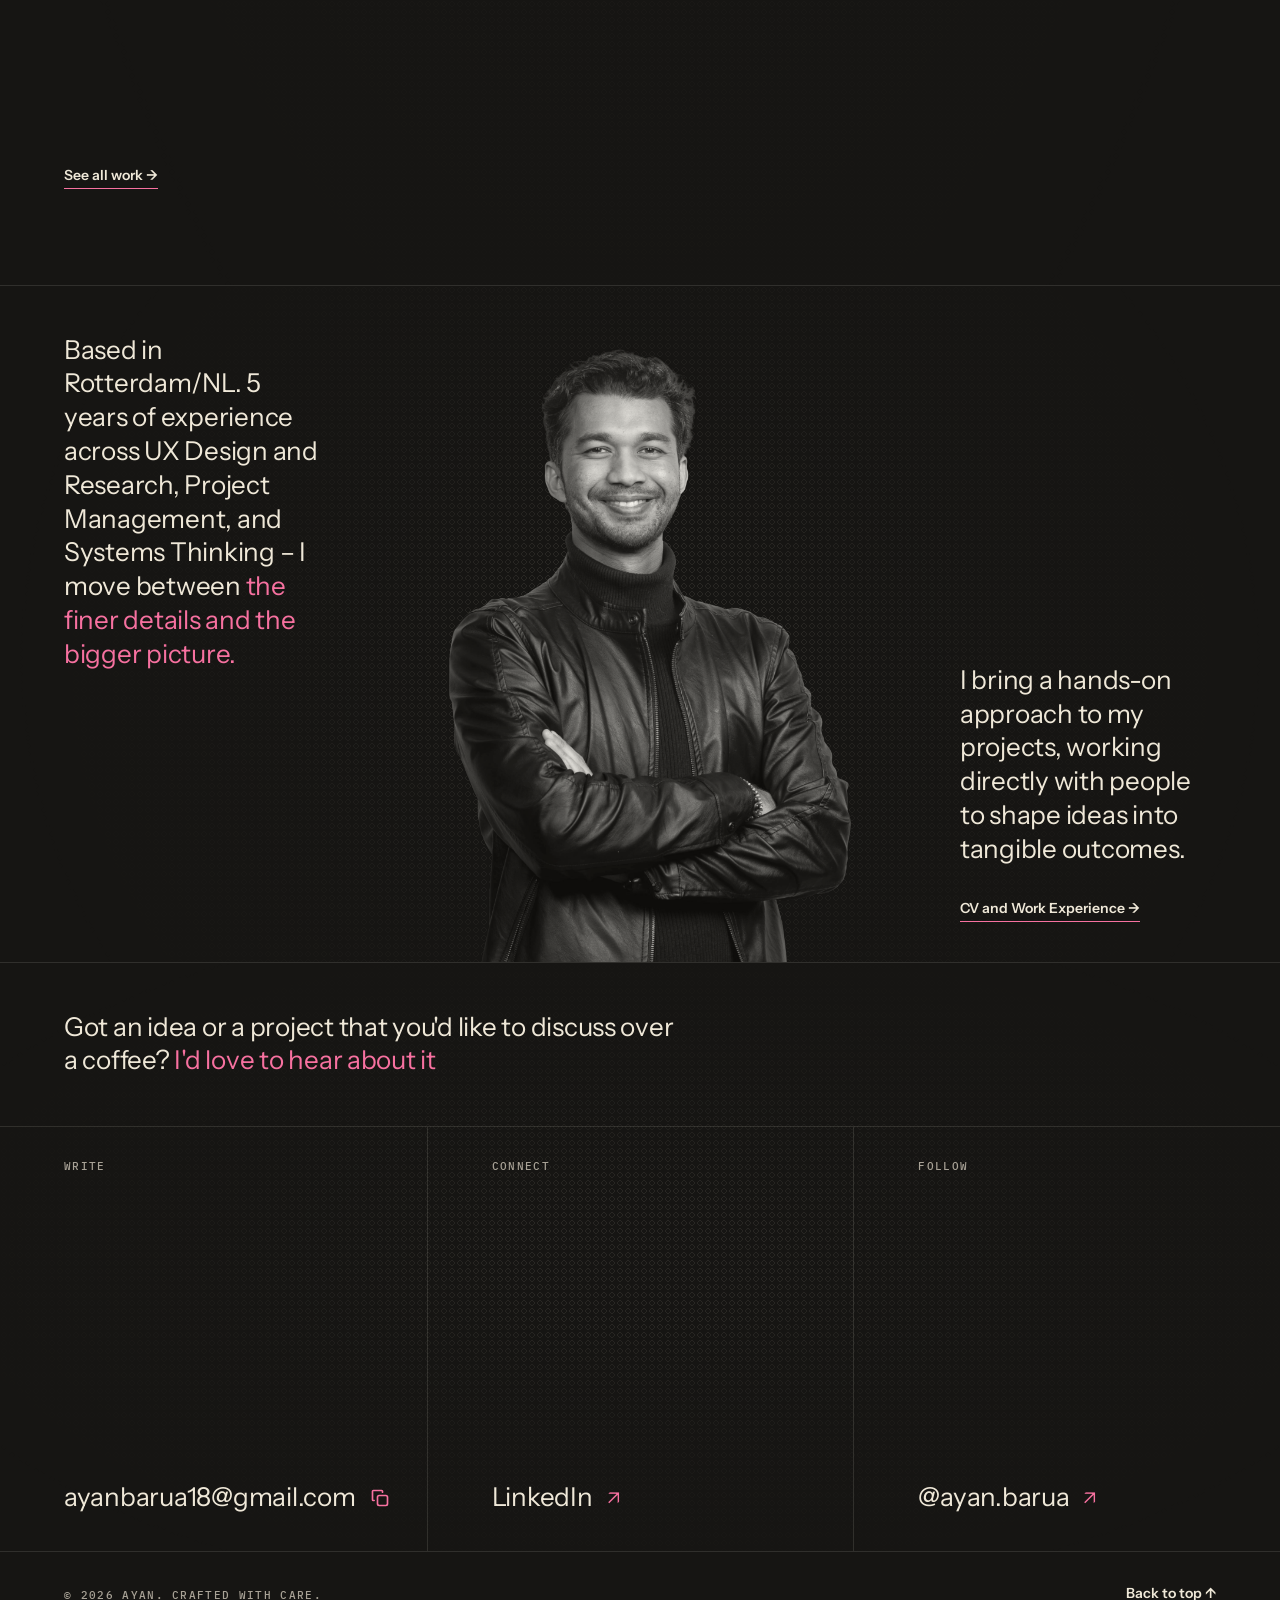
==== commit f09e2f80: "Add Everyday Allies case study; replace Belcorp in work listings New case study page with an ecosyst" ====
--- a/index.html
+++ b/index.html
@@ -632,13 +632,13 @@
         <div class="work-card-media"><img src="images/projects/frontline-voices/thumbnail.jpg" alt="Practising Parity" draggable="false" /></div>
         <div class="work-card-dim" aria-hidden="true"></div>
       </a>
-      <a class="work-card" href="projects/belcorp-innovation.html" style="--i: 2; --card-accent: var(--brick-orange)" aria-label="View Belcorp Innovation case study">
-        <div class="work-card-strip"><span>2024</span><ul class="work-card-tags"><li>Change Management</li><li>Sustainable Expansion</li><li>Operational Transformation</li></ul></div>
+      <a class="work-card" href="projects/everyday-allies.html" style="--i: 2; --card-accent: var(--brick-orange)" aria-label="View Everyday Allies case study">
+        <div class="work-card-strip"><span>2025</span><ul class="work-card-tags"><li>Strategic Foresight</li><li>Civic Engagement</li><li>Service Ecosystems</li></ul></div>
         <div class="work-card-head">
-          <div><h3 class="work-card-title">Belcorp Innovation</h3><p class="work-card-line">A holistic sales innovation strategy for Belcorp in an evolving beauty and personal care market.</p></div>
+          <div><h3 class="work-card-title">Everyday Allies</h3><p class="work-card-line">Building a culture of collective responsibility and mutual support for a more resilient society.</p></div>
           <span class="work-card-arrow" aria-hidden="true">→</span>
         </div>
-        <div class="work-card-media"><img src="images/projects/belcorp-innovation/thumbnail.jpg" alt="Belcorp Innovation" draggable="false" /></div>
+        <div class="work-card-media"><img src="images/projects/everyday-allies/thumbnail.jpg" alt="Everyday Allies" draggable="false" /></div>
         <div class="work-card-dim" aria-hidden="true"></div>
       </a>
       <a class="work-card" href="projects/indic-keyboard.html" style="--i: 3; --card-accent: var(--brick-yellow)" aria-label="View Indic Keyboard case study">
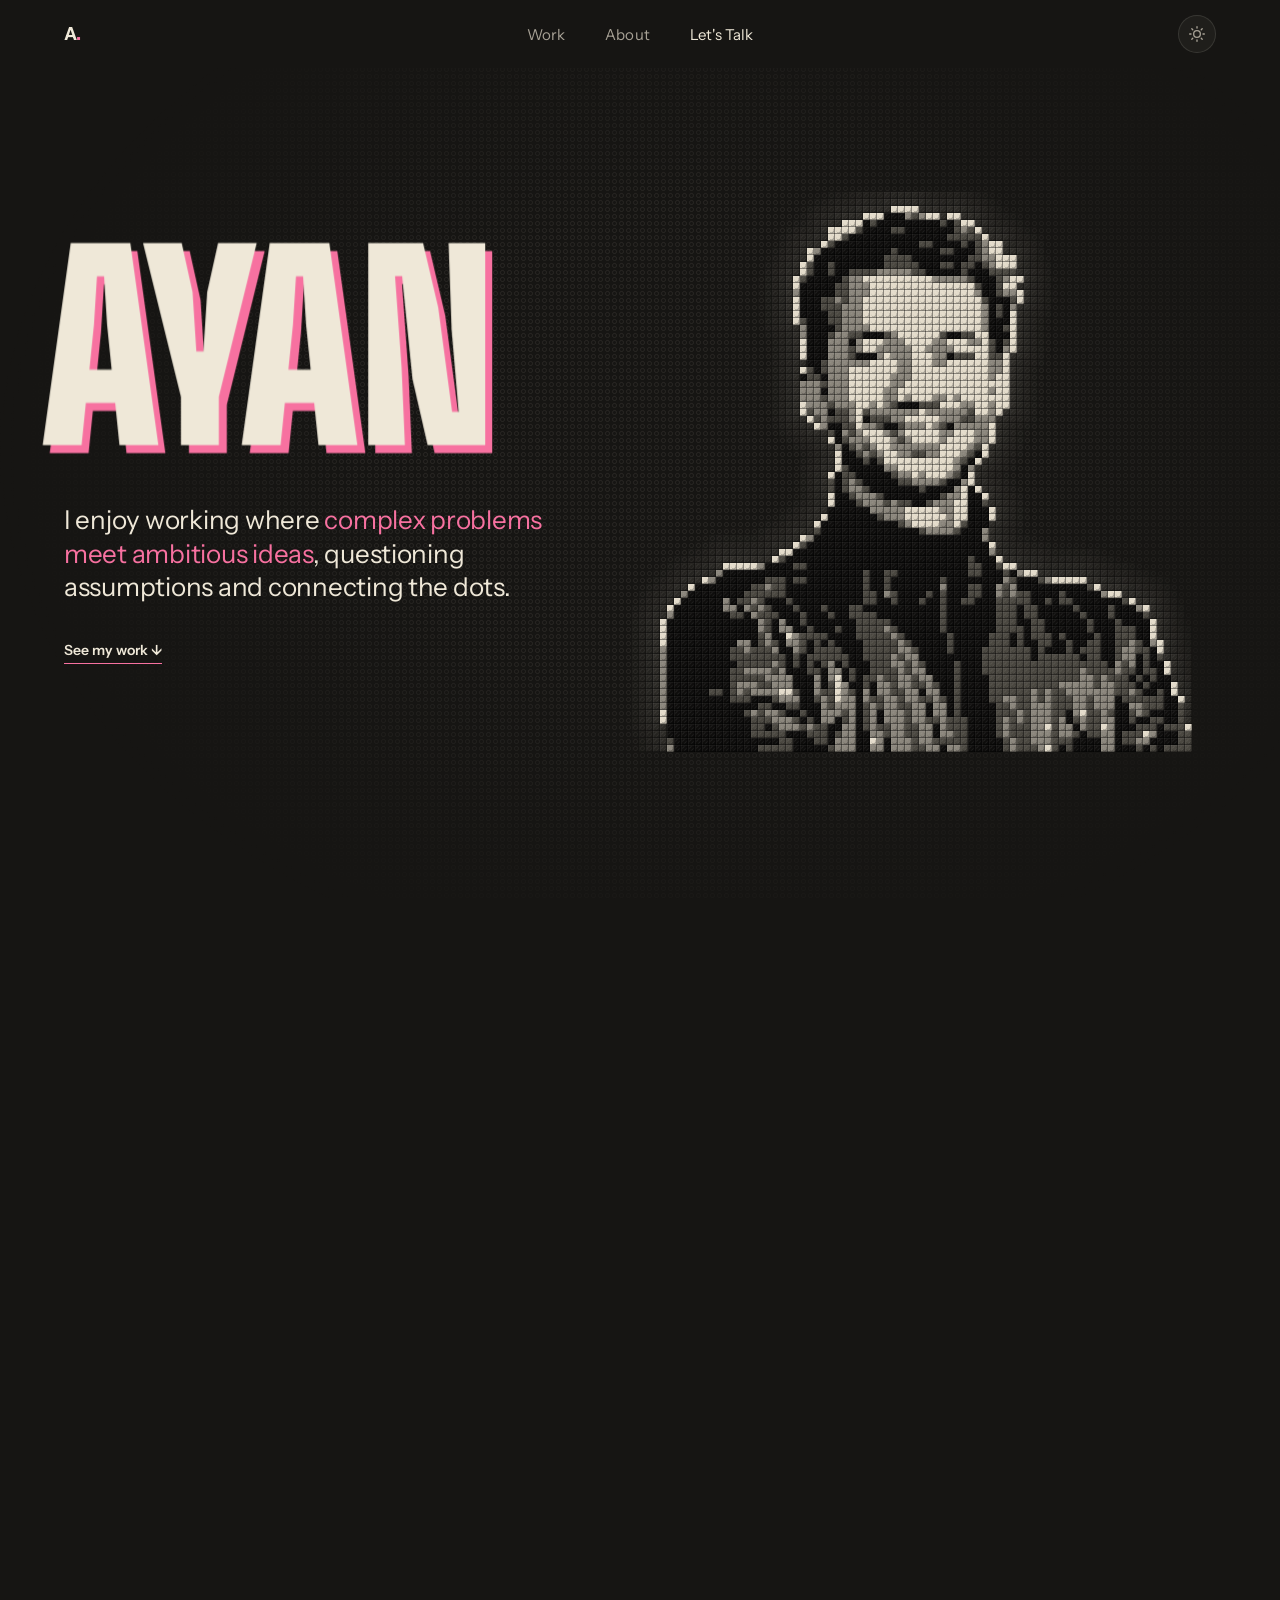
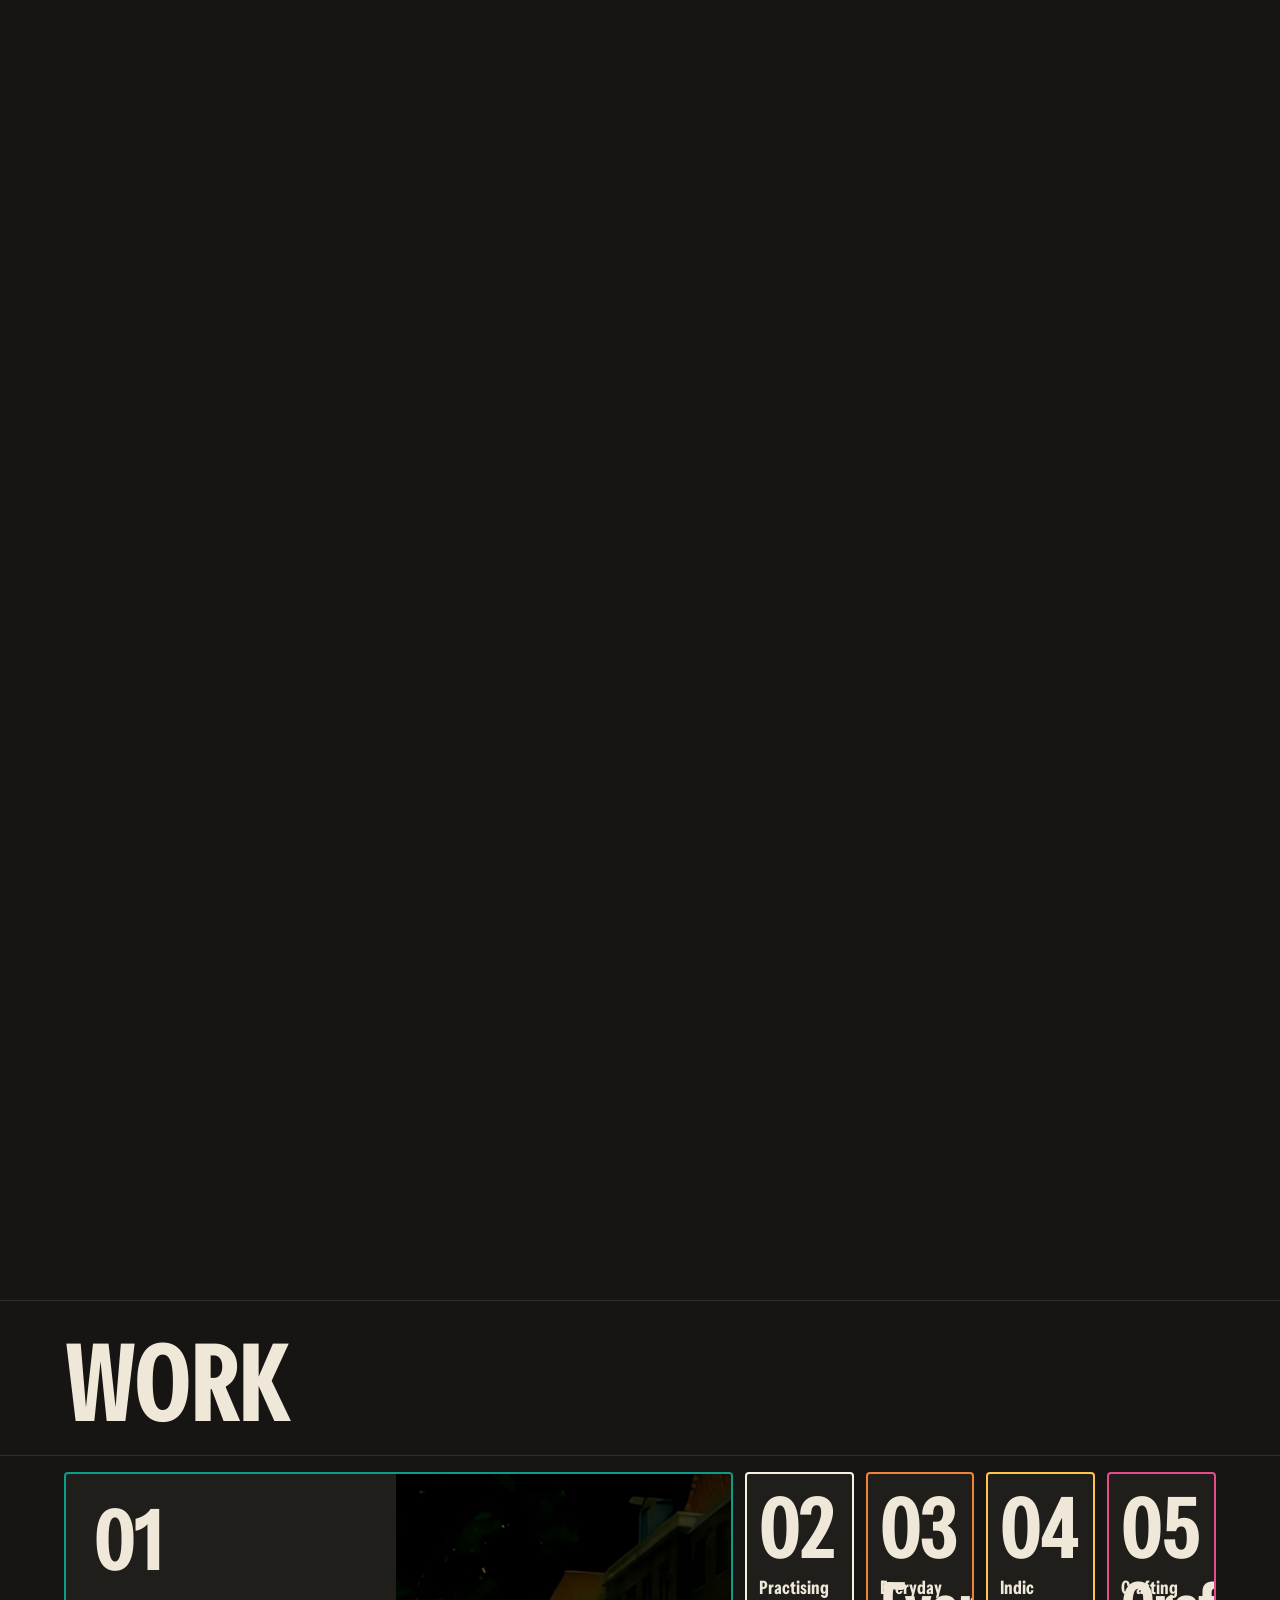
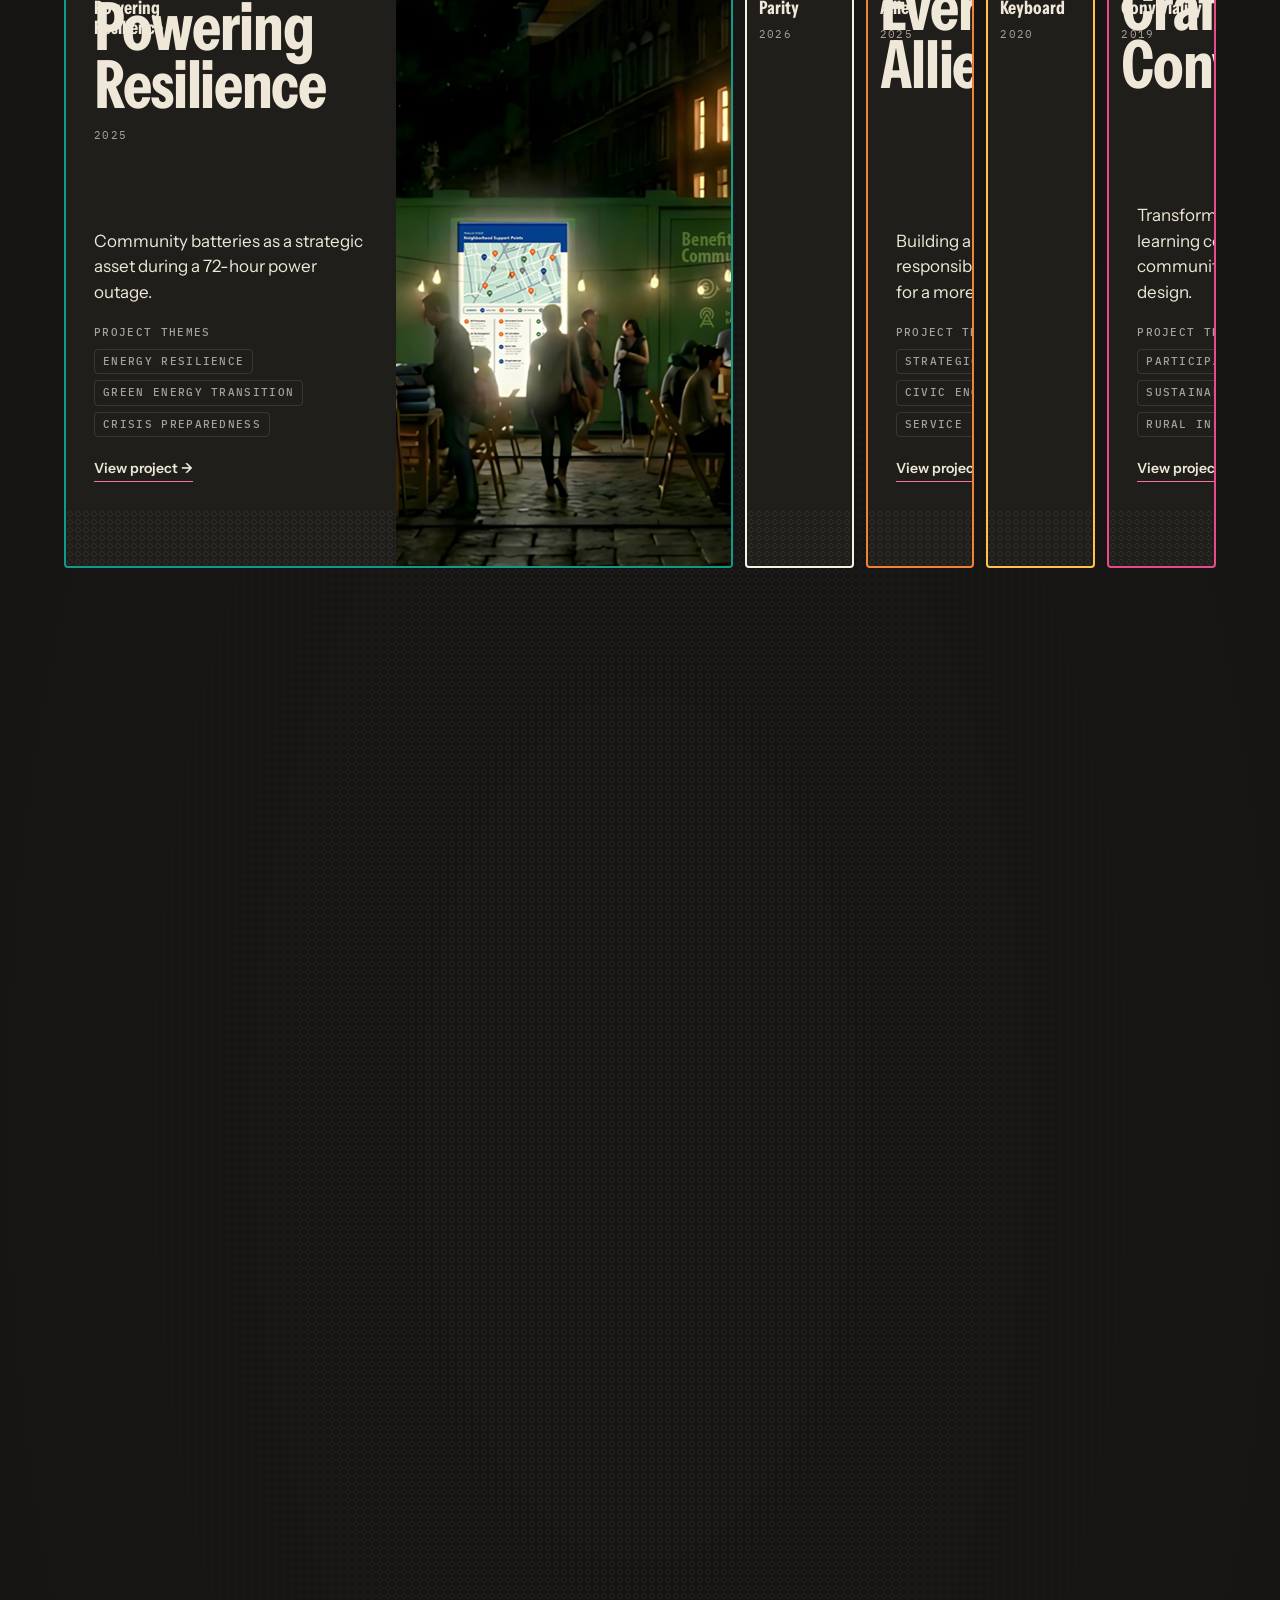
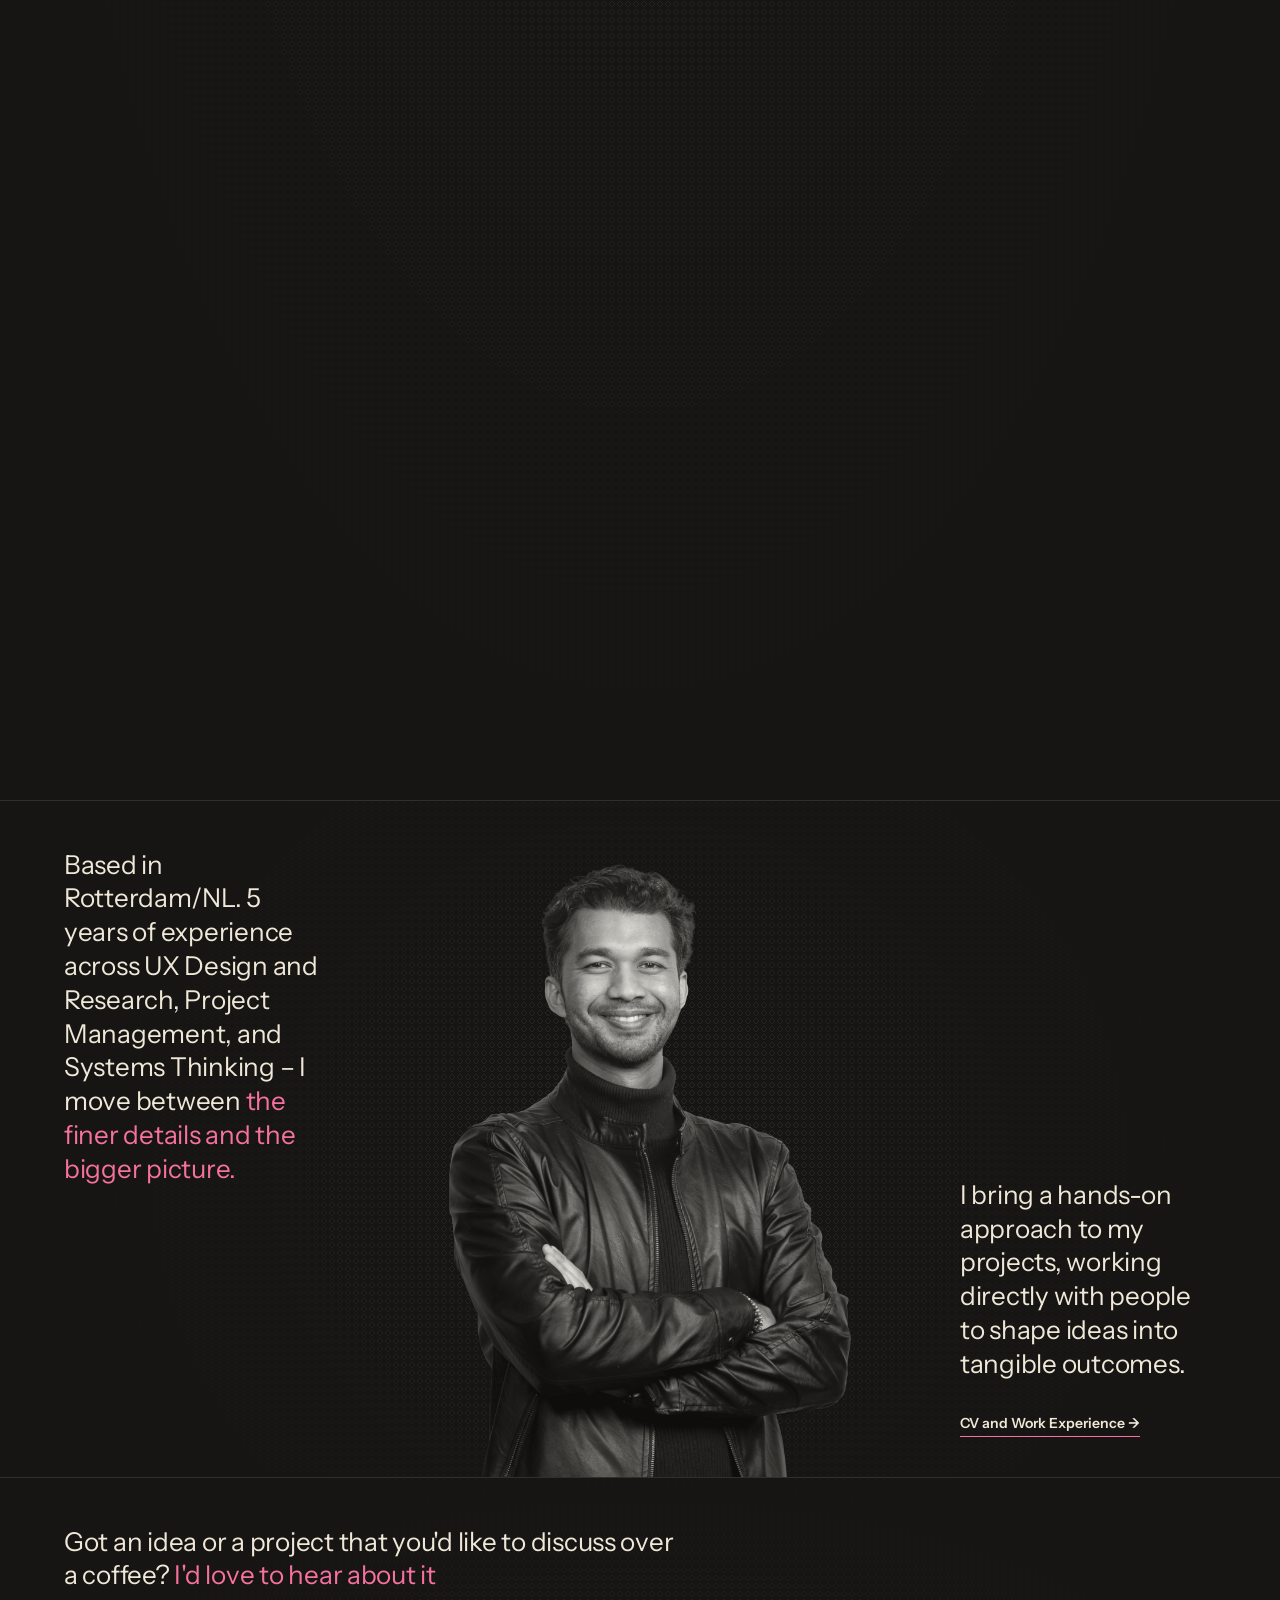
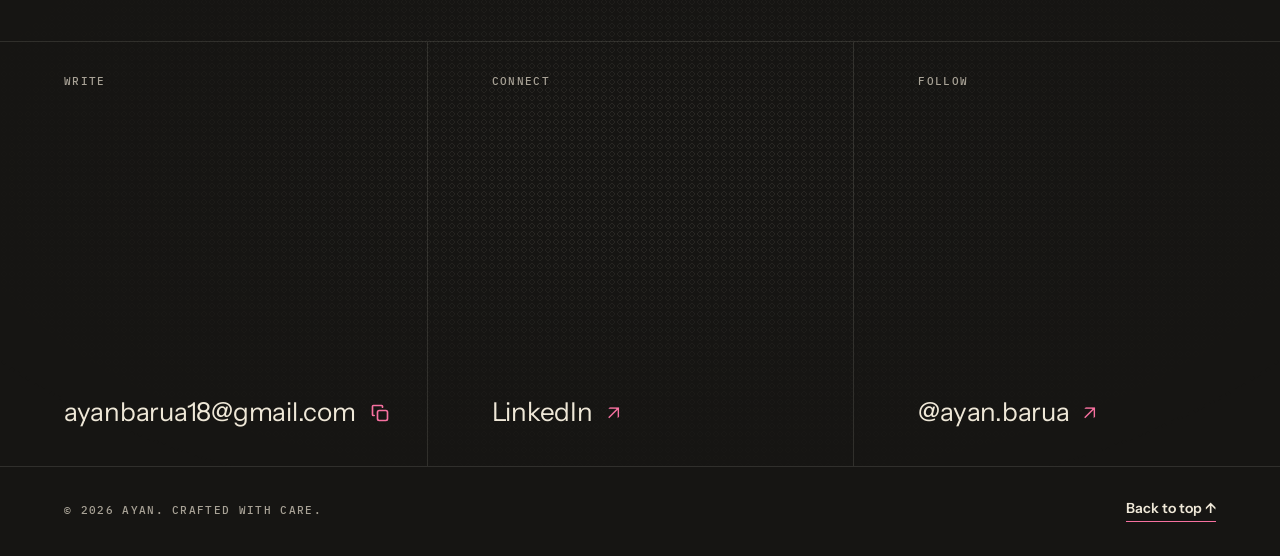
==== commit 67f32638: "Work section: new shelf layout with project spines Replace the stacking cards on the landing page wi" ====
--- a/index.html
+++ b/index.html
@@ -375,6 +375,206 @@
       .section-label-note { display: none; }
     }
     @media (prefers-reduced-motion: reduce) { .work-card { transform: none !important; } }
+
+    /* ═══════════════════════════════════════════════════════════════
+       SELECTED WORK — shelf (data-work-layout="shelf", 1280px and up)
+       A row of project cards. A closed card is a spine (the card
+       compressed); the open one widens into the full card. One is open
+       at a time, driven by scroll. Below 1280px, or with
+       data-work-layout="stack", the stacking cards above are used
+       instead and this markup is display:none.
+       Brick colours appear only as card strokes, never as text,
+       fills or texture.
+       ═══════════════════════════════════════════════════════════════ */
+    .work-shelf { display: none; }
+    @media (min-width: 1280px) {
+      .work-section[data-work-layout="shelf"] .work-stack,
+      .work-section[data-work-layout="shelf"] .work-all-wrap { display: none; }
+      .work-section[data-work-layout="shelf"] .work-shelf { display: block; }
+    }
+    .work-shelf {
+      --shelf-gap: 12px;
+      --shelf-step: 50vh;
+      --shelf-dur: 0.5s;                 /* width change */
+      --shelf-ease: var(--ease-scene);   /* ease-in-out: no snap, no creep */
+      --shelf-out: 0.12s;                /* closing card's body fade-out */
+      --shelf-stroke: 2px;
+      --shelf-pad: 12px;                 /* closed spine: side padding */
+      --shelf-pad-top: 16px;             /* closed spine: top padding */
+      --shelf-pad-open: 28px;            /* open card: padding on every side of the text */
+      --shelf-band: 56px;                /* stud band height */
+      position: relative; z-index: 1;
+      /* pinned row + four steps of scroll (01 at the start, 05 at the end).
+         Sized off the label bar only, not the header, so the row never
+         resizes when the header slides away */
+      height: calc(100vh - var(--label-bar-h, 134px) + 4 * var(--shelf-step));
+    }
+    .shelf-pin {
+      position: sticky; top: var(--sidebar-top, 168px);
+      height: calc(100vh - var(--label-bar-h, 134px)); box-sizing: border-box;
+      padding: 16px var(--page-gutter) 32px;
+    }
+    .shelf-row { display: flex; height: 100%; container-type: inline-size; }
+
+    /* The project: one stroked card, clipped to its current width */
+    .shelf-item {
+      position: relative; flex: 0 0 var(--spine-w); min-width: 0; overflow: hidden; box-sizing: border-box;
+      border: var(--shelf-stroke) solid var(--brick); border-radius: var(--radius-s);
+      background: var(--surface); color: var(--text);
+      transition: flex-grow var(--shelf-dur) var(--shelf-ease);
+    }
+    .shelf-item + .shelf-item { margin-left: var(--shelf-gap); }
+    .shelf-item.is-open { flex-grow: 1; }
+    /* the item clips its content, so the focus ring is drawn on the item */
+    .shelf-item:has(.shelf-spine:focus-visible) { outline: 2px solid var(--focus-ring); outline-offset: 3px; }
+    .shelf-spine:focus-visible { outline: none; }
+
+    /* Fixed at the open width: the card is revealed, never squashed */
+    .shelf-card {
+      display: grid; grid-template-columns: max(42%, 330px) 1fr; height: 100%;
+      /* the open card = the row minus the four closed spines and their gaps, inside its stroke */
+      width: calc(100cqw - 4 * var(--spine-w) - 4 * var(--shelf-gap) - 2 * var(--shelf-stroke));
+    }
+    /* last step: the "All projects" spine takes one more spine and gap */
+    .shelf-row[data-step="4"] .shelf-card { width: calc(100cqw - 5 * var(--spine-w) - 5 * var(--shelf-gap) - 2 * var(--shelf-stroke)); }
+    .shelf-col { display: flex; flex-direction: column; min-width: 0; min-height: 0; }
+
+    /* Head: number, title, year. Same elements and padding in both states */
+    .shelf-head { margin: 0; font-size: inherit; font-weight: inherit; }
+    .shelf-spine {
+      display: flex; flex-direction: column; align-items: flex-start; width: 100%; box-sizing: border-box;
+      margin: 0; padding: var(--shelf-pad-top) var(--shelf-pad) 0; appearance: none; border: 0; background: none;
+      color: inherit; font: inherit; text-align: left; cursor: pointer;
+      transition: padding var(--shelf-dur) var(--shelf-ease);
+    }
+    /* closed: the whole spine is the button */
+    .shelf-item:not(.is-open) .shelf-spine::after { content: ''; position: absolute; inset: 0; z-index: 1; }
+    /* open: the head breathes out to the card's padding as the card widens */
+    .shelf-item.is-open .shelf-spine { cursor: default; padding: var(--shelf-pad-open) var(--shelf-pad-open) 0; }
+    .shelf-num {
+      font-family: var(--font-sans); font-weight: 700; font-stretch: var(--stretch-condensed);
+      font-size: var(--type-spine-num); line-height: 0.9; letter-spacing: var(--tracking-display);
+    }
+    /* Two copies of the title in one cell, crossfading; the box height
+       follows the visible copy (measured by the shelf script), so the year
+       glides down with it */
+    .shelf-title {
+      display: grid; grid-template-columns: 100%; align-items: start; width: 100%; margin-top: 12px;
+      height: var(--title-s-h, auto);
+      transition: height var(--shelf-dur) var(--shelf-ease), margin-top var(--shelf-dur) var(--shelf-ease);
+    }
+    .shelf-item.is-open .shelf-title { height: var(--title-l-h, auto); margin-top: 20px; }
+    .shelf-title > span {
+      grid-area: 1 / 1; font-family: var(--font-sans); font-weight: 700; font-stretch: var(--stretch-condensed);
+      transition: opacity calc(var(--shelf-dur) * 0.5) ease;
+    }
+    /* Closed title: one word per line (min-content breaks at every space), two lines */
+    .shelf-title-s { width: min-content; font-size: var(--type-spine-title); line-height: 1.05; }
+    /* the large copy keeps the open width in both states, so the height measured while closed is its open height */
+    .shelf-title-l { width: calc(100% - 2 * (var(--shelf-pad-open) - var(--shelf-pad))); }
+    .shelf-item.is-open .shelf-title-l { width: 100%; }
+    .shelf-title-l { font-size: var(--type-display-m); line-height: 0.86; letter-spacing: var(--tracking-display); opacity: 0; }
+    .shelf-item.is-open .shelf-title-s { opacity: 0; }
+    .shelf-item.is-open .shelf-title-l { opacity: 1; }
+    .shelf-year { margin-top: 10px; font-family: var(--font-mono); font-size: var(--type-caption); line-height: 1.4; letter-spacing: var(--tracking-caption); color: var(--text-muted); transition: margin-top var(--shelf-dur) var(--shelf-ease); }
+    .shelf-item.is-open .shelf-year { margin-top: 16px; }
+
+    /* Body: one-liner, themes, link. Fades out quickly as the card starts
+       closing; fades in ~40% into the width change when opening */
+    .shelf-body {
+      margin-top: auto; padding: 24px var(--shelf-pad-open) 0;
+      opacity: 0; visibility: hidden;
+      transition: opacity var(--shelf-out) linear, visibility 0s linear var(--shelf-out);
+    }
+    .shelf-item.is-open .shelf-body {
+      opacity: 1; visibility: visible;
+      transition: opacity 0.3s ease calc(var(--shelf-dur) * 0.4), visibility 0s;
+    }
+    .shelf-line { margin: 0; font-size: var(--type-body-l); line-height: 1.5; }
+    .shelf-themes-label {
+      margin: 20px 0 0; font-family: var(--font-mono); font-size: var(--type-caption); font-weight: 500;
+      line-height: 1.4; letter-spacing: var(--tracking-caption); text-transform: uppercase; color: var(--text-muted);
+    }
+    .shelf-chips { list-style: none; margin: 8px 0 0; padding: 0; display: flex; flex-wrap: wrap; gap: 6px; }
+    .shelf-chips li {
+      padding: 4px 8px; border: 1px solid var(--border); border-radius: var(--radius-s);
+      font-family: var(--font-mono); font-size: var(--type-caption); font-weight: 500; line-height: 1.4;
+      letter-spacing: var(--tracking-caption); text-transform: uppercase; color: var(--text-muted);
+    }
+    /* The site's text link (.work-all) with the arrow nudging right */
+    .shelf-link { margin-top: 22px; }
+    .shelf-link span { display: inline-block; transition: transform var(--dur-fast) var(--ease-spring); }
+    .shelf-link:hover span { transform: translateX(4px); }
+
+    /* Stud band: the site's stud texture in its own neutral colour.
+       --stud-pattern is redeclared here (same formula as tokens/effects.css)
+       because the token resolves --stud-line at :root */
+    .shelf-studs {
+      flex: none; height: var(--shelf-band); margin-top: 28px;
+      --stud-pattern: radial-gradient(circle at center,
+        transparent calc(var(--stud-size) * 0.255),
+        var(--stud-line) calc(var(--stud-size) * 0.255),
+        var(--stud-line) calc(var(--stud-size) * 0.345),
+        transparent calc(var(--stud-size) * 0.345));
+      background-image: var(--stud-pattern); background-size: var(--stud-size) var(--stud-size);
+    }
+
+    /* Image: full bleed to the card's stroke on top, right and bottom */
+    .shelf-media {
+      position: relative; min-width: 0; overflow: hidden; visibility: hidden;
+      background-color: var(--surface-sunken);
+      background-image: repeating-linear-gradient(135deg, var(--stud-line) 0 1px, transparent 1px 12px);
+      transition: visibility 0s linear var(--shelf-dur);
+    }
+    .shelf-item.is-open .shelf-media { visibility: visible; transition-delay: 0s; }
+    .shelf-media img { position: absolute; inset: 0; width: 100%; height: 100%; object-fit: cover; display: block; }
+    /* Missing image: striped placeholder and a note instead of a broken-image icon */
+    .shelf-media.is-missing img { display: none; }
+    .shelf-media.is-missing::after {
+      content: 'Image coming soon'; position: absolute; inset: 0; display: grid; place-items: center;
+      font-family: var(--font-mono); font-size: var(--type-caption); letter-spacing: var(--tracking-caption);
+      text-transform: uppercase; color: var(--text-muted);
+    }
+
+    /* "All projects": the same spine model with the faintest stroke.
+       A link to work.html; slides in when project 05 opens */
+    .shelf-all {
+      flex: 0 0 0; min-width: 0; margin-left: 0; overflow: hidden; visibility: hidden; color: var(--text);
+      transition: flex-basis var(--shelf-dur) var(--shelf-ease),
+                  margin-left var(--shelf-dur) var(--shelf-ease),
+                  visibility 0s linear var(--shelf-dur);
+    }
+    .shelf-row[data-step="4"] .shelf-all { flex-basis: var(--spine-w); margin-left: var(--shelf-gap); visibility: visible; transition-delay: 0s; }
+    .shelf-all:hover { color: var(--text); }
+    .shelf-all-inner {
+      display: flex; flex-direction: column; width: var(--spine-w); height: 100%; box-sizing: border-box;
+      /* 1px stroke + 17px = the project cards' 2px stroke + 16px */
+      padding-top: 17px; border: 1px solid var(--border); border-radius: var(--radius-s); background: var(--surface);
+    }
+    .shelf-all-inner > .shelf-all-arrow, .shelf-all-inner > .shelf-title-s { margin-left: calc(var(--shelf-pad) + 1px); }
+    /* the old work cards' arrow, in the number's box so the title lines up with the project titles */
+    .shelf-all-arrow { display: flex; align-items: center; height: calc(var(--type-spine-num) * 0.9); }
+    .shelf-all:hover .shelf-all-arrow { transform: translateX(8px); }
+    .shelf-all-inner > .shelf-title-s { margin-top: 12px; }
+    .shelf-all-inner > .shelf-studs { margin-top: auto; }
+
+    /* Short windows: a shorter stud band and a tighter card, so the text column fits */
+    @media (max-height: 760px) {
+      .work-shelf { --shelf-band: 32px; }
+      .shelf-body { padding-top: 12px; }
+      .shelf-line { font-size: var(--type-body); line-height: 1.45; }
+      .shelf-themes-label { margin-top: 12px; }
+      .shelf-link { margin-top: 14px; }
+      .shelf-studs { margin-top: 10px; }
+      /* a wider text column: the one-liner and chips wrap less */
+      .shelf-card { grid-template-columns: max(50%, 380px) 1fr; }
+    }
+    /* Laptop viewports with browser chrome (~650–700px tall): the open title steps down one size */
+    @media (max-height: 700px) { .shelf-title-l { font-size: var(--type-display-s); } }
+    @media (prefers-reduced-motion: reduce) {
+      .shelf-item, .shelf-title, .shelf-title > span, .shelf-body, .shelf-item.is-open .shelf-body,
+      .shelf-media, .shelf-all, .shelf-link span, .shelf-all-arrow, .shelf-spine, .shelf-year { transition: none; }
+    }
 
     /* ═══════════════════════════════════════════════════════════════
        ABOUT SECTION
@@ -612,7 +812,10 @@
   <!-- ══════════════════════════════════════════════════════════
        SELECTED WORK
        ══════════════════════════════════════════════════════════ -->
-  <section class="work-section" id="work" aria-label="Selected Work">
+  <!-- Layout switch: data-work-layout="shelf" (spines, 1280px and up) or "stack" (stacking cards).
+       Below 1280px the stack is always used. -->
+  <section class="work-section" id="work" aria-label="Selected Work" data-work-layout="shelf">
+    <!-- Project content lives in both layouts; update both when projects change. -->
     <div class="work-stack" id="workStack">
       <a class="work-card" href="projects/powering-resilience.html" style="--i: 0; --card-accent: var(--brick-green)" aria-label="View Powering Resilience case study">
         <div class="work-card-strip"><span>2025</span><ul class="work-card-tags"><li>Energy Resilience</li><li>Green Energy Transition</li><li>Crisis Preparedness</li></ul></div>
@@ -661,6 +864,126 @@
       </a>
       <div class="work-stack-end" aria-hidden="true"></div>
     </div>
+
+    <div class="work-shelf" id="workShelf">
+      <div class="shelf-pin">
+        <div class="shelf-row" data-step="0">
+          <div class="shelf-item is-open" style="--brick: var(--brick-green)">
+            <div class="shelf-card">
+              <div class="shelf-col">
+                <h3 class="shelf-head">
+                  <button class="shelf-spine" type="button" aria-label="Powering Resilience" aria-controls="shelfBody1" aria-expanded="true">
+                    <span class="shelf-num">01</span>
+                    <span class="shelf-title"><span class="shelf-title-s">Powering Resilience</span><span class="shelf-title-l" aria-hidden="true">Powering Resilience</span></span>
+                    <span class="shelf-year">2025</span>
+                  </button>
+                </h3>
+                <div class="shelf-body" id="shelfBody1">
+                  <p class="shelf-line">Community batteries as a strategic asset during a 72-hour power outage.</p>
+                  <p class="shelf-themes-label">Project themes</p>
+                  <ul class="shelf-chips"><li>Energy Resilience</li><li>Green Energy Transition</li><li>Crisis Preparedness</li></ul>
+                  <a class="work-all shelf-link" href="projects/powering-resilience.html">View project <span aria-hidden="true">→</span></a>
+                </div>
+                <span class="shelf-studs" aria-hidden="true"></span>
+              </div>
+              <div class="shelf-media"><img src="images/projects/powering-resilience/hero-night.jpg" alt="Powering Resilience: the community battery lighting a neighbourhood support point during a blackout" draggable="false" /></div>
+            </div>
+          </div>
+          <div class="shelf-item" style="--brick: var(--brick-white)">
+            <div class="shelf-card">
+              <div class="shelf-col">
+                <h3 class="shelf-head">
+                  <button class="shelf-spine" type="button" aria-label="Practising Parity" aria-controls="shelfBody2" aria-expanded="false">
+                    <span class="shelf-num">02</span>
+                    <span class="shelf-title"><span class="shelf-title-s">Practising Parity</span><span class="shelf-title-l" aria-hidden="true">Practising Parity</span></span>
+                    <span class="shelf-year">2026</span>
+                  </button>
+                </h3>
+                <div class="shelf-body" id="shelfBody2">
+                  <p class="shelf-line">Turning frontline experiences into collective input for national labour agreements.</p>
+                  <p class="shelf-themes-label">Project themes</p>
+                  <ul class="shelf-chips"><li>Public-sector</li><li>Inclusive Participation</li><li>Design for Trust</li></ul>
+                  <a class="work-all shelf-link" href="projects/practising-parity.html">View project <span aria-hidden="true">→</span></a>
+                </div>
+                <span class="shelf-studs" aria-hidden="true"></span>
+              </div>
+              <div class="shelf-media"><img src="images/projects/frontline-voices/thumbnail.jpg" alt="Practising Parity" draggable="false" /></div>
+            </div>
+          </div>
+          <div class="shelf-item" style="--brick: var(--brick-orange)">
+            <div class="shelf-card">
+              <div class="shelf-col">
+                <h3 class="shelf-head">
+                  <button class="shelf-spine" type="button" aria-label="Everyday Allies" aria-controls="shelfBody3" aria-expanded="false">
+                    <span class="shelf-num">03</span>
+                    <span class="shelf-title"><span class="shelf-title-s">Everyday Allies</span><span class="shelf-title-l" aria-hidden="true">Everyday Allies</span></span>
+                    <span class="shelf-year">2025</span>
+                  </button>
+                </h3>
+                <div class="shelf-body" id="shelfBody3">
+                  <p class="shelf-line">Building a culture of collective responsibility and mutual support for a more resilient society.</p>
+                  <p class="shelf-themes-label">Project themes</p>
+                  <ul class="shelf-chips"><li>Strategic Foresight</li><li>Civic Engagement</li><li>Service Ecosystems</li></ul>
+                  <a class="work-all shelf-link" href="projects/everyday-allies.html">View project <span aria-hidden="true">→</span></a>
+                </div>
+                <span class="shelf-studs" aria-hidden="true"></span>
+              </div>
+              <div class="shelf-media"><img src="images/projects/everyday-allies/thumbnail.jpg" alt="Everyday Allies" draggable="false" /></div>
+            </div>
+          </div>
+          <div class="shelf-item" style="--brick: var(--brick-yellow)">
+            <div class="shelf-card">
+              <div class="shelf-col">
+                <h3 class="shelf-head">
+                  <button class="shelf-spine" type="button" aria-label="Indic Keyboard" aria-controls="shelfBody4" aria-expanded="false">
+                    <span class="shelf-num">04</span>
+                    <span class="shelf-title"><span class="shelf-title-s">Indic Keyboard</span><span class="shelf-title-l" aria-hidden="true">Indic Keyboard</span></span>
+                    <span class="shelf-year">2020</span>
+                  </button>
+                </h3>
+                <div class="shelf-body" id="shelfBody4">
+                  <p class="shelf-line">Reimagining the typing experience in Indic languages for the next billion smartphone users.</p>
+                  <p class="shelf-themes-label">Project themes</p>
+                  <ul class="shelf-chips"><li>Next-billion Users</li><li>Language Accessibility</li><li>Interface Design</li></ul>
+                  <a class="work-all shelf-link" href="projects/indic-keyboard.html">View project <span aria-hidden="true">→</span></a>
+                </div>
+                <span class="shelf-studs" aria-hidden="true"></span>
+              </div>
+              <div class="shelf-media"><img src="images/projects/indic-keyboard/thumbnail.jpg" alt="Indic Keyboard" draggable="false" /></div>
+            </div>
+          </div>
+          <div class="shelf-item" style="--brick: var(--brick-pink)">
+            <div class="shelf-card">
+              <div class="shelf-col">
+                <h3 class="shelf-head">
+                  <button class="shelf-spine" type="button" aria-label="Crafting Conviviality" aria-controls="shelfBody5" aria-expanded="false">
+                    <span class="shelf-num">05</span>
+                    <span class="shelf-title"><span class="shelf-title-s">Crafting Conviviality</span><span class="shelf-title-l" aria-hidden="true">Crafting Conviviality</span></span>
+                    <span class="shelf-year">2019</span>
+                  </button>
+                </h3>
+                <div class="shelf-body" id="shelfBody5">
+                  <p class="shelf-line">Transforming schools into vibrant learning centres through community-led participatory design.</p>
+                  <p class="shelf-themes-label">Project themes</p>
+                  <ul class="shelf-chips"><li>Participatory Design</li><li>Sustainability</li><li>Rural Infrastructure</li></ul>
+                  <a class="work-all shelf-link" href="projects/crafting-conviviality.html">View project <span aria-hidden="true">→</span></a>
+                </div>
+                <span class="shelf-studs" aria-hidden="true"></span>
+              </div>
+              <div class="shelf-media"><img src="images/projects/crafting-conviviality/thumbnail.jpg" alt="Crafting Conviviality" draggable="false" /></div>
+            </div>
+          </div>
+          <a class="shelf-all" href="work.html">
+            <span class="shelf-all-inner">
+              <span class="work-card-arrow shelf-all-arrow" aria-hidden="true">→</span>
+              <span class="shelf-title-s">All projects</span>
+              <span class="shelf-studs" aria-hidden="true"></span>
+            </span>
+          </a>
+        </div>
+      </div>
+    </div>
+
     <div class="work-all-wrap">
       <a class="work-all" href="work.html">See all work →</a>
     </div>
@@ -984,6 +1307,9 @@
       // follows --header-h, so the pinned cards and About panel rise
       // with the label bar when the header slides away
       document.documentElement.style.setProperty('--sidebar-top', `calc(var(--header-h) + ${sectionLabelBar.offsetHeight}px)`);
+      // the bar's own height, without the header: sizes the Work shelf row,
+      // so the row moves with the header but never resizes
+      document.documentElement.style.setProperty('--label-bar-h', sectionLabelBar.offsetHeight + 'px');
 
       // Contact must fill exactly the gap between the label bar and the footer,
       // or the tail of the About section shows through beneath the bar.
@@ -1120,11 +1446,23 @@
     /* ─────────────────────────────────────────────────────────
        WORK — stacking cards: covered cards shrink and dim
        ───────────────────────────────────────────────────────── */
+    // Which Work layout is live: "shelf" only when the section asks for it
+    // and the window is 1280px or wider; otherwise the stacking cards.
+    const workShelfMQ = window.matchMedia('(min-width: 1280px)');
+    function workMode() {
+      return workEl && workEl.dataset.workLayout === 'shelf' && workShelfMQ.matches ? 'shelf' : 'stack';
+    }
+    // Calls fn whenever the live layout may have changed (width, or the attribute)
+    function onWorkModeChange(fn) {
+      workShelfMQ.addEventListener('change', fn);
+      if (workEl) new MutationObserver(fn).observe(workEl, { attributes: true, attributeFilter: ['data-work-layout'] });
+    }
+
     (function () {
       const cards = Array.from(document.querySelectorAll('.work-card'));
       if (!cards.length) return;
       const reduce = window.matchMedia('(prefers-reduced-motion: reduce)').matches;
-      let ticking = false;
+      let ticking = false, active = false;
       function update() {
         ticking = false;
         if (reduce || window.innerWidth < 768) return;
@@ -1141,9 +1479,232 @@
         });
       }
       const onScroll = () => { if (!ticking) { ticking = true; requestAnimationFrame(update); } };
-      window.addEventListener('scroll', onScroll, { passive: true });
-      window.addEventListener('resize', onScroll);
-      update();
+      // runs only while the stack is the live layout
+      function sync() {
+        const on = workMode() === 'stack';
+        if (on === active) return;
+        active = on;
+        if (on) {
+          window.addEventListener('scroll', onScroll, { passive: true });
+          window.addEventListener('resize', onScroll);
+          update();
+        } else {
+          window.removeEventListener('scroll', onScroll);
+          window.removeEventListener('resize', onScroll);
+          cards.forEach(card => {
+            card.style.transform = '';
+            const dim = card.querySelector('.work-card-dim');
+            if (dim) dim.style.opacity = '';
+          });
+        }
+      }
+      onWorkModeChange(sync);
+      sync();
+    })();
+
+    /* ─────────────────────────────────────────────────────────
+       WORK — shelf: the row pins while four steps of scroll
+       (~50vh each) open projects 01 → 05; each project sits at the
+       start of its step, 05 at the end of the pinned range. Scroll
+       position is the source of truth: the script maps it to the open
+       project, and CSS does the width changes.
+       While the row is pinned, one wheel gesture, swipe or key press
+       moves exactly one project, by jumping the page to the next
+       step. Down on 05 and up on 01 are never held back, and nothing
+       outside the pinned range is ever prevented.
+       ───────────────────────────────────────────────────────── */
+    (function () {
+      const shelf = document.getElementById('workShelf');
+      if (!shelf) return;
+      const row    = shelf.querySelector('.shelf-row');
+      const items  = Array.from(row.querySelectorAll('.shelf-item'));
+      const spines = items.map(it => it.querySelector('.shelf-spine'));
+      const last   = items.length - 1;
+      const reduceMQ = window.matchMedia('(prefers-reduced-motion: reduce)');
+      const WHEEL_STEP = 30;      // px of wheel travel within a gesture that takes a step
+      const SWIPE_STEP = 40;      // px of finger travel that takes a step
+      const NEW_GAP    = 80;      // ms between wheel events that starts a new gesture
+      const NEW_RISE   = 1.3;     // a delta this much bigger than the last, after decay, is a fresh flick
+      let step = -1, ticking = false, active = false;
+
+      const stepPx = () => window.innerHeight * 0.5;
+      // Where the label bar's bottom settles while the row is pinned. The
+      // header has always left by then (it goes once the hero is past), so
+      // this is the bar's own height: never the --header-h value
+      // mid-animation, and never the header that is about to leave
+      const stuckBarBottom = () => sectionLabelBar ? sectionLabelBar.offsetHeight : 0;
+      // scroll travelled through the pinned range (negative before it starts)
+      const progress = () => stuckBarBottom() - shelf.getBoundingClientRect().top;
+      const stepAt = p => Math.max(0, Math.min(last, Math.round(p / stepPx())));
+      const isPinned = p => p > -1 && p < last * stepPx() + 1;
+
+      // Jump to the start of step n's range
+      function goTo(n) {
+        n = Math.max(0, Math.min(last, n));
+        window.scrollTo({ top: window.scrollY - progress() + n * stepPx(), behavior: 'instant' });
+      }
+
+      function setStep(n) {
+        if (n === step) return;
+        const widthChanges = (n === last) !== (step === last);
+        step = n;
+        row.dataset.step = n;
+        items.forEach((it, i) => {
+          it.classList.toggle('is-open', i === n);
+          spines[i].setAttribute('aria-expanded', i === n ? 'true' : 'false');
+        });
+        if (widthChanges) measureTitles();   // the card is one spine narrower at the last step
+      }
+
+      function update() {
+        ticking = false;
+        setStep(stepAt(progress()));
+      }
+
+      // Each title has a small (spine) and a large (card) copy in one cell;
+      // the cell's height animates between their measured heights
+      function measureTitles() {
+        items.forEach(it => {
+          const s = it.querySelector('.shelf-title-s'), l = it.querySelector('.shelf-title-l');
+          it.style.setProperty('--title-s-h', s.offsetHeight + 'px');
+          it.style.setProperty('--title-l-h', l.offsetHeight + 'px');
+        });
+      }
+
+      // A spine jumps the page to its project's step
+      spines.forEach((spine, i) => spine.addEventListener('click', () => goTo(i)));
+
+      // Missing image: hide it so the striped placeholder shows
+      shelf.querySelectorAll('.shelf-media img').forEach(img => {
+        const missing = () => img.parentElement.classList.add('is-missing');
+        if (img.complete && img.naturalWidth === 0) missing();
+        else img.addEventListener('error', missing);
+      });
+
+      /* ── One gesture = one project ──
+         After a step, a short minimum lock (transitions retarget smoothly
+         if the next step starts mid-way). After that, only a NEW gesture
+         can step: a gap of NEW_GAP ms since the last wheel event, or a
+         delta NEW_RISE× the last one right after three decaying events
+         (a fresh flick on top of momentum). The rest of a gesture that has
+         already stepped, including momentum, is swallowed while pinned. */
+      const minLock = () => reduceMQ.matches ? 200 : 350;
+      const releases = (p, dir) => (dir > 0 && stepAt(p) === last) || (dir < 0 && stepAt(p) === 0);
+      let lockEnd = 0, spent = false, acc = 0, lastWheel = -Infinity, lastPinned = false;
+      const recent = [];   // |deltaY| of the last three wheel events, oldest first
+
+      // Input is timed by the event's own timestamp (when the input happened),
+      // so a busy main thread can't stretch gaps into false new gestures
+      const timeOf = e => e.timeStamp || performance.now();
+
+      function take(dir, now) {
+        goTo(stepAt(progress()) + dir);
+        lockEnd = now + minLock();
+        spent = true; acc = 0;
+      }
+
+      function isNewGesture(now, mag) {
+        if (now - lastWheel >= NEW_GAP) return true;
+        if (recent.length < 3 || mag < 4) return false;
+        // three decaying events, then a rise of NEW_RISE× that also clears the
+        // start of the decay: a fresh flick, not the noise of a slow drag
+        const [a, b, c] = recent;
+        return a > b && b > c && mag >= NEW_RISE * c && mag > a;
+      }
+
+      function onWheel(e) {
+        if (e.ctrlKey) return;   // pinch zoom
+        const now = timeOf(e);
+        const dy = e.deltaY * (e.deltaMode === 1 ? 16 : e.deltaMode === 2 ? window.innerHeight : 1);
+        const mag = Math.abs(dy);
+        const fresh = isNewGesture(now, mag);
+        lastWheel = now;
+        recent.push(mag); if (recent.length > 3) recent.shift();
+
+        const p = progress(), pinned = isPinned(p);
+        const entered = pinned && !lastPinned;
+        lastPinned = pinned;
+        if (!pinned) { spent = false; acc = 0; return; }
+        if (!dy) return;
+        if (fresh) { spent = false; acc = 0; }
+        else if (entered) spent = true;          // momentum that carried the page in
+
+        if (spent || now < lockEnd) { e.preventDefault(); return; }
+        const dir = Math.sign(dy);
+        if (releases(p, dir)) { acc = 0; return; }
+        e.preventDefault();
+        if (Math.sign(acc) !== dir) acc = 0;     // direction change starts over
+        acc += dy;
+        if (Math.abs(acc) >= WHEEL_STEP) take(dir, now);
+      }
+
+      function onKey(e) {
+        if (e.defaultPrevented || e.altKey || e.ctrlKey || e.metaKey) return;
+        const t = e.target instanceof Element ? e.target : null;
+        if (t && t.closest('input, textarea, select, [contenteditable]:not([contenteditable="false"])')) return;
+        let dir = 0;
+        if (e.key === 'ArrowDown' || e.key === 'PageDown') dir = 1;
+        else if (e.key === 'ArrowUp' || e.key === 'PageUp') dir = -1;
+        else if (e.key === ' ') {
+          if (t && t.closest('button, a')) return;   // Space still activates a focused spine or link
+          dir = e.shiftKey ? -1 : 1;
+        } else return;
+        const p = progress();
+        if (!isPinned(p)) return;
+        // one step per press; a held key's repeats wait for the lock
+        if (e.repeat && timeOf(e) < lockEnd) { e.preventDefault(); return; }
+        if (releases(p, dir)) return;
+        e.preventDefault();
+        take(dir, timeOf(e));
+      }
+
+      // Touch: the first move decides. Inside the pinned range (and not a
+      // release at an end) the whole swipe is held and steps once at 40px
+      let touchY = null, touchMode = null, touchDone = false;
+      function onTouchStart(e) {
+        touchY = e.touches.length === 1 ? e.touches[0].clientY : null;
+        touchMode = null; touchDone = false;
+      }
+      function onTouchMove(e) {
+        if (touchY === null) return;
+        const dy = touchY - e.touches[0].clientY;   // finger up = scroll down
+        if (touchMode === null) {
+          if (!dy) return;
+          const p = progress();
+          touchMode = isPinned(p) && !releases(p, Math.sign(dy)) ? 'step' : 'pass';
+        }
+        if (touchMode === 'pass') return;
+        e.preventDefault();
+        if (touchDone || Math.abs(dy) < SWIPE_STEP) return;
+        touchDone = true;
+        if (timeOf(e) < lockEnd) return;
+        take(Math.sign(dy), timeOf(e));
+      }
+      function onTouchEnd() { touchY = null; }
+
+      const onScroll = () => { if (!ticking) { ticking = true; requestAnimationFrame(update); } };
+      const onResize = () => { measureTitles(); onScroll(); };
+      const listeners = [
+        ['scroll', onScroll, { passive: true }],
+        ['resize', onResize, undefined],
+        ['wheel', onWheel, { passive: false }],
+        ['keydown', onKey, undefined],
+        ['touchstart', onTouchStart, { passive: true }],
+        ['touchmove', onTouchMove, { passive: false }],
+        ['touchend', onTouchEnd, { passive: true }],
+        ['touchcancel', onTouchEnd, { passive: true }],
+      ];
+      // runs only while the shelf is the live layout
+      function sync() {
+        const on = workMode() === 'shelf';
+        if (on === active) return;
+        active = on;
+        listeners.forEach(([type, fn, opts]) => on ? window.addEventListener(type, fn, opts) : window.removeEventListener(type, fn, opts));
+        if (on) { measureTitles(); update(); }
+      }
+      onWorkModeChange(sync);
+      sync();
+      if (document.fonts) document.fonts.ready.then(() => { if (active) measureTitles(); });
     })();
   </script>
 
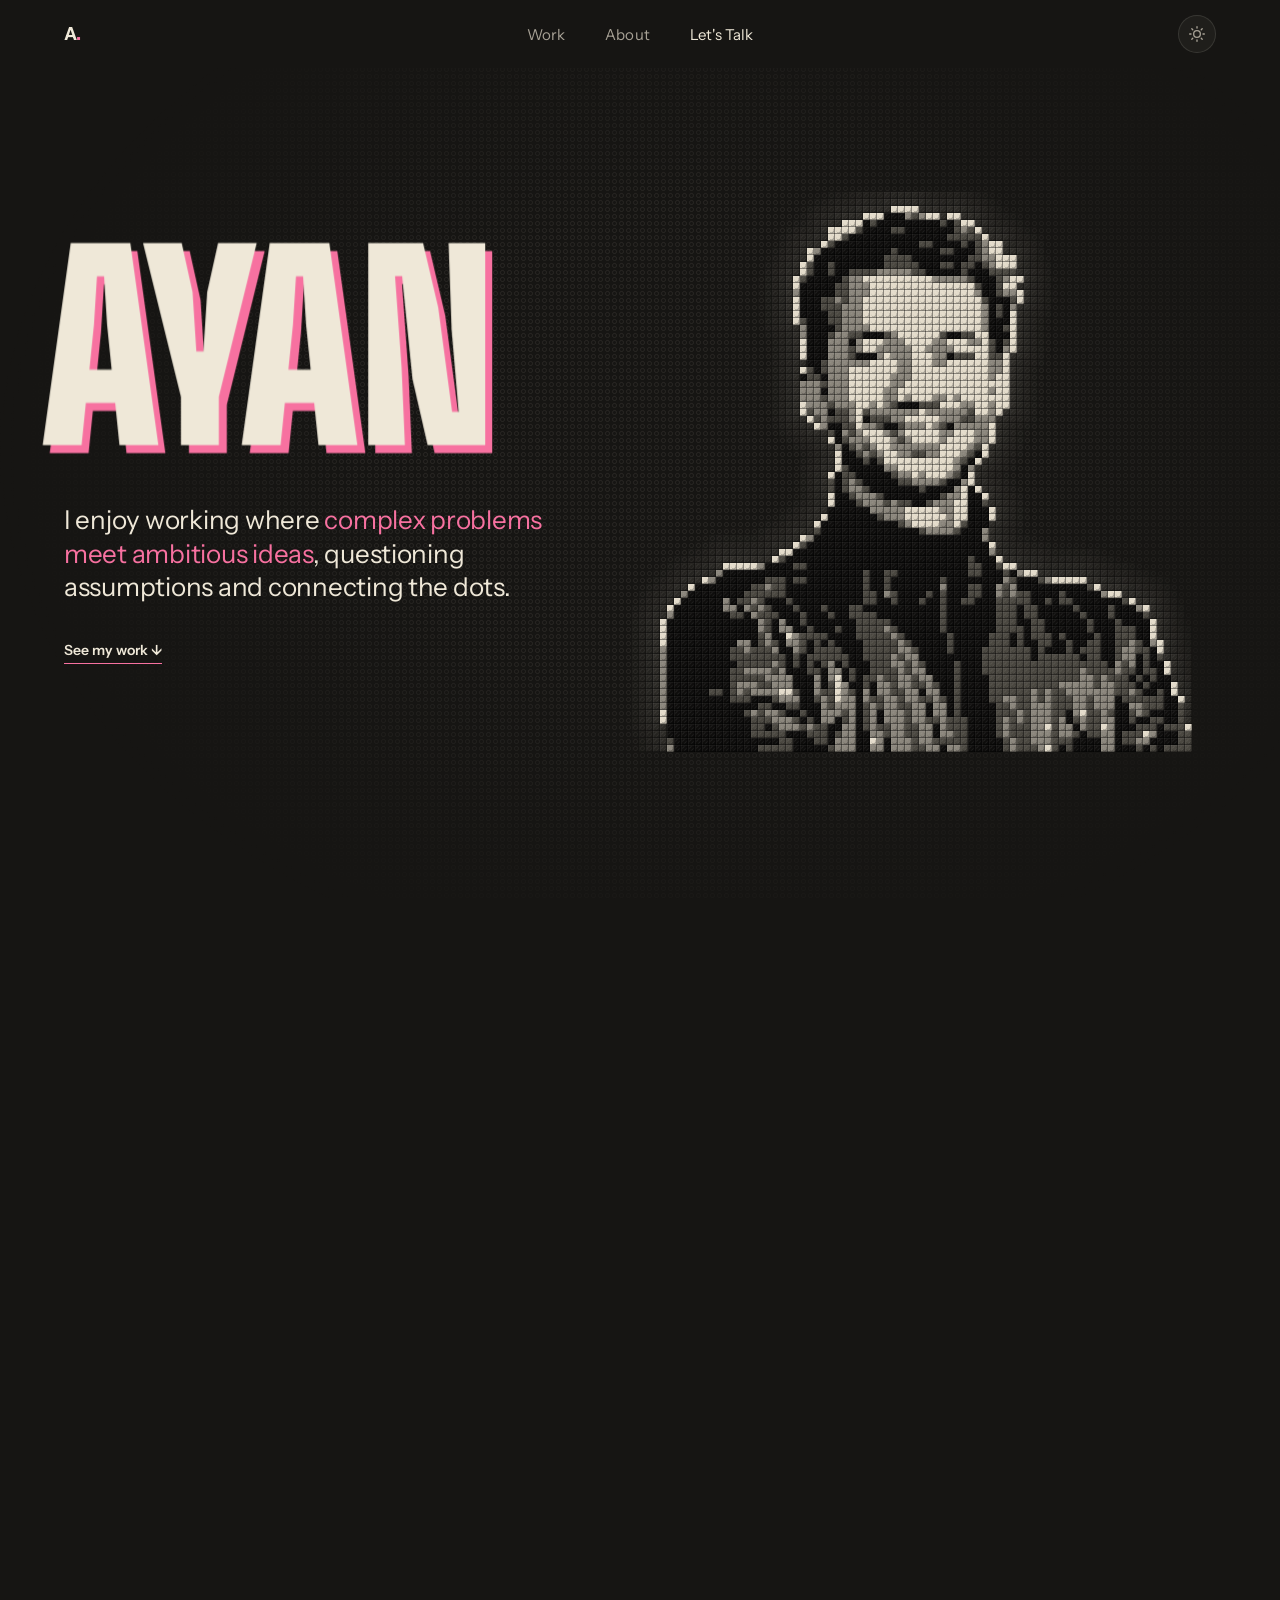
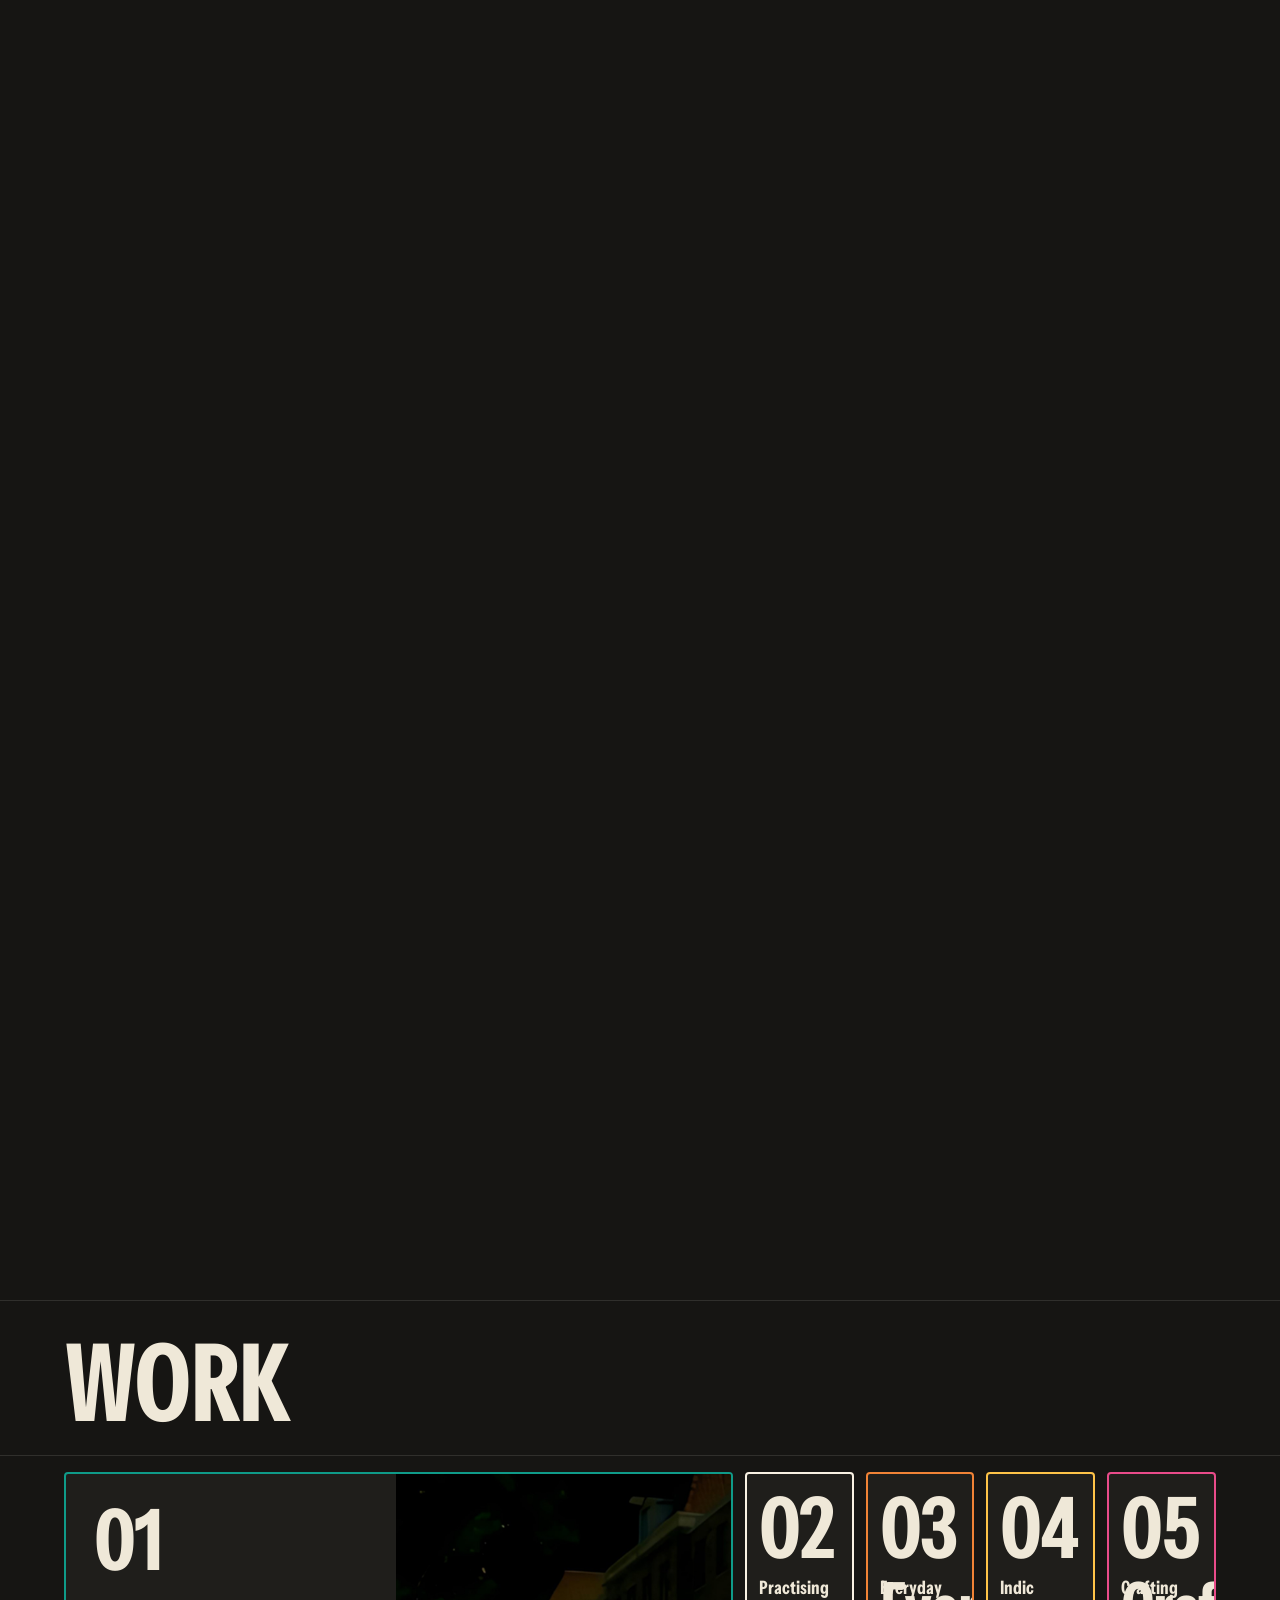
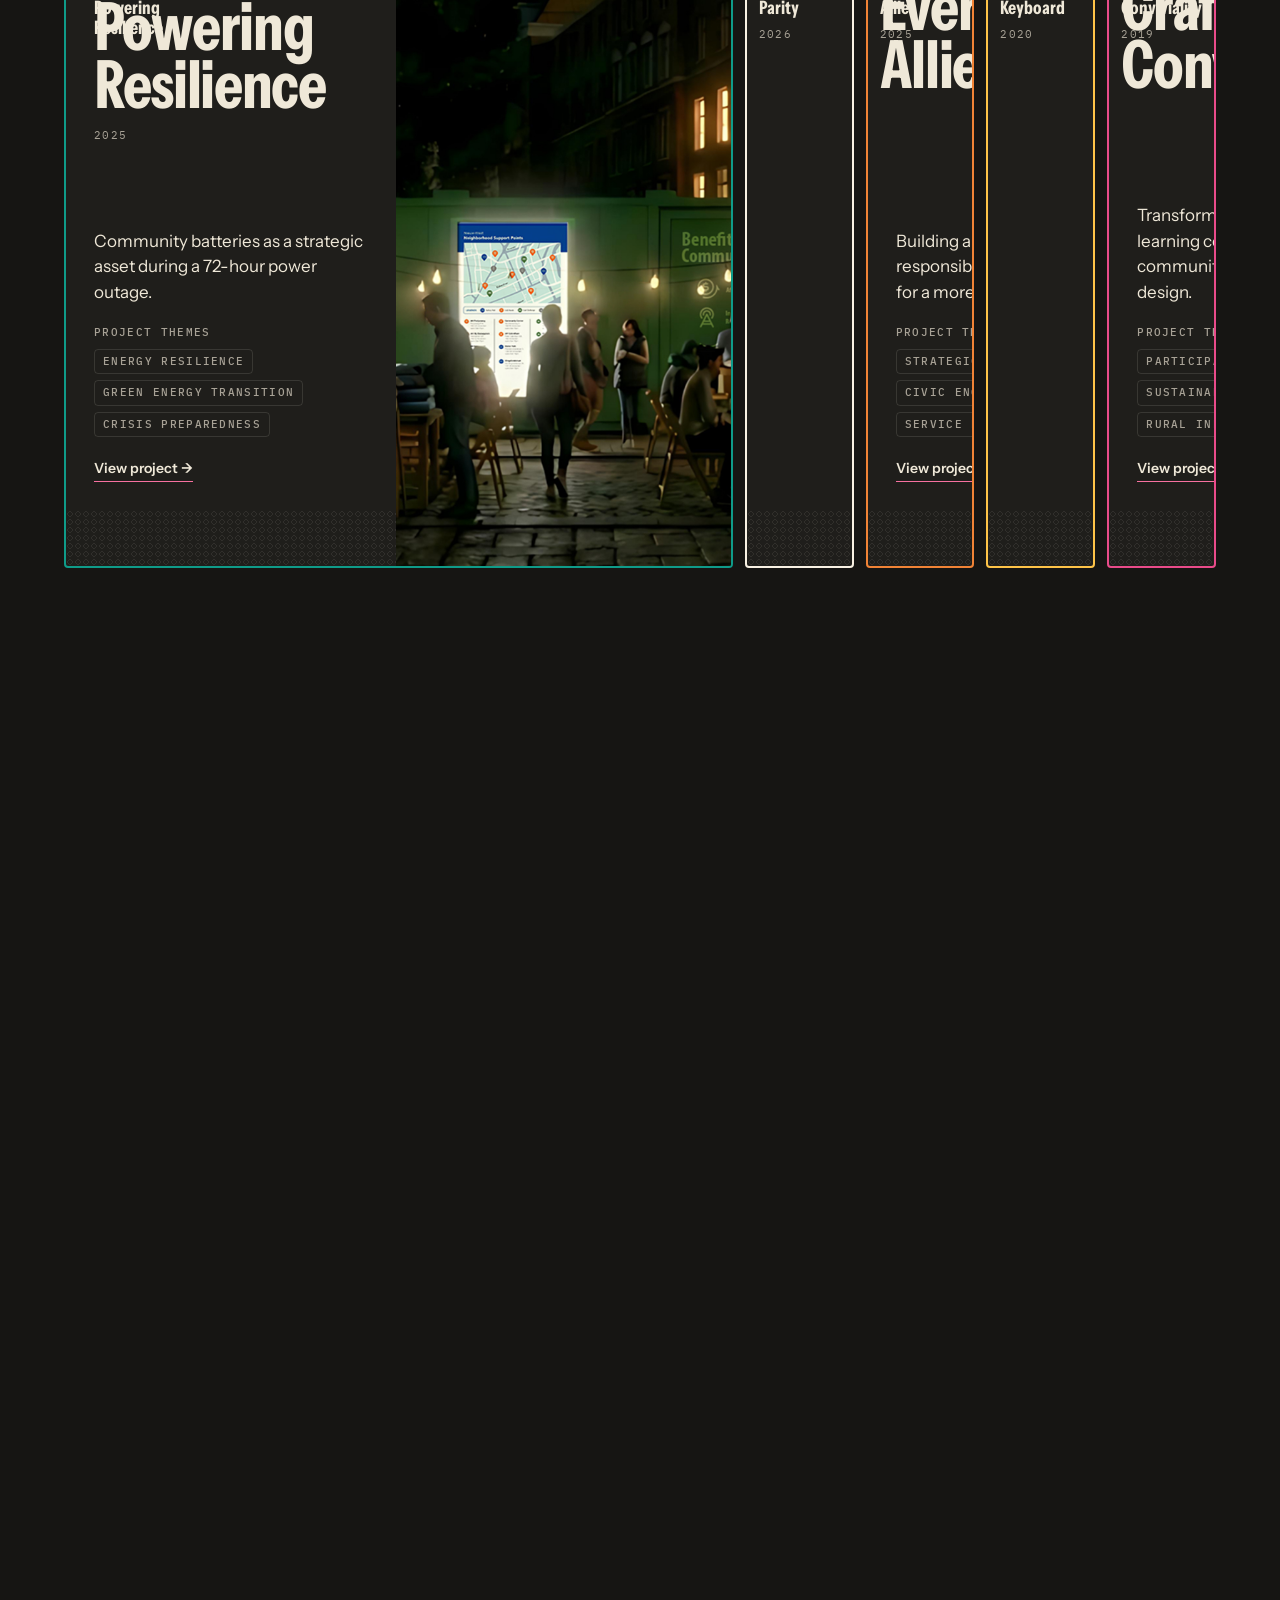
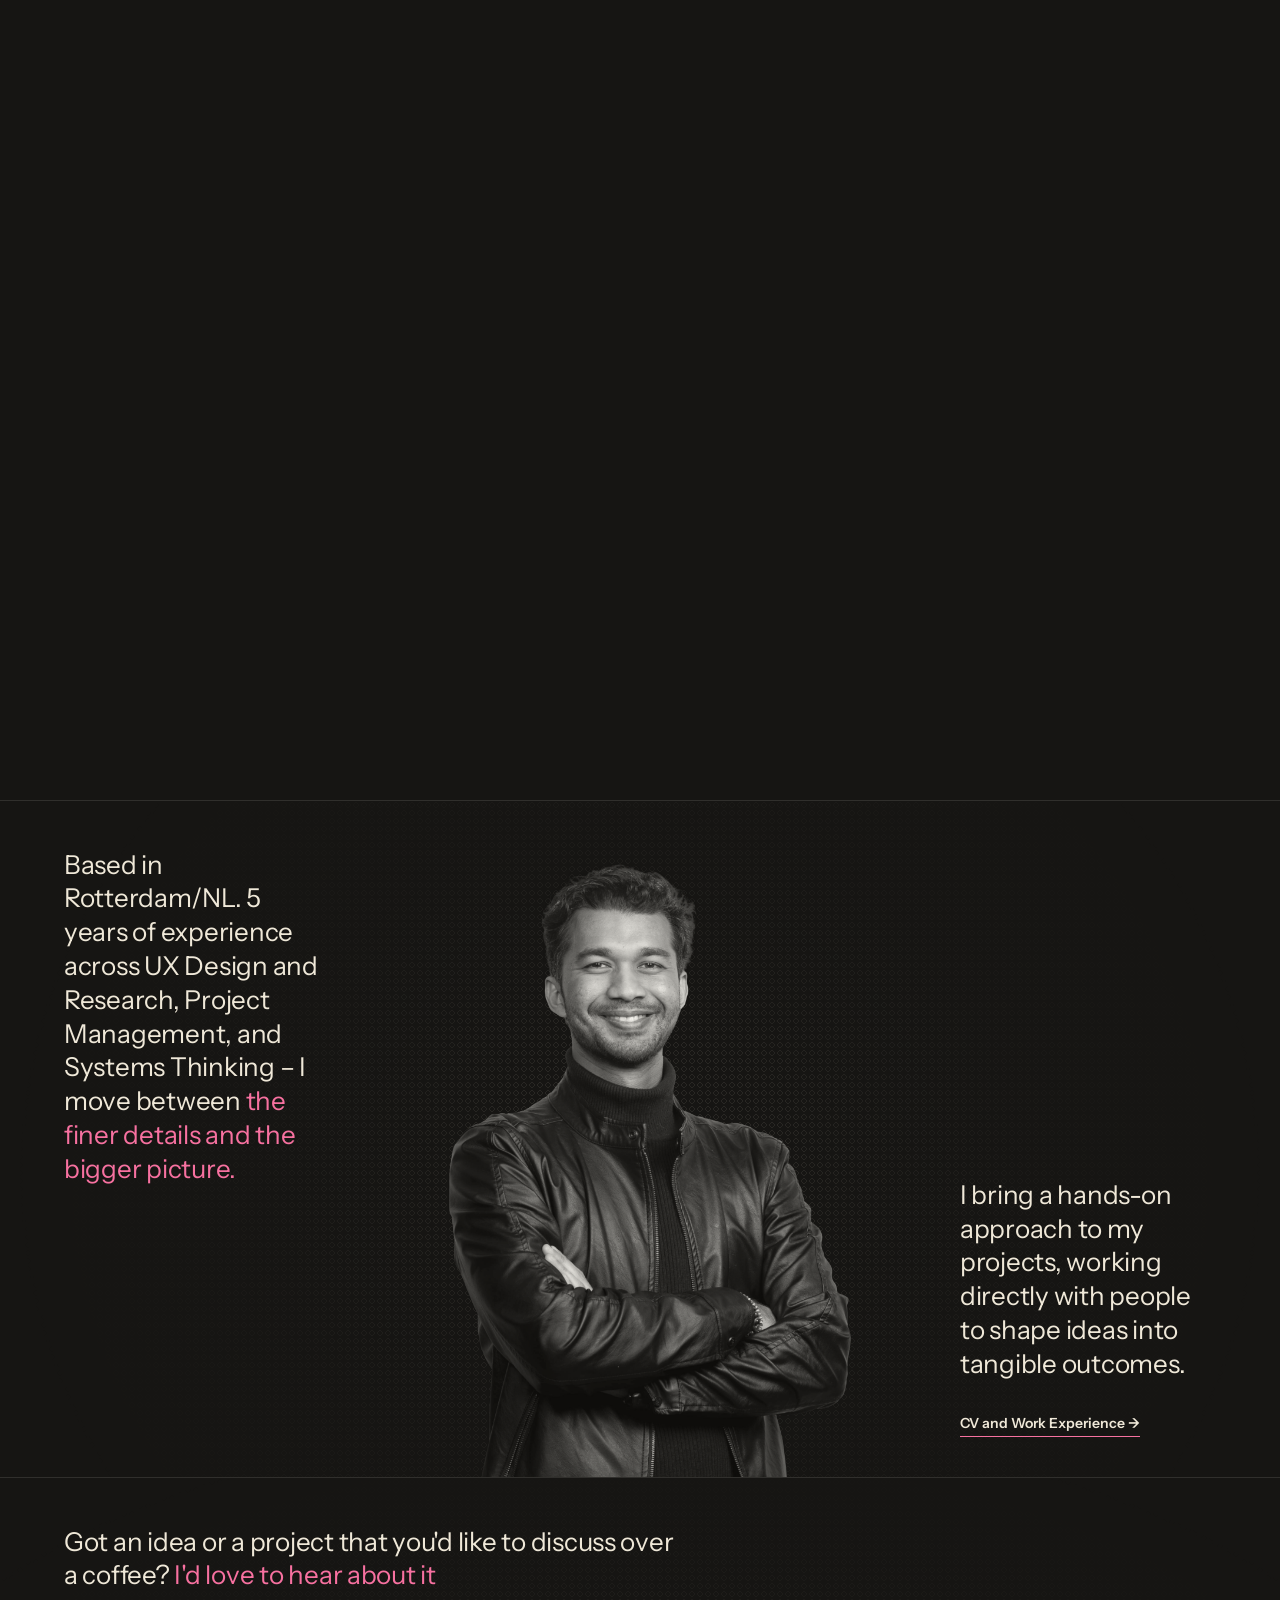
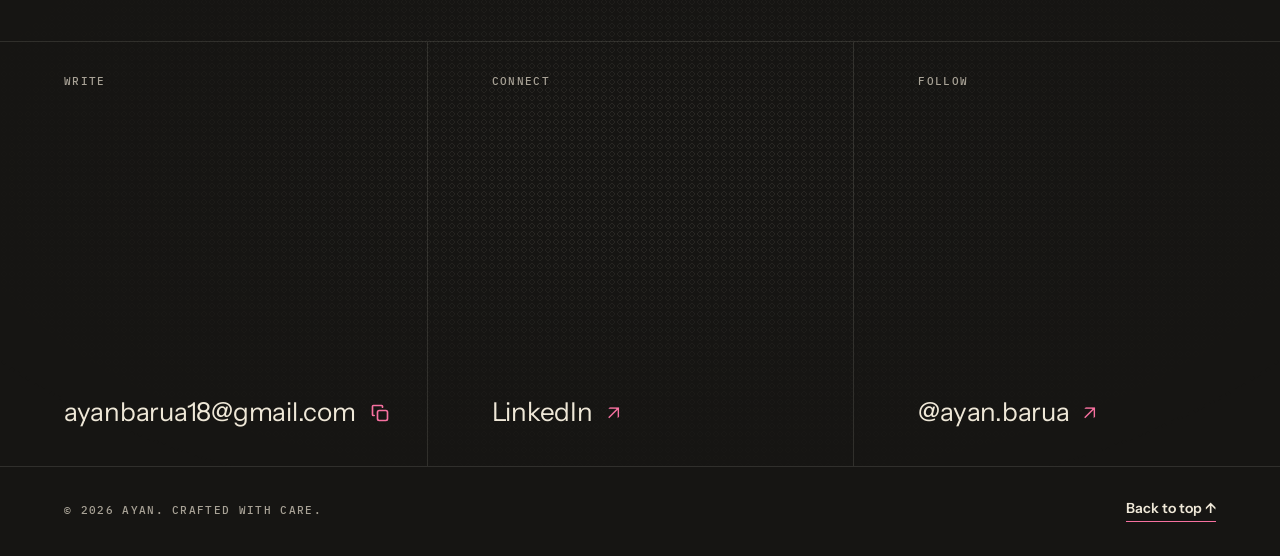
==== commit 7382991e: "Landing: remove stud field behind the work section; font and type token updates; Indic Keyboard hero" ====
--- a/index.html
+++ b/index.html
@@ -301,13 +301,6 @@
        SELECTED WORK — stacking cards
        ═══════════════════════════════════════════════════════════════ */
     .work-section { position: relative; background: var(--bg); }
-    /* Stud field — radiates from the section centre, fades at every edge */
-    .work-section::before {
-      content: ''; position: absolute; inset: 0; z-index: 0; pointer-events: none;
-      background-image: var(--stud-pattern); background-size: var(--stud-size) var(--stud-size);
-      -webkit-mask-image: var(--stud-mask);
-      mask-image: var(--stud-mask);
-    }
     .work-stack { position: relative; z-index: 1; max-width: var(--page-max); margin: 0 auto; padding: 16px var(--page-gutter) 0; }
     .work-card {
       --i: 0;
@@ -450,7 +443,8 @@
     /* closed: the whole spine is the button */
     .shelf-item:not(.is-open) .shelf-spine::after { content: ''; position: absolute; inset: 0; z-index: 1; }
     /* open: the head breathes out to the card's padding as the card widens */
-    .shelf-item.is-open .shelf-spine { cursor: default; padding: var(--shelf-pad-open) var(--shelf-pad-open) 0; }
+    .shelf-item.is-open { cursor: pointer; }
+    .shelf-item.is-open .shelf-spine { cursor: pointer; padding: var(--shelf-pad-open) var(--shelf-pad-open) 0; }
     .shelf-num {
       font-family: var(--font-sans); font-weight: 700; font-stretch: var(--stretch-condensed);
       font-size: var(--type-spine-num); line-height: 0.9; letter-spacing: var(--tracking-display);
@@ -504,7 +498,8 @@
     /* The site's text link (.work-all) with the arrow nudging right */
     .shelf-link { margin-top: 22px; }
     .shelf-link span { display: inline-block; transition: transform var(--dur-fast) var(--ease-spring); }
-    .shelf-link:hover span { transform: translateX(4px); }
+    .shelf-link:hover span,
+    .shelf-item.is-open:hover .shelf-link span { transform: translateX(4px); }
 
     /* Stud band: the site's stud texture in its own neutral colour.
        --stud-pattern is redeclared here (same formula as tokens/effects.css)
@@ -841,7 +836,7 @@
           <div><h3 class="work-card-title">Everyday Allies</h3><p class="work-card-line">Building a culture of collective responsibility and mutual support for a more resilient society.</p></div>
           <span class="work-card-arrow" aria-hidden="true">→</span>
         </div>
-        <div class="work-card-media"><img src="images/projects/everyday-allies/thumbnail.jpg" alt="Everyday Allies" draggable="false" /></div>
+        <div class="work-card-media"><img src="images/projects/everyday-allies/thumbnail.jpg" alt="Everyday Allies: the strategic roadmap, three orange ribbons climbing towards 2040 with an illustration of the network on each" draggable="false" /></div>
         <div class="work-card-dim" aria-hidden="true"></div>
       </a>
       <a class="work-card" href="projects/indic-keyboard.html" style="--i: 3; --card-accent: var(--brick-yellow)" aria-label="View Indic Keyboard case study">
@@ -928,7 +923,7 @@
                 </div>
                 <span class="shelf-studs" aria-hidden="true"></span>
               </div>
-              <div class="shelf-media"><img src="images/projects/everyday-allies/thumbnail.jpg" alt="Everyday Allies" draggable="false" /></div>
+              <div class="shelf-media"><img src="images/projects/everyday-allies/thumbnail.jpg" alt="Everyday Allies: the strategic roadmap, three orange ribbons climbing towards 2040 with an illustration of the network on each" draggable="false" /></div>
             </div>
           </div>
           <div class="shelf-item" style="--brick: var(--brick-yellow)">
@@ -1196,15 +1191,21 @@
     const navLinks = document.querySelectorAll('.nav a');
     const sections = document.querySelectorAll('#work, #about, #contact');
 
+    const setActiveNav = id => {
+      navLinks.forEach(a => {
+        a.classList.toggle('active', id !== null && a.getAttribute('href') === '#' + id);
+      });
+    };
+
     const navIO = new IntersectionObserver((entries) => {
       entries.forEach(entry => {
-        if (!entry.isIntersecting) return;
-        navLinks.forEach(a => {
-          a.classList.toggle(
-            'active',
-            a.getAttribute('href') === '#' + entry.target.id
-          );
-        });
+        if (entry.isIntersecting) {
+          setActiveNav(entry.target.id);
+        } else if (entry.target.id === 'work' &&
+                   entry.boundingClientRect.top > entry.rootBounds.top) {
+          // Work has dropped below the detection band — we're back in the hero
+          setActiveNav(null);
+        }
       });
     }, {
       threshold: 0,
@@ -1574,6 +1575,17 @@
       // A spine jumps the page to its project's step
       spines.forEach((spine, i) => spine.addEventListener('click', () => goTo(i)));
 
+      // An open card is one big link: a click anywhere on it opens the
+      // project (the "View project" link still handles its own clicks)
+      items.forEach(it => it.addEventListener('click', e => {
+        if (!it.classList.contains('is-open') || e.target.closest('a')) return;
+        if (String(window.getSelection())) return;   // let people select text
+        const link = it.querySelector('.shelf-link');
+        if (!link) return;
+        if (e.metaKey || e.ctrlKey || e.button === 1) window.open(link.href, '_blank', 'noopener');
+        else window.location.href = link.href;
+      }));
+
       // Missing image: hide it so the striped placeholder shows
       shelf.querySelectorAll('.shelf-media img').forEach(img => {
         const missing = () => img.parentElement.classList.add('is-missing');
